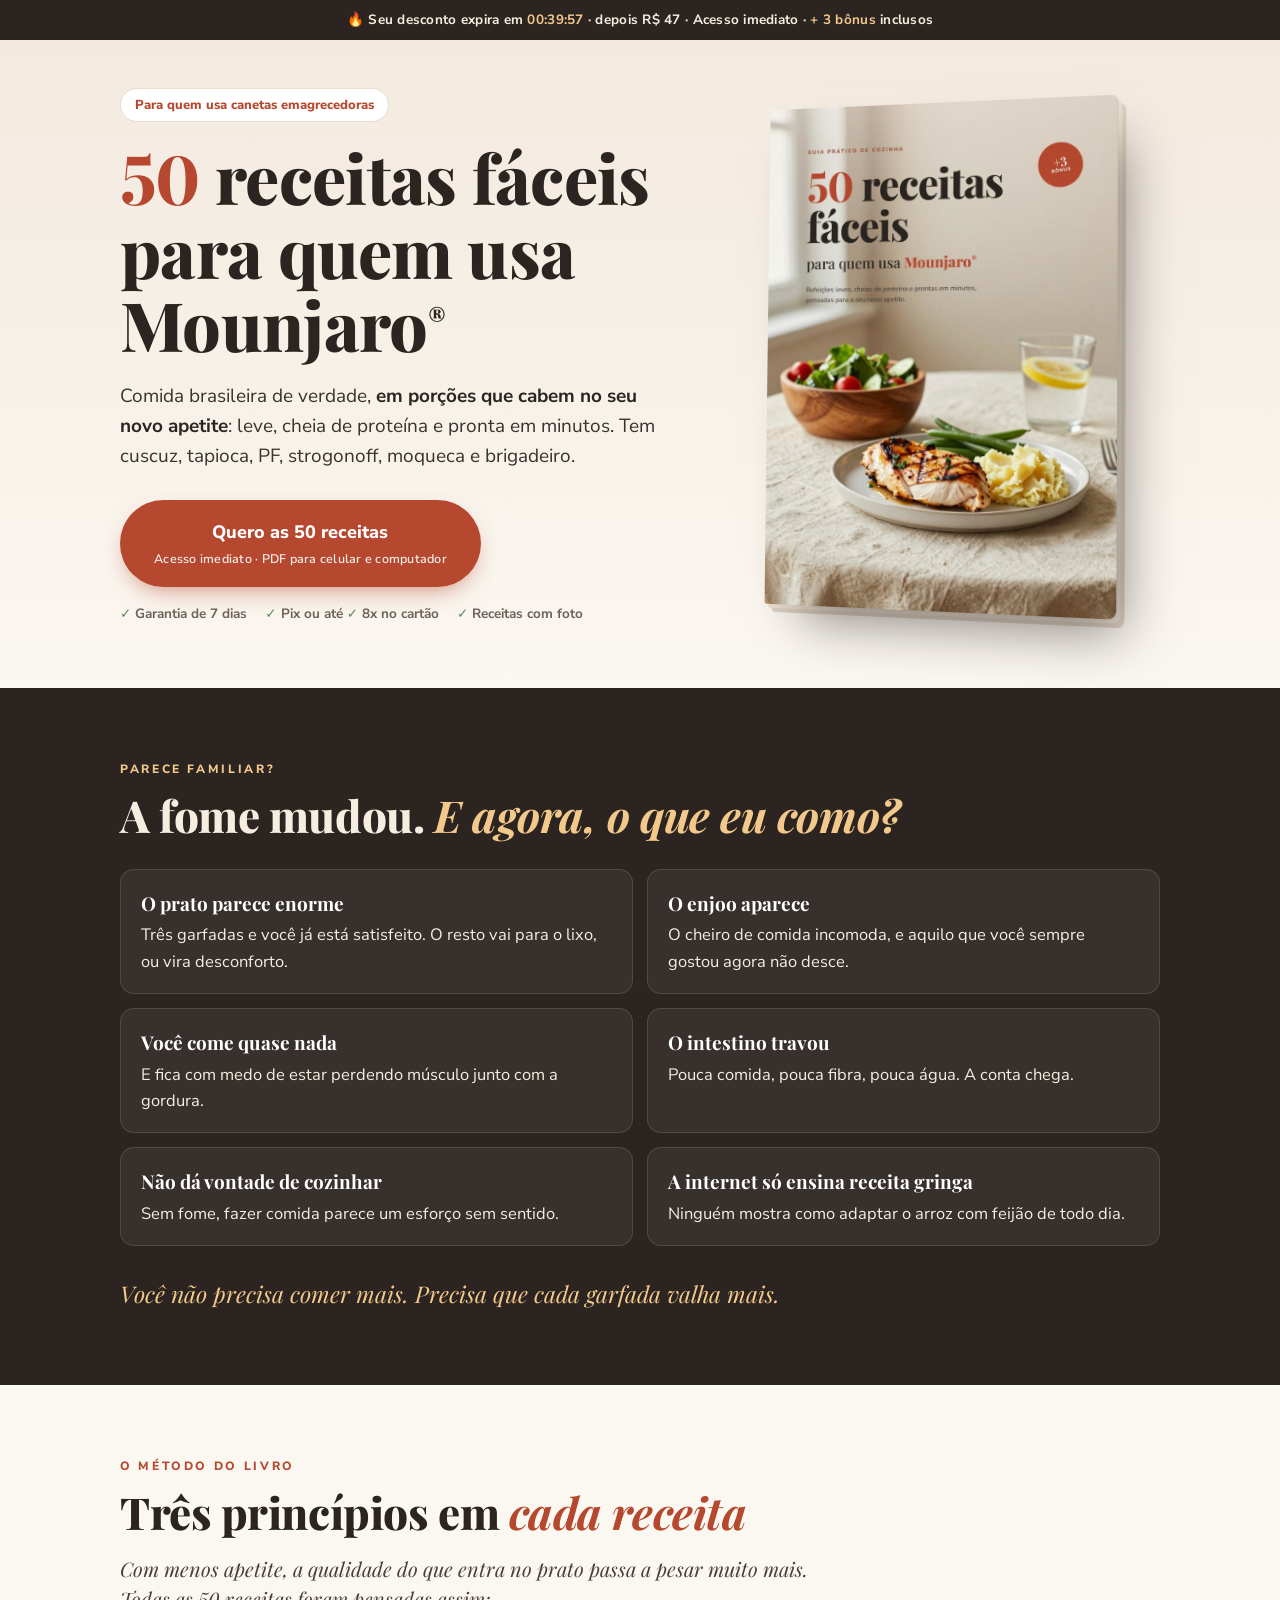
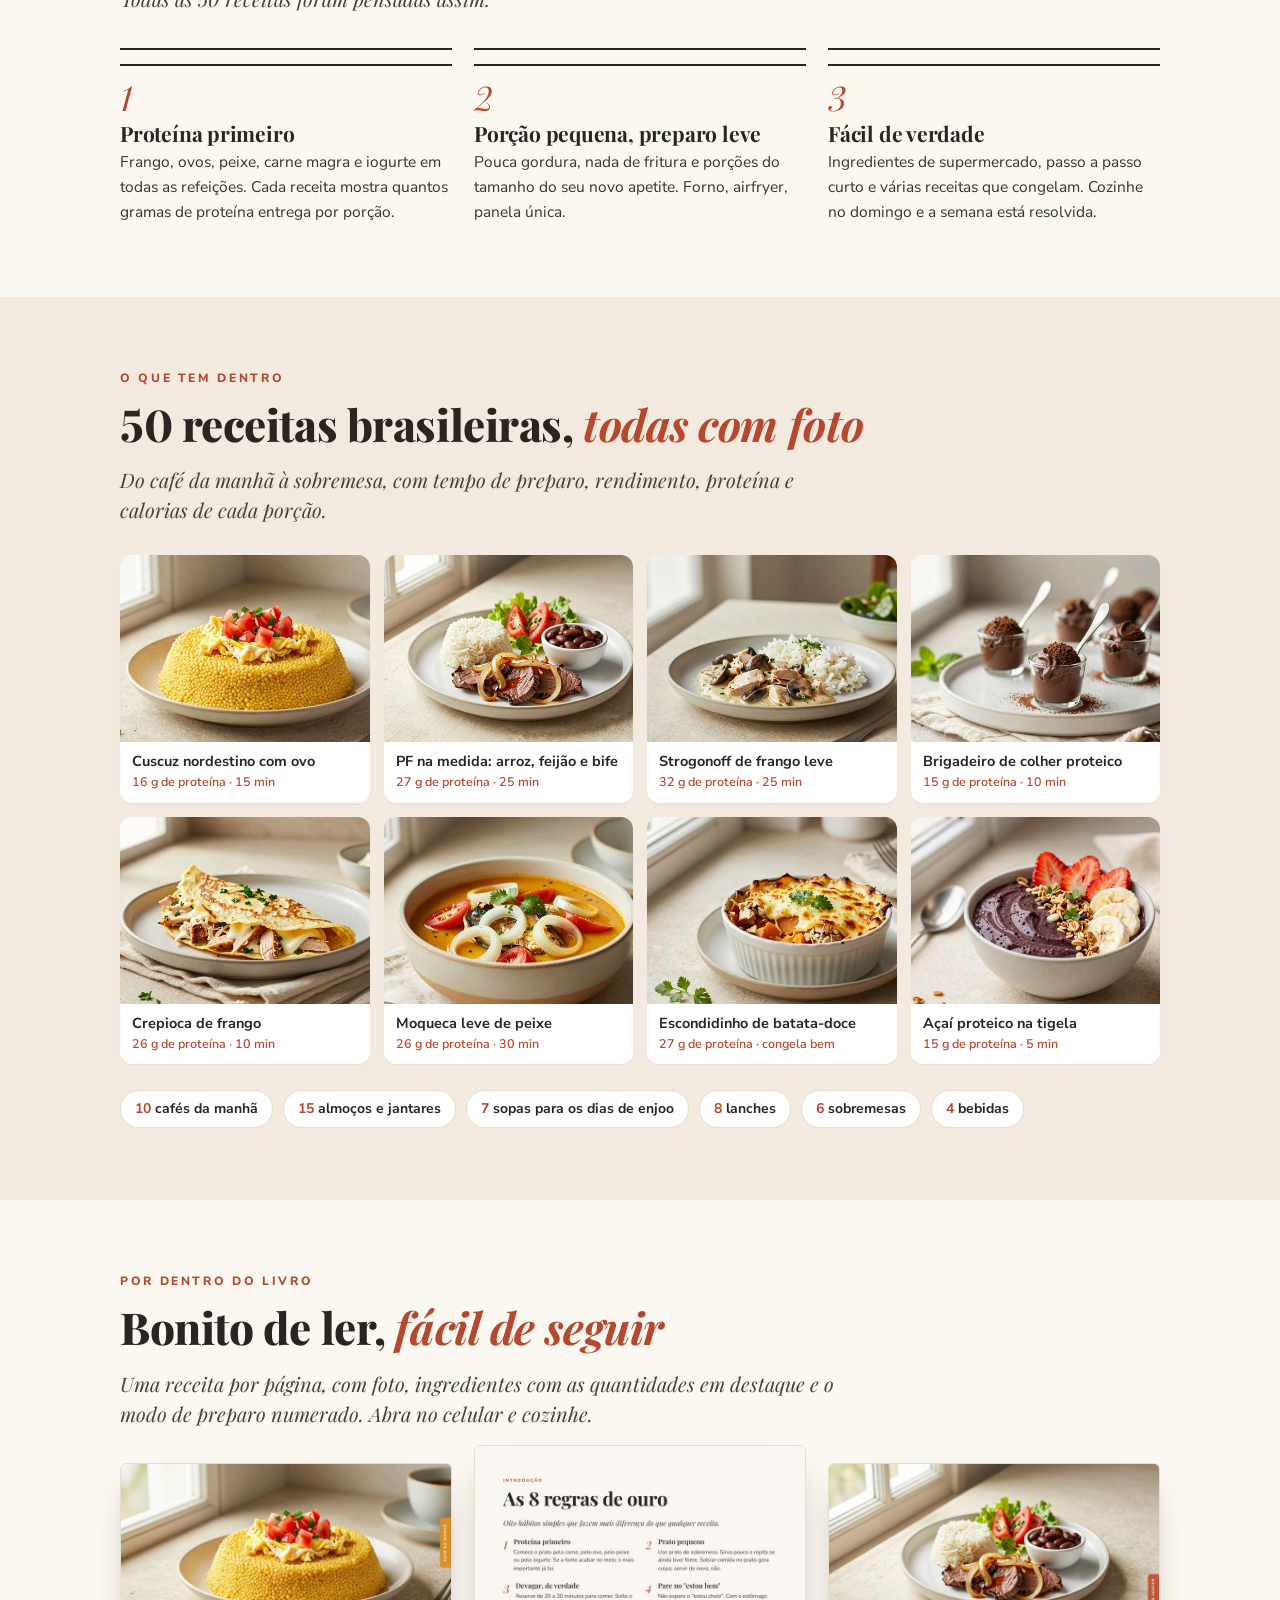
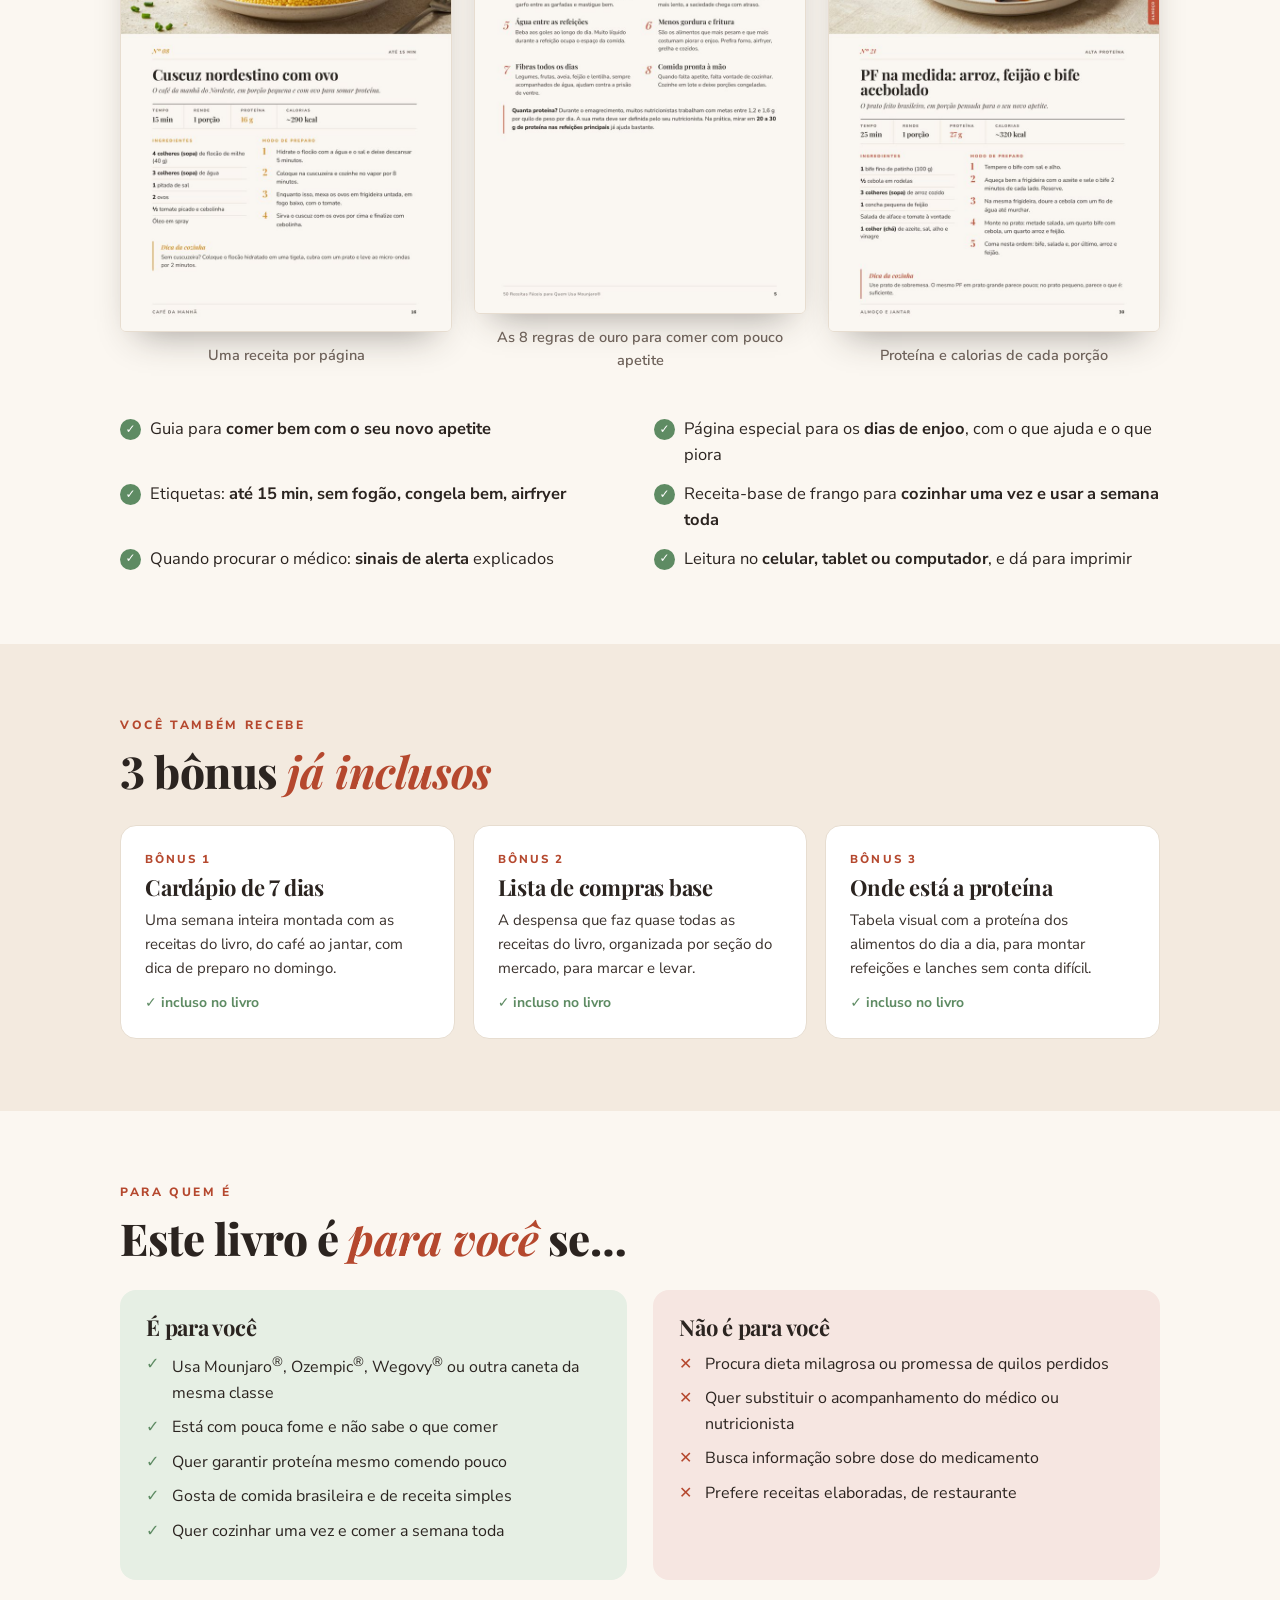
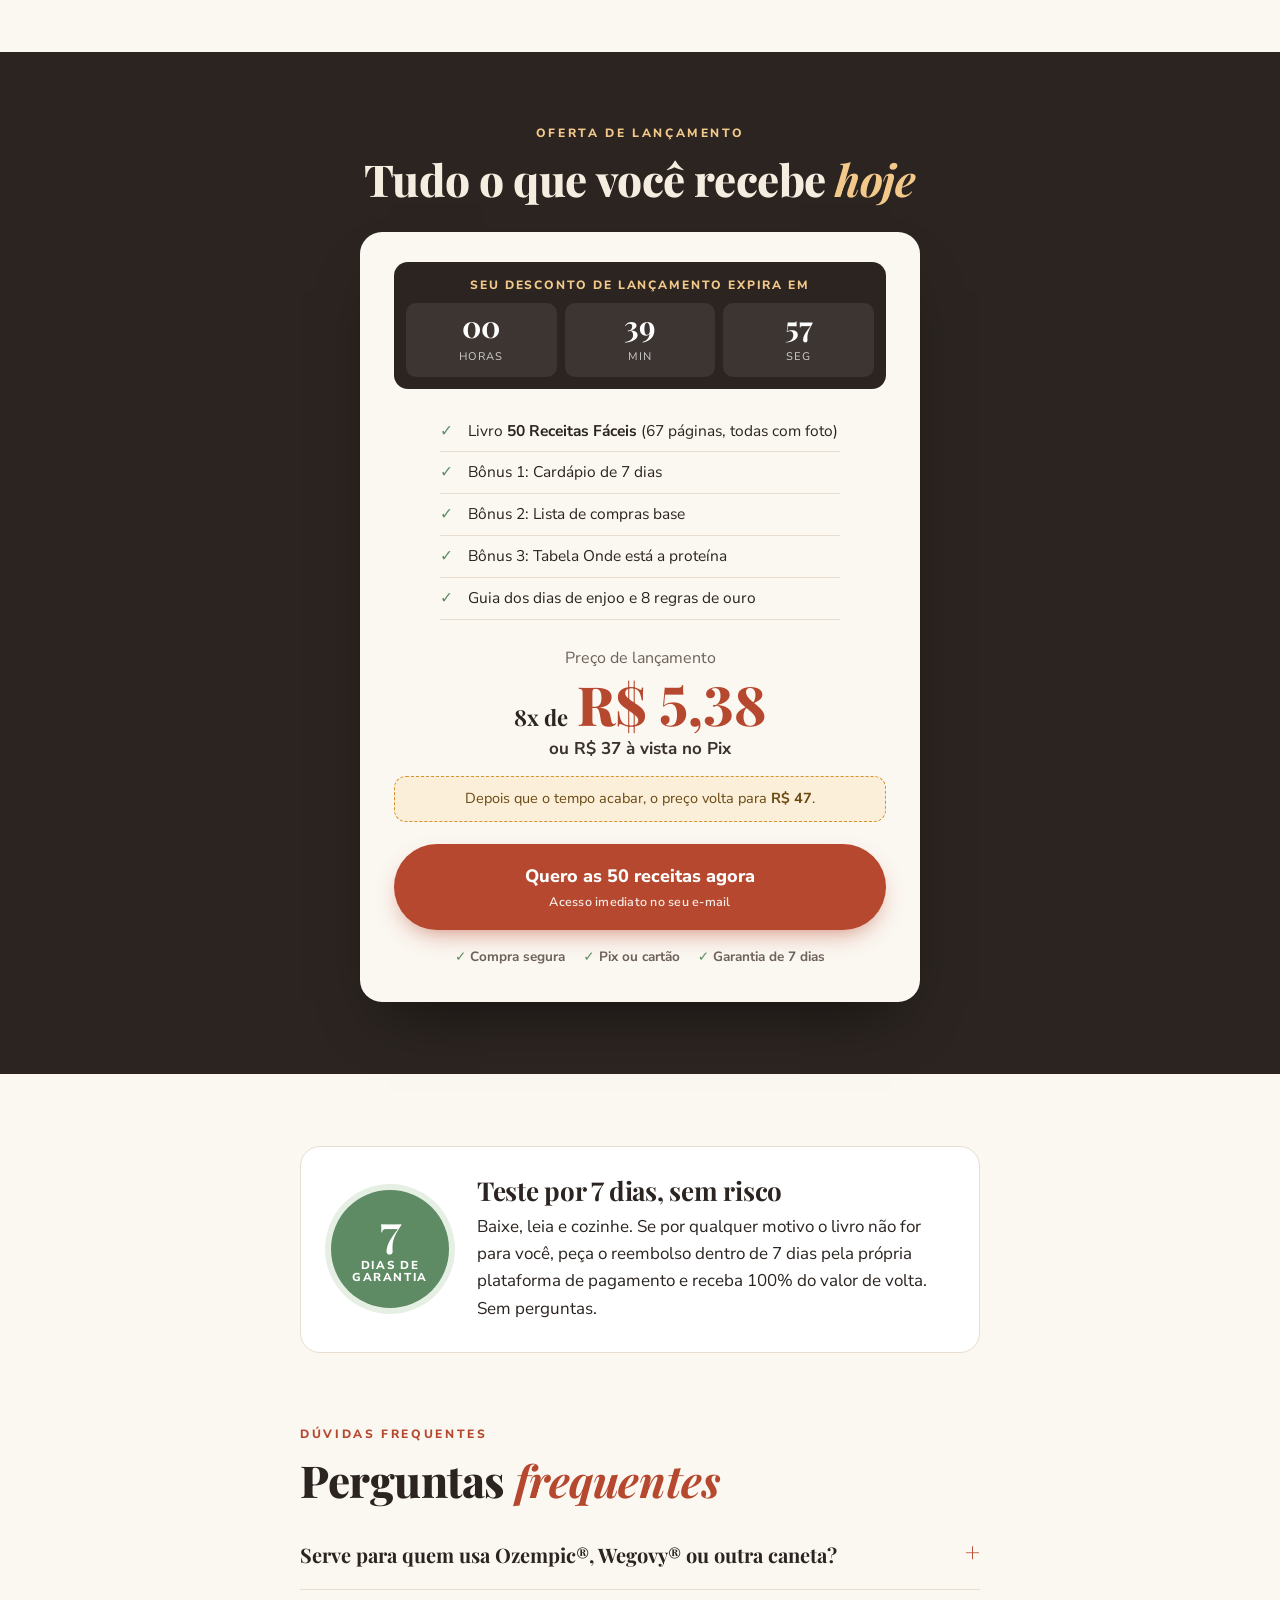
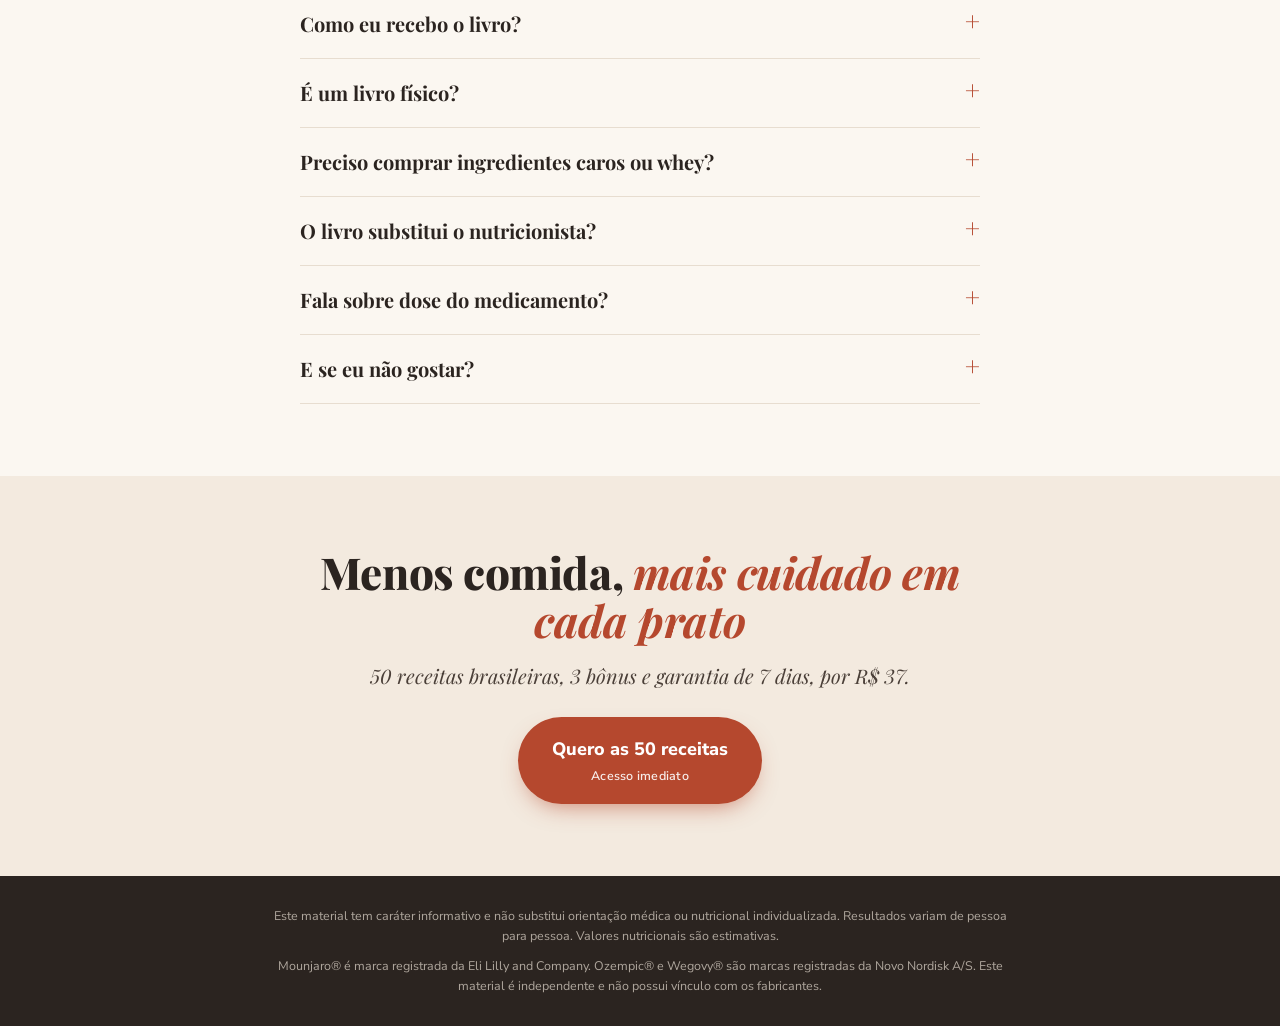
==== index.html @ d3c3130a "Título e Open Graph sem nome de medicamento (prévia de anúncios) Co-Authored-By: Claude Opus 5.5 <no" ====
<!doctype html>
<html lang="pt-BR">
<head>
<meta charset="utf-8">
<meta name="facebook-domain-verification" content="7r2wy6qenrt1vvg6anz4038bp9ae4f" />
<meta name="viewport" content="width=device-width, initial-scale=1">
<title>50 Receitas Fáceis · leves e cheias de proteína</title>
<meta property="og:type" content="website">
<meta property="og:url" content="https://receitasfaceis.github.io/">
<meta property="og:title" content="50 Receitas Fáceis: comida brasileira leve e cheia de proteína">
<meta property="og:description" content="Porções pequenas, proteína calculada em cada prato. Cardápio de 7 dias e lista de compras inclusos.">
<meta property="og:image" content="https://receitasfaceis.github.io/img/og-capa.jpg">
<meta name="description" content="50 receitas brasileiras, leves e cheias de proteína, pensadas para quem come pouco. Com cardápio de 7 dias, lista de compras e tabela de proteína.">
<link rel="preconnect" href="https://fonts.googleapis.com">
<link href="https://fonts.googleapis.com/css2?family=Playfair+Display:ital,wght@0,600;0,700;0,800;1,500;1,700&family=Nunito+Sans:opsz,wght@6..12,400;6..12,600;6..12,700;6..12,800&display=swap" rel="stylesheet">
<style>
/* ─────────────────────────────────────────────────────────────
   CONFIGURAÇÃO: troque o link do checkout e os preços aqui e nos
   textos marcados com data-preco (busque por "R$").
   ───────────────────────────────────────────────────────────── */
:root{
  --papel:#FBF7F1; --creme:#F3EADF; --tinta:#2B2420; --suave:#6E625A; --linha:#E7DDD0;
  --terra:#B5482E; --terra-esc:#8F3520; --verde:#5E8B63;
  --serif:'Playfair Display',Georgia,serif; --sans:'Nunito Sans',system-ui,sans-serif;
}
*{box-sizing:border-box;margin:0;padding:0}
html{scroll-behavior:smooth}
body{background:var(--papel);color:var(--tinta);font-family:var(--sans);font-size:17px;line-height:1.6;font-variant-numeric:lining-nums;-webkit-font-smoothing:antialiased}
img{max-width:100%;height:auto;display:block}
.wrap{max-width:1080px;margin:0 auto;padding:0 20px}
.estreito{max-width:720px}
section{padding:72px 0}
h1,h2,h3{font-family:var(--serif);line-height:1.08;letter-spacing:-.01em}
h2{font-size:clamp(30px,5vw,44px);font-weight:800;margin-bottom:18px}
h2 em{font-style:italic;color:var(--terra);font-weight:700}
.kicker{font-size:12px;font-weight:800;letter-spacing:.22em;text-transform:uppercase;color:var(--terra);margin-bottom:12px}
.lead{font-family:var(--serif);font-style:italic;font-size:20px;color:#4A3F38;line-height:1.5}
p+p{margin-top:14px}

/* botão */
.cta{display:inline-flex;flex-direction:column;align-items:center;gap:2px;background:var(--terra);color:#fff;text-decoration:none;
  font-weight:800;font-size:18px;padding:18px 34px;border-radius:999px;box-shadow:0 10px 24px -10px rgba(181,72,46,.7);
  transition:transform .15s,background .15s;text-align:center}
.cta small{font-weight:600;font-size:12.5px;opacity:.9;letter-spacing:.02em}
.cta:hover{background:var(--terra-esc);transform:translateY(-2px)}
.cta:focus-visible{outline:3px solid var(--tinta);outline-offset:3px}
.selos{display:flex;flex-wrap:wrap;gap:8px 18px;margin-top:16px;font-size:13.5px;color:var(--suave);font-weight:700}
.selos span::before{content:"✓ ";color:var(--verde)}

/* barra topo */
.topo{background:var(--tinta);color:#F6EDE1;text-align:center;font-size:13.5px;font-weight:700;padding:9px 16px;letter-spacing:.02em}
.topo b{color:#F3C98B}

/* hero */
.hero{padding:48px 0 64px;background:linear-gradient(180deg,var(--creme),var(--papel));overflow:hidden}
.hero-grid{display:grid;grid-template-columns:1.1fr .9fr;gap:48px;align-items:center}
.hero h1{font-size:clamp(40px,6.6vw,68px);font-weight:800}
.hero h1 em{font-style:normal;color:var(--terra)}
.hero .sub{font-size:19px;margin:20px 0 28px;color:#3B322D;max-width:34em}
.hero .sub b{color:var(--tinta)}
.livro{perspective:1400px;display:flex;justify-content:center}
.livro img{width:min(360px,80vw);border-radius:3px 8px 8px 3px;transform:rotateY(-14deg) rotateX(2deg);
  box-shadow:-2px 0 0 #d9cbb8 inset,22px 30px 50px -18px rgba(43,36,32,.55),4px 4px 0 #e9dfd1,8px 8px 0 #ddd1c1;transition:transform .5s}
.livro img:hover{transform:rotateY(-6deg)}
.pill{display:inline-block;background:#fff;border:1px solid var(--linha);border-radius:999px;padding:6px 14px;font-size:13px;font-weight:800;color:var(--terra);margin-bottom:18px}

/* dor */
.dor{background:var(--tinta);color:#F6EDE1}
.dor .kicker{color:#F3C98B}
.dor h2 em{color:#F3C98B}
.dores{display:grid;grid-template-columns:repeat(2,1fr);gap:14px;margin:30px 0}
.dores div{background:rgba(255,255,255,.06);border:1px solid rgba(255,255,255,.12);border-radius:14px;padding:18px 20px;font-size:16.5px}
.dores b{display:block;font-family:var(--serif);font-size:19px;color:#fff;margin-bottom:4px}
.dor .fecho{font-family:var(--serif);font-size:23px;font-style:italic;color:#F3C98B}

/* mecanismo */
.tres{display:grid;grid-template-columns:repeat(3,1fr);gap:22px;margin-top:34px}
.tres div{border-top:2px solid var(--tinta);padding-top:14px}
.tres .n{font-family:var(--serif);font-style:italic;font-size:34px;color:var(--terra);line-height:1}
.tres h3{font-size:21px;margin:8px 0 6px}
.tres p{font-size:15.5px;color:#3B322D}

/* receitas */
.receitas{background:var(--creme)}
.grade-rec{display:grid;grid-template-columns:repeat(4,1fr);gap:14px;margin-top:30px}
.grade-rec figure{background:#fff;border-radius:12px;overflow:hidden;box-shadow:0 1px 2px rgba(43,36,32,.06)}
.grade-rec img{aspect-ratio:4/3;object-fit:cover;width:100%}
.grade-rec figcaption{padding:10px 12px 12px;font-weight:700;font-size:14.5px;line-height:1.3}
.grade-rec figcaption span{display:block;font-weight:600;font-size:12.5px;color:var(--terra);margin-top:3px}
.caps{display:flex;flex-wrap:wrap;gap:10px;margin-top:26px}
.caps span{background:#fff;border:1px solid var(--linha);border-radius:999px;padding:7px 14px;font-size:14px;font-weight:700}
.caps b{color:var(--terra)}

/* por dentro */
.paginas{display:grid;grid-template-columns:repeat(3,1fr);gap:22px;margin-top:34px;align-items:start}
.paginas figure img{border-radius:6px;box-shadow:0 18px 36px -18px rgba(43,36,32,.45);border:1px solid var(--linha)}
.paginas figcaption{font-size:14.5px;color:var(--suave);margin-top:12px;text-align:center;font-weight:600}
.paginas figure:nth-child(2){transform:translateY(-18px)}

/* lista do que vem */
.inclui{display:grid;grid-template-columns:1fr 1fr;gap:12px 28px;margin-top:26px}
.inclui li{list-style:none;padding-left:30px;position:relative;font-size:16.5px}
.inclui li::before{content:"✓";position:absolute;left:0;top:0;width:21px;height:21px;border-radius:50%;background:var(--verde);color:#fff;
  font-size:12px;font-weight:800;display:flex;align-items:center;justify-content:center;margin-top:3px}

/* bônus */
.bonus{display:grid;grid-template-columns:repeat(3,1fr);gap:18px;margin-top:30px}
.bonus article{background:#fff;border:1px solid var(--linha);border-radius:16px;padding:24px}
.bonus .tag{font-size:11.5px;font-weight:800;letter-spacing:.18em;text-transform:uppercase;color:var(--terra)}
.bonus h3{font-size:22px;margin:8px 0}
.bonus p{font-size:15px;color:#3B322D}
.bonus .valor{margin-top:12px;font-size:14px;color:var(--suave)}
.bonus .valor s{margin-right:6px}
.bonus .valor b{color:var(--verde)}

/* para quem */
.quem{display:grid;grid-template-columns:1fr 1fr;gap:26px;margin-top:28px}
.quem > div{border-radius:16px;padding:26px}
.sim{background:#E6EFE4}.nao{background:#F6E6E1}
.quem h3{font-size:22px;margin-bottom:12px}
.quem li{list-style:none;padding-left:26px;position:relative;margin-bottom:9px;font-size:16px}
.sim li::before{content:"✓";position:absolute;left:0;color:var(--verde);font-weight:800}
.nao li::before{content:"✕";position:absolute;left:0;color:var(--terra);font-weight:800}

/* depoimentos (preencher com depoimentos reais) */
.depo{display:none}

/* oferta */
.oferta{background:var(--tinta);color:#F6EDE1}
.caixa{background:var(--papel);color:var(--tinta);border-radius:22px;padding:34px;max-width:560px;margin:30px auto 0;text-align:center;
  box-shadow:0 30px 60px -30px rgba(0,0,0,.6)}
.caixa .de{color:var(--suave);font-size:16px}
.caixa .por{font-family:var(--serif);font-weight:800;font-size:64px;line-height:1;color:var(--terra);margin:6px 0}
.caixa .por small{font-size:24px;vertical-align:top;margin-right:4px}
.caixa .parc{font-weight:700;color:#3B322D;margin-bottom:22px}
.caixa .lote{background:#FBEFD9;border:1px dashed #D9912B;border-radius:12px;padding:10px 14px;font-size:14.5px;margin:-8px 0 22px;color:#6B4A12}
.caixa .parc-grande{font-family:var(--serif);font-weight:800;font-size:54px;line-height:1;color:var(--terra);margin:6px 0 4px}
.caixa .parc-grande small{font-size:22px;font-weight:700;color:var(--tinta);margin-right:4px}
.contador{background:var(--tinta);color:#fff;border-radius:14px;padding:14px 12px 12px;margin:-4px 0 22px}
.ct-t{font-size:12px;font-weight:800;letter-spacing:.16em;text-transform:uppercase;color:#F3C98B;margin-bottom:8px}
.ct-n{display:grid;grid-template-columns:repeat(4,1fr);gap:8px}
.ct-n div{background:rgba(255,255,255,.08);border-radius:10px;padding:8px 0}
.ct-n b{display:block;font-family:var(--serif);font-size:30px;line-height:1;font-variant-numeric:tabular-nums}
.ct-n span{font-size:11px;letter-spacing:.1em;text-transform:uppercase;opacity:.75}
.caixa ul{text-align:left;margin:0 auto 26px;max-width:400px}
.caixa li{list-style:none;padding:8px 0 8px 28px;border-bottom:1px solid var(--linha);position:relative;font-size:15.5px}
.caixa li::before{content:"✓";position:absolute;left:0;color:var(--verde);font-weight:800}
.caixa li s{color:var(--suave);font-size:13px;margin-left:4px}
.caixa .cta{width:100%}
.caixa .selos{justify-content:center}

/* garantia */
.garantia{display:flex;gap:28px;align-items:center;background:#fff;border:1px solid var(--linha);border-radius:20px;padding:30px}
.selo-g{flex:none;width:118px;height:118px;border-radius:50%;background:var(--verde);color:#fff;display:flex;flex-direction:column;
  align-items:center;justify-content:center;font-weight:800;text-align:center;line-height:1.05;box-shadow:0 0 0 6px #E6EFE4}
.selo-g b{font-family:var(--serif);font-size:42px}
.selo-g span{font-size:11.5px;letter-spacing:.14em;text-transform:uppercase}

/* faq */
.faq details{border-bottom:1px solid var(--linha);padding:18px 0}
.faq summary{cursor:pointer;font-family:var(--serif);font-size:20px;font-weight:700;list-style:none;display:flex;justify-content:space-between;gap:16px}
.faq summary::after{content:"+";color:var(--terra);font-size:26px;line-height:1;transition:transform .2s}
.faq details[open] summary::after{transform:rotate(45deg)}
.faq details p{margin-top:10px;color:#3B322D;font-size:16px}

/* final */
.final{text-align:center;background:var(--creme)}
.rodape{background:var(--tinta);color:rgba(246,237,225,.65);font-size:12.5px;padding:30px 0;text-align:center;line-height:1.6}
.rodape p{max-width:760px;margin:0 auto}

/* cta fixo mobile */
.fixo{display:none}

@media (max-width:820px){
  body{font-size:16px}
  section{padding:56px 0}
  .hero{padding:28px 0 48px}
  .hero-grid{grid-template-columns:1fr;gap:28px}
  .hero-grid .livro{order:-1}
  .livro img{width:min(250px,64vw)}
  .hero .sub{font-size:17px}
  .dores,.tres,.inclui,.quem,.bonus{grid-template-columns:1fr}
  .grade-rec{grid-template-columns:1fr 1fr;gap:10px}
  .paginas{grid-template-columns:1fr 1fr}
  .paginas figure:nth-child(2){transform:none}
  .paginas figure:nth-child(3){display:none}
  .cta{width:100%;padding:17px 20px}
  .garantia{flex-direction:column;text-align:center}
  .caixa{padding:26px 20px}
  .caixa .por{font-size:54px}
  .fixo{display:block;position:fixed;left:0;right:0;bottom:0;padding:10px 14px calc(10px + env(safe-area-inset-bottom));
    background:rgba(251,247,241,.96);backdrop-filter:blur(6px);border-top:1px solid var(--linha);z-index:10;
    transform:translateY(110%);transition:transform .25s}
  .fixo.on{transform:none}
  .fixo .cta{font-size:16px;padding:13px}
  .rodape{padding-bottom:96px}
}
</style>
<!-- Meta Pixel (sem coleta automática de metadados da página) -->
<script>
!function(f,b,e,v,n,t,s){if(f.fbq)return;n=f.fbq=function(){n.callMethod?n.callMethod.apply(n,arguments):n.queue.push(arguments)};if(!f._fbq)f._fbq=n;n.push=n;n.loaded=!0;n.version='2.0';n.queue=[];t=b.createElement(e);t.async=!0;t.src=v;s=b.getElementsByTagName(e)[0];s.parentNode.insertBefore(t,s)}(window,document,'script','https://connect.facebook.net/en_US/fbevents.js');
fbq('set','autoConfig',false,'2507705416387792');
fbq('init','2507705416387792');
fbq('track','PageView');
</script>
<noscript><img height="1" width="1" style="display:none" src="https://www.facebook.com/tr?id=2507705416387792&ev=PageView&noscript=1"/></noscript>
</head>
<body>

<div class="topo"><span id="topo-lote" hidden>🔥 Preço de lançamento acaba em <b class="ct-curto">--</b> · depois <b class="p-depois"></b> · </span>Acesso imediato · <b>+ 3 bônus</b> inclusos</div>

<!-- ───────────── HERO ───────────── -->
<header class="hero">
  <div class="wrap hero-grid">
    <div>
      <span class="pill">Para quem usa canetas emagrecedoras</span>
      <h1><em>50</em> receitas fáceis para quem usa Mounjaro<sup style="font-size:.4em">®</sup></h1>
      <p class="sub">Comida brasileira de verdade, <b>em porções que cabem no seu novo apetite</b>: leve, cheia de proteína e pronta em minutos. Tem cuscuz, tapioca, PF, strogonoff, moqueca e brigadeiro.</p>
      <a class="cta" href="#oferta">Quero as 50 receitas<small>Acesso imediato · PDF para celular e computador</small></a>
      <div class="selos"><span>Garantia de 7 dias</span><span>Pix ou até <span class="n-parc">8</span>x no cartão</span><span>Receitas com foto</span></div>
    </div>
    <div class="livro"><img src="img/capa.jpg" alt="Capa do livro 50 Receitas Fáceis para Quem Usa Mounjaro" width="900" height="1273"></div>
  </div>
</header>

<!-- ───────────── DOR ───────────── -->
<section class="dor">
  <div class="wrap">
    <div class="kicker">Parece familiar?</div>
    <h2>A fome mudou. <em>E agora, o que eu como?</em></h2>
    <div class="dores">
      <div><b>O prato parece enorme</b>Três garfadas e você já está satisfeito. O resto vai para o lixo, ou vira desconforto.</div>
      <div><b>O enjoo aparece</b>O cheiro de comida incomoda, e aquilo que você sempre gostou agora não desce.</div>
      <div><b>Você come quase nada</b>E fica com medo de estar perdendo músculo junto com a gordura.</div>
      <div><b>O intestino travou</b>Pouca comida, pouca fibra, pouca água. A conta chega.</div>
      <div><b>Não dá vontade de cozinhar</b>Sem fome, fazer comida parece um esforço sem sentido.</div>
      <div><b>A internet só ensina receita gringa</b>Ninguém mostra como adaptar o arroz com feijão de todo dia.</div>
    </div>
    <p class="fecho">Você não precisa comer mais. Precisa que cada garfada valha mais.</p>
  </div>
</section>

<!-- ───────────── MECANISMO ───────────── -->
<section>
  <div class="wrap">
    <div class="kicker">O método do livro</div>
    <h2>Três princípios em <em>cada receita</em></h2>
    <p class="lead estreito">Com menos apetite, a qualidade do que entra no prato passa a pesar muito mais. Todas as 50 receitas foram pensadas assim:</p>
    <div class="tres">
      <div><div class="n">1</div><h3>Proteína primeiro</h3><p>Frango, ovos, peixe, carne magra e iogurte em todas as refeições. Cada receita mostra quantos gramas de proteína entrega por porção.</p></div>
      <div><div class="n">2</div><h3>Porção pequena, preparo leve</h3><p>Pouca gordura, nada de fritura e porções do tamanho do seu novo apetite. Forno, airfryer, panela única.</p></div>
      <div><div class="n">3</div><h3>Fácil de verdade</h3><p>Ingredientes de supermercado, passo a passo curto e várias receitas que congelam. Cozinhe no domingo e a semana está resolvida.</p></div>
    </div>
  </div>
</section>

<!-- ───────────── RECEITAS ───────────── -->
<section class="receitas">
  <div class="wrap">
    <div class="kicker">O que tem dentro</div>
    <h2>50 receitas brasileiras, <em>todas com foto</em></h2>
    <p class="lead estreito">Do café da manhã à sobremesa, com tempo de preparo, rendimento, proteína e calorias de cada porção.</p>
    <div class="grade-rec">
      <figure><img src="img/r08.jpg" alt="Cuscuz nordestino com ovo" loading="lazy"><figcaption>Cuscuz nordestino com ovo<span>16 g de proteína · 15 min</span></figcaption></figure>
      <figure><img src="img/r21.jpg" alt="PF com arroz, feijão e bife acebolado" loading="lazy"><figcaption>PF na medida: arroz, feijão e bife<span>27 g de proteína · 25 min</span></figcaption></figure>
      <figure><img src="img/r16.jpg" alt="Strogonoff de frango leve" loading="lazy"><figcaption>Strogonoff de frango leve<span>32 g de proteína · 25 min</span></figcaption></figure>
      <figure><img src="img/r42.jpg" alt="Brigadeiro de colher proteico" loading="lazy"><figcaption>Brigadeiro de colher proteico<span>15 g de proteína · 10 min</span></figcaption></figure>
      <figure><img src="img/r04.jpg" alt="Crepioca de frango" loading="lazy"><figcaption>Crepioca de frango<span>26 g de proteína · 10 min</span></figcaption></figure>
      <figure><img src="img/r22.jpg" alt="Moqueca leve de peixe" loading="lazy"><figcaption>Moqueca leve de peixe<span>26 g de proteína · 30 min</span></figcaption></figure>
      <figure><img src="img/r12.jpg" alt="Escondidinho de batata-doce com frango" loading="lazy"><figcaption>Escondidinho de batata-doce<span>27 g de proteína · congela bem</span></figcaption></figure>
      <figure><img src="img/r46.jpg" alt="Açaí proteico na tigela" loading="lazy"><figcaption>Açaí proteico na tigela<span>15 g de proteína · 5 min</span></figcaption></figure>
    </div>
    <div class="caps">
      <span><b>10</b> cafés da manhã</span><span><b>15</b> almoços e jantares</span><span><b>7</b> sopas para os dias de enjoo</span>
      <span><b>8</b> lanches</span><span><b>6</b> sobremesas</span><span><b>4</b> bebidas</span>
    </div>
  </div>
</section>

<!-- ───────────── POR DENTRO ───────────── -->
<section>
  <div class="wrap">
    <div class="kicker">Por dentro do livro</div>
    <h2>Bonito de ler, <em>fácil de seguir</em></h2>
    <p class="lead estreito">Uma receita por página, com foto, ingredientes com as quantidades em destaque e o modo de preparo numerado. Abra no celular e cozinhe.</p>
    <div class="paginas">
      <figure><img src="img/pag-cuscuz.jpg" alt="Página da receita de cuscuz nordestino" loading="lazy"><figcaption>Uma receita por página</figcaption></figure>
      <figure><img src="img/pag-regras.jpg" alt="Página com as 8 regras de ouro" loading="lazy"><figcaption>As 8 regras de ouro para comer com pouco apetite</figcaption></figure>
      <figure><img src="img/pag-pf.jpg" alt="Página do PF na medida" loading="lazy"><figcaption>Proteína e calorias de cada porção</figcaption></figure>
    </div>
    <ul class="inclui">
      <li>Guia para <b>comer bem com o seu novo apetite</b></li>
      <li>Página especial para os <b>dias de enjoo</b>, com o que ajuda e o que piora</li>
      <li>Etiquetas: <b>até 15 min, sem fogão, congela bem, airfryer</b></li>
      <li>Receita-base de frango para <b>cozinhar uma vez e usar a semana toda</b></li>
      <li>Quando procurar o médico: <b>sinais de alerta</b> explicados</li>
      <li>Leitura no <b>celular, tablet ou computador</b>, e dá para imprimir</li>
    </ul>
  </div>
</section>

<!-- ───────────── BÔNUS ───────────── -->
<section class="receitas">
  <div class="wrap">
    <div class="kicker">Você também recebe</div>
    <h2>3 bônus <em>já inclusos</em></h2>
    <div class="bonus">
      <article><div class="tag">Bônus 1</div><h3>Cardápio de 7 dias</h3><p>Uma semana inteira montada com as receitas do livro, do café ao jantar, com dica de preparo no domingo.</p><div class="valor"><b>✓ incluso no livro</b></div></article>
      <article><div class="tag">Bônus 2</div><h3>Lista de compras base</h3><p>A despensa que faz quase todas as receitas do livro, organizada por seção do mercado, para marcar e levar.</p><div class="valor"><b>✓ incluso no livro</b></div></article>
      <article><div class="tag">Bônus 3</div><h3>Onde está a proteína</h3><p>Tabela visual com a proteína dos alimentos do dia a dia, para montar refeições e lanches sem conta difícil.</p><div class="valor"><b>✓ incluso no livro</b></div></article>
    </div>
  </div>
</section>

<!-- ───────────── PARA QUEM ───────────── -->
<section>
  <div class="wrap">
    <div class="kicker">Para quem é</div>
    <h2>Este livro é <em>para você</em> se…</h2>
    <div class="quem">
      <div class="sim"><h3>É para você</h3><ul>
        <li>Usa Mounjaro<sup>®</sup>, Ozempic<sup>®</sup>, Wegovy<sup>®</sup> ou outra caneta da mesma classe</li>
        <li>Está com pouca fome e não sabe o que comer</li>
        <li>Quer garantir proteína mesmo comendo pouco</li>
        <li>Gosta de comida brasileira e de receita simples</li>
        <li>Quer cozinhar uma vez e comer a semana toda</li>
      </ul></div>
      <div class="nao"><h3>Não é para você</h3><ul>
        <li>Procura dieta milagrosa ou promessa de quilos perdidos</li>
        <li>Quer substituir o acompanhamento do médico ou nutricionista</li>
        <li>Busca informação sobre dose do medicamento</li>
        <li>Prefere receitas elaboradas, de restaurante</li>
      </ul></div>
    </div>
  </div>
</section>

<!-- ───────────── DEPOIMENTOS: use apenas depoimentos reais, com autorização. Remova o display:none em .depo ───────────── -->
<section class="depo">
  <div class="wrap"><div class="kicker">Quem já está usando</div><h2>O que dizem os leitores</h2></div>
</section>

<!-- ───────────── OFERTA ───────────── -->
<section class="oferta" id="oferta">
  <div class="wrap">
    <div class="kicker" style="text-align:center;color:#F3C98B" id="kicker-oferta">Oferta de lançamento</div>
    <h2 style="text-align:center">Tudo o que você recebe <em style="color:#F3C98B">hoje</em></h2>
    <div class="caixa">
      <div class="contador" id="contador" hidden>
        <div class="ct-t">O preço de lançamento acaba em</div>
        <div class="ct-n"><div><b data-u="d">0</b><span>dias</span></div><div><b data-u="h">00</b><span>horas</span></div><div><b data-u="m">00</b><span>min</span></div><div><b data-u="s">00</b><span>seg</span></div></div>
      </div>
      <ul>
        <li>Livro <b>50 Receitas Fáceis</b> (67 páginas, todas com foto)</li>
        <li>Bônus 1: Cardápio de 7 dias</li>
        <li>Bônus 2: Lista de compras base</li>
        <li>Bônus 3: Tabela Onde está a proteína</li>
        <li>Guia dos dias de enjoo e 8 regras de ouro</li>
      </ul>
      <div class="de" id="rotulo-preco">Preço de lançamento</div>
      <div class="por" id="preco-principal"><small>R$</small><span class="p-num">37</span></div>
      <div class="parc" id="preco-secundario">à vista no Pix · ou em até <span class="n-parc">8</span>x no cartão</div>
      <div class="lote" id="caixa-lote" hidden>Este preço vale até <b class="fim-data"></b>. Depois, passa para <b class="p-depois"></b>.</div>
      <!-- o link do checkout é definido em CONFIG, no script do fim da página -->
      <a class="cta" id="link-checkout" href="#">Quero as 50 receitas agora<small>Acesso imediato no seu e-mail</small></a>
      <div class="selos"><span>Compra segura</span><span>Pix ou cartão</span><span>Garantia de 7 dias</span></div>
    </div>
  </div>
</section>

<!-- ───────────── GARANTIA ───────────── -->
<section>
  <div class="wrap estreito">
    <div class="garantia">
      <div class="selo-g"><b>7</b><span>dias de<br>garantia</span></div>
      <div>
        <h3 style="font-size:26px;margin-bottom:8px">Teste por 7 dias, sem risco</h3>
        <p>Baixe, leia e cozinhe. Se por qualquer motivo o livro não for para você, peça o reembolso dentro de 7 dias pela própria plataforma de pagamento e receba 100% do valor de volta. Sem perguntas.</p>
      </div>
    </div>
  </div>
</section>

<!-- ───────────── FAQ ───────────── -->
<section class="faq" style="padding-top:0">
  <div class="wrap estreito">
    <div class="kicker">Dúvidas frequentes</div>
    <h2>Perguntas <em>frequentes</em></h2>
    <details><summary>Serve para quem usa Ozempic®, Wegovy® ou outra caneta?</summary><p>Sim. As receitas foram pensadas para quem está com o apetite reduzido pelos medicamentos da classe dos agonistas de GLP-1, como Mounjaro®, Ozempic® e Wegovy®. Elas também servem para qualquer pessoa que queira comer menos com mais proteína.</p></details>
    <details><summary>Como eu recebo o livro?</summary><p>Logo após a confirmação do pagamento, você recebe no seu e-mail o acesso para baixar o PDF. No Pix, a liberação costuma ser em poucos minutos.</p></details>
    <details><summary>É um livro físico?</summary><p>Não. É um livro digital em PDF, para ler no celular, no tablet ou no computador. Se preferir, você pode imprimir.</p></details>
    <details><summary>Preciso comprar ingredientes caros ou whey?</summary><p>Não. As receitas usam ingredientes de supermercado comum. Algumas poucas usam whey protein, mas a grande maioria não precisa dele.</p></details>
    <details><summary>O livro substitui o nutricionista?</summary><p>Não. O livro é um guia prático de receitas e hábitos, e não substitui o acompanhamento do seu médico e do seu nutricionista. Ele é ótimo para levar para a consulta e ajustar com o profissional.</p></details>
    <details><summary>Fala sobre dose do medicamento?</summary><p>Não. Dose e ajustes do tratamento são sempre definidos pelo seu médico. O livro trata só da alimentação.</p></details>
    <details><summary>E se eu não gostar?</summary><p>Você tem 7 dias de garantia. Peça o reembolso pela plataforma de pagamento e recebe 100% do valor.</p></details>
  </div>
</section>

<!-- ───────────── FINAL ───────────── -->
<section class="final">
  <div class="wrap estreito">
    <h2>Menos comida, <em>mais cuidado em cada prato</em></h2>
    <p class="lead" style="margin-bottom:26px">50 receitas brasileiras, 3 bônus e garantia de 7 dias, por <span class="p-avista">R$ 37</span>.</p>
    <a class="cta" href="#oferta">Quero as 50 receitas<small>Acesso imediato</small></a>
  </div>
</section>

<footer class="rodape">
  <div class="wrap">
    <p>Este material tem caráter informativo e não substitui orientação médica ou nutricional individualizada. Resultados variam de pessoa para pessoa. Valores nutricionais são estimativas.</p>
    <p style="margin-top:10px">Mounjaro® é marca registrada da Eli Lilly and Company. Ozempic® e Wegovy® são marcas registradas da Novo Nordisk A/S. Este material é independente e não possui vínculo com os fabricantes.</p>
  </div>
</footer>

<div class="fixo" id="fixo"><a class="cta" href="#oferta">Quero as 50 receitas · <span class="p-curto">R$ 37</span></a></div>

<script>
/* ════════════════════ CONFIGURAÇÃO DE PREÇO ════════════════════
   PRECO_AVISTA  preço atual (igual ao do checkout)
   PARCELA_12X   valor EXATO da parcela em 12x mostrado no seu checkout
                 (com os juros da plataforma). Ex.: "3,72". Deixe "" para
                 mostrar só "em até 12x".
   FIM_LOTE      data/hora em que o preço de lançamento acaba. Deixe "" para
                 não mostrar urgência. Só use se for subir o preço de verdade.
   PRECO_DEPOIS  preço após o lançamento (lembre de mudar no checkout também)
   PARCELA_DEPOIS parcela em 12x do preço novo, se souber.
   MODO          "visita": cada visitante tem MINUTOS_VISITA de preço promocional;
                  depois disso o preço SOBE de verdade para ele (página e checkout).
                  "lote": um prazo único para todos, em FIM_LOTE.
                  "": sem contador.
   CHECKOUT_PROMO   link do checkout com o preço promocional (R$ 37)
   CHECKOUT_NORMAL  link do checkout com o preço cheio (R$ 47) */
var CONFIG = {
  MODO: "visita",
  MINUTOS_VISITA: 40,
  FIM_LOTE: "2026-10-05T23:59:00-03:00",
  PRECO_AVISTA: 37,
  PARCELAS: 8,             // máximo de parcelas que a Kiwify libera para R$ 37
  PARCELA_12X: "5,38",     // valor exato da parcela no checkout (8x de R$ 5,38)
  PRECO_DEPOIS: 47,
  PARCELAS_DEPOIS: 11,     // R$ 47 parcela em até 11x
  PARCELA_DEPOIS: "5,22",
  CHECKOUT_PROMO: "https://pay.kiwify.com.br/OX1HIam",
  CHECKOUT_NORMAL: "https://pay.kiwify.com.br/06m8Y7B"
};
(function () {
  var brl = function (v) { return "R$ " + String(v).replace(".", ","); };
  var fim = null;
  if (CONFIG.MODO === "lote" && CONFIG.FIM_LOTE) fim = new Date(CONFIG.FIM_LOTE);
  if (CONFIG.MODO === "visita") {
    // o início fica salvo no navegador: recarregar a página NÃO reinicia o prazo
    var inicio = null;
    try { inicio = parseInt(localStorage.getItem("oferta_inicio"), 10) || null; } catch (e) {}
    if (!inicio) { inicio = Date.now(); try { localStorage.setItem("oferta_inicio", inicio); } catch (e) {} }
    fim = new Date(inicio + CONFIG.MINUTOS_VISITA * 60000);
  }
  var lote = fim && new Date() < fim;
  var encerrado = fim && !lote;
  var preco = encerrado ? CONFIG.PRECO_DEPOIS : CONFIG.PRECO_AVISTA;
  var parcela = encerrado ? CONFIG.PARCELA_DEPOIS : CONFIG.PARCELA_12X;
  var nParc = encerrado ? CONFIG.PARCELAS_DEPOIS : CONFIG.PARCELAS;
  var q = function (sel) { return document.querySelectorAll(sel); };
  q(".n-parc").forEach(function (el) { el.textContent = nParc; });
  q(".p-avista, .p-curto").forEach(function (el) { el.textContent = brl(preco); });
  q(".p-depois").forEach(function (el) { el.textContent = brl(CONFIG.PRECO_DEPOIS); });
  document.getElementById("link-checkout").href = encerrado ? CONFIG.CHECKOUT_NORMAL : CONFIG.CHECKOUT_PROMO;
  if (CONFIG.MODO === "visita") {
    q(".ct-t").forEach(function (el) { el.textContent = "Seu desconto de lançamento expira em"; });
    document.getElementById("caixa-lote").innerHTML = "Depois que o tempo acabar, o preço volta para <b>" + brl(CONFIG.PRECO_DEPOIS) + "</b>.";
    var tl = document.getElementById("topo-lote");
    tl.innerHTML = "🔥 Seu desconto expira em <b class=\"ct-curto\">--</b> · depois " + brl(CONFIG.PRECO_DEPOIS) + " · ";
  }
  if (fim && CONFIG.MODO === "lote") {
    var d = fim.toLocaleDateString("pt-BR", { weekday: "long", day: "2-digit", month: "2-digit" });
    q(".fim-data").forEach(function (el) { el.textContent = d; });
  }
  document.getElementById("topo-lote").hidden = !lote;
  document.getElementById("caixa-lote").hidden = !lote;
  if (!lote) {
    document.getElementById("rotulo-preco").textContent = "Por apenas";
    document.getElementById("kicker-oferta").textContent = "Oferta especial";
  }
  if (lote) {
    var box = document.getElementById("contador"), curto = q(".ct-curto");
    box.hidden = false;
    var pad = function (n) { return (n < 10 ? "0" : "") + n; };
    var tick = function () {
      var ms = fim - new Date();
      if (ms <= 0) { location.reload(); return; }   // acabou: recarrega já com o preço e o checkout novos        // acabou: recarrega já com o preço novo
      var s = Math.floor(ms / 1000), d = Math.floor(s / 86400), h = Math.floor(s % 86400 / 3600),
          m = Math.floor(s % 3600 / 60), ss = s % 60;
      box.querySelector('[data-u="d"]').textContent = d;
      box.querySelector('[data-u="d"]').parentNode.hidden = !d;
      box.querySelector('.ct-n').style.gridTemplateColumns = d ? "repeat(4,1fr)" : "repeat(3,1fr)";
      box.querySelector('[data-u="h"]').textContent = pad(h);
      box.querySelector('[data-u="m"]').textContent = pad(m);
      box.querySelector('[data-u="s"]').textContent = pad(ss);
      curto.forEach(function (el) { el.textContent = (d ? d + "d " : "") + pad(h) + ":" + pad(m) + ":" + pad(ss); });
    };
    tick(); setInterval(tick, 1000);
  }
  var principal = document.getElementById("preco-principal"), sec = document.getElementById("preco-secundario");
  if (parcela) {
    // parcela em destaque, à vista embaixo
    principal.className = "parc-grande";
    principal.innerHTML = "<small>" + nParc + "x de </small>R$ " + parcela;
    sec.textContent = "ou " + brl(preco) + " à vista no Pix";
    q(".p-curto").forEach(function (el) { el.textContent = nParc + "x de R$ " + parcela; });
  } else {
    principal.querySelector(".p-num").textContent = preco;
  }
})();

// barra de compra fixa no celular: aparece depois do hero e some sobre a oferta
(function () {
  var fixo = document.getElementById('fixo'), hero = document.querySelector('.hero'), oferta = document.getElementById('oferta');
  if (!('IntersectionObserver' in window)) return;
  var heroVisivel = true, ofertaVisivel = false;
  function atualiza() { fixo.classList.toggle('on', !heroVisivel && !ofertaVisivel); }
  new IntersectionObserver(function (e) { heroVisivel = e[0].isIntersecting; atualiza(); }).observe(hero);
  new IntersectionObserver(function (e) { ofertaVisivel = e[0].isIntersecting; atualiza(); }).observe(oferta);
})();
</script>
<script>
document.getElementById("link-checkout").addEventListener("click",function(){
  if(window.fbq) fbq("track","InitiateCheckout",{value:parseFloat(this.href.indexOf("06m8Y7B")>-1?47:37),currency:"BRL"});
});
</script>
</body>
</html>
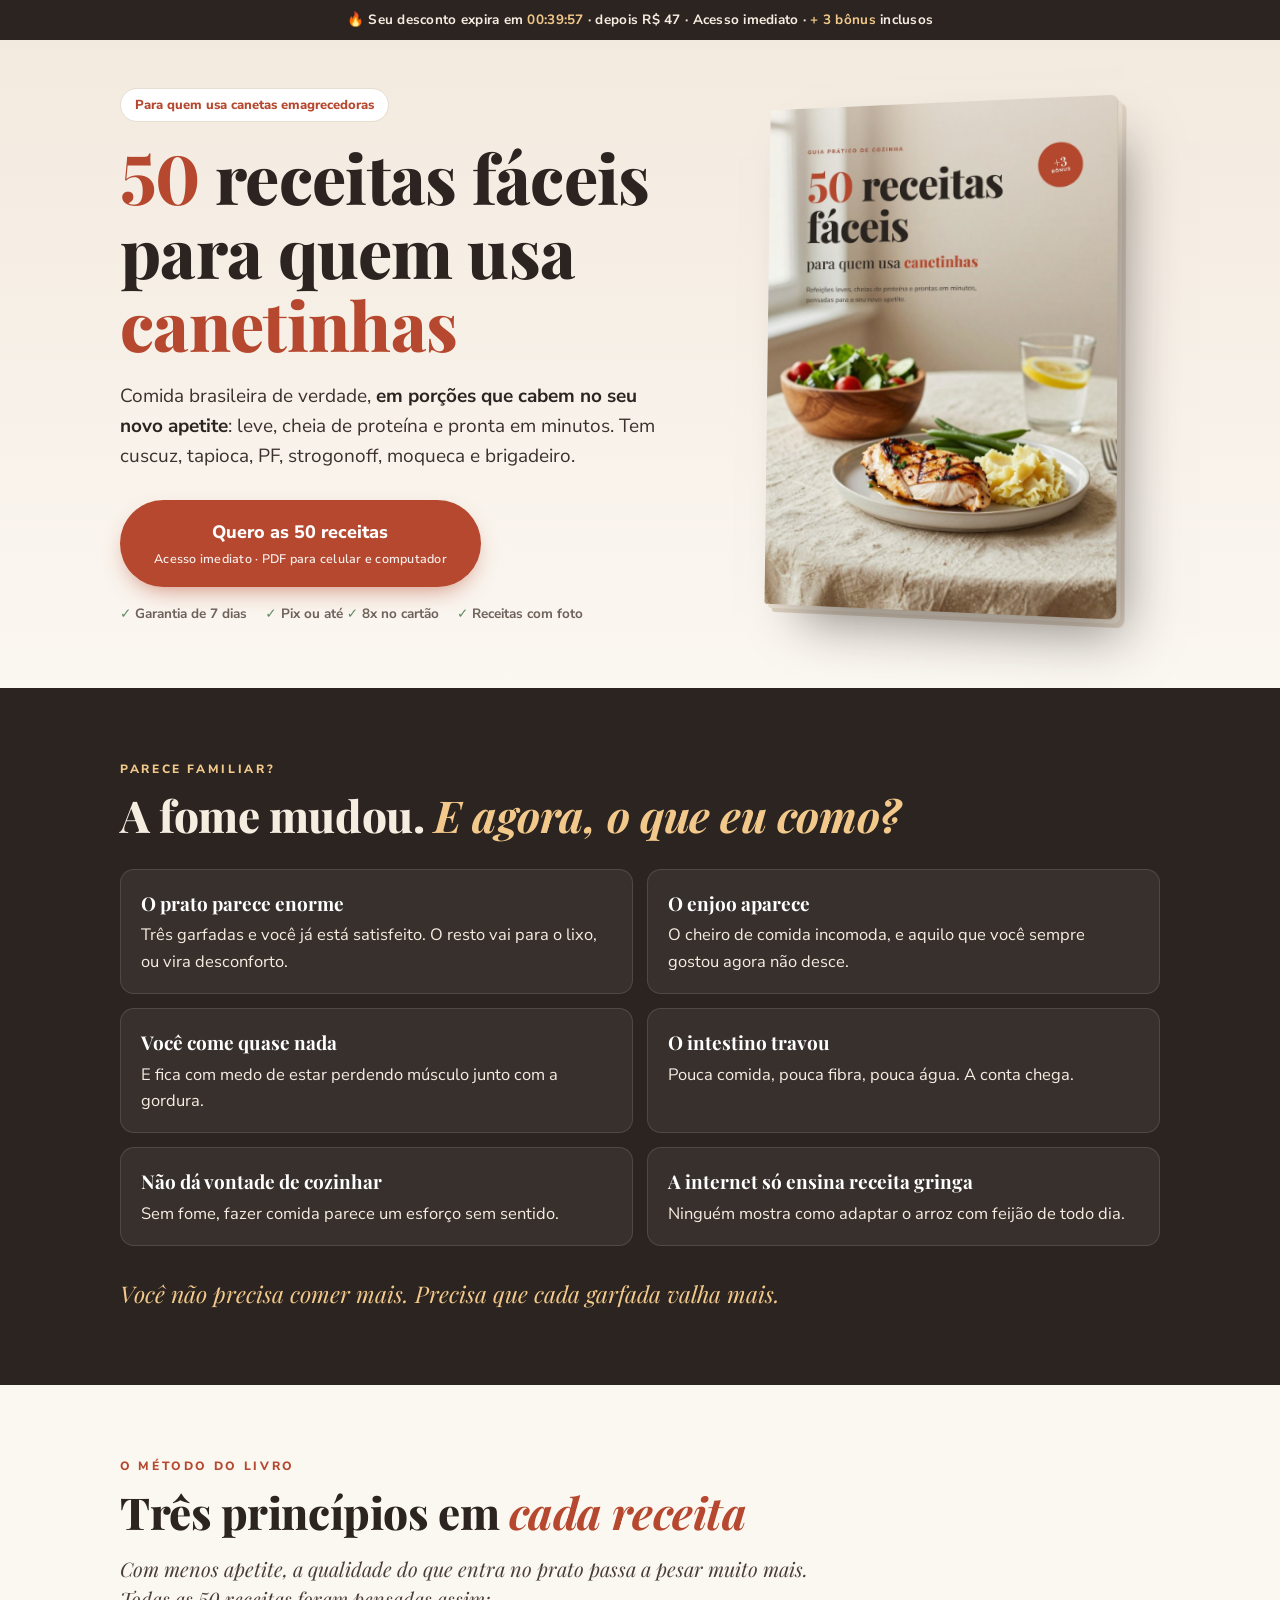
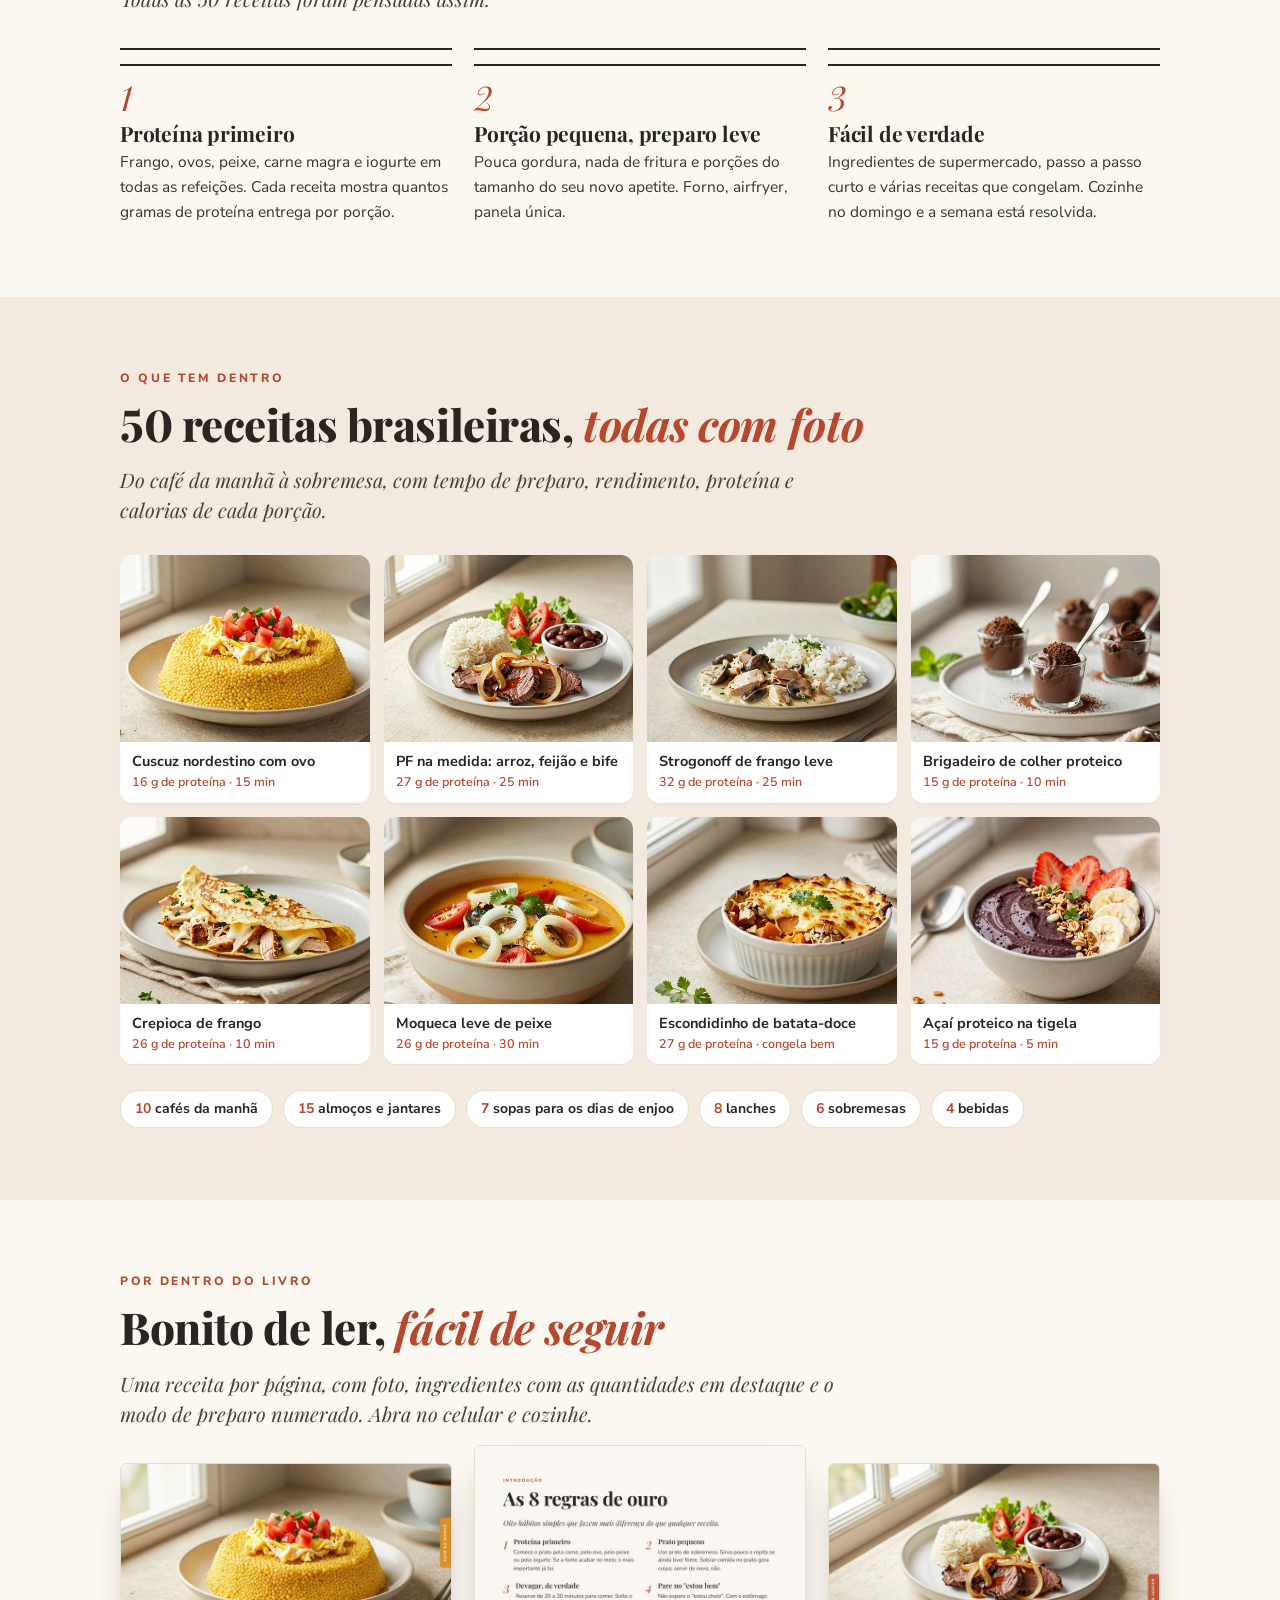
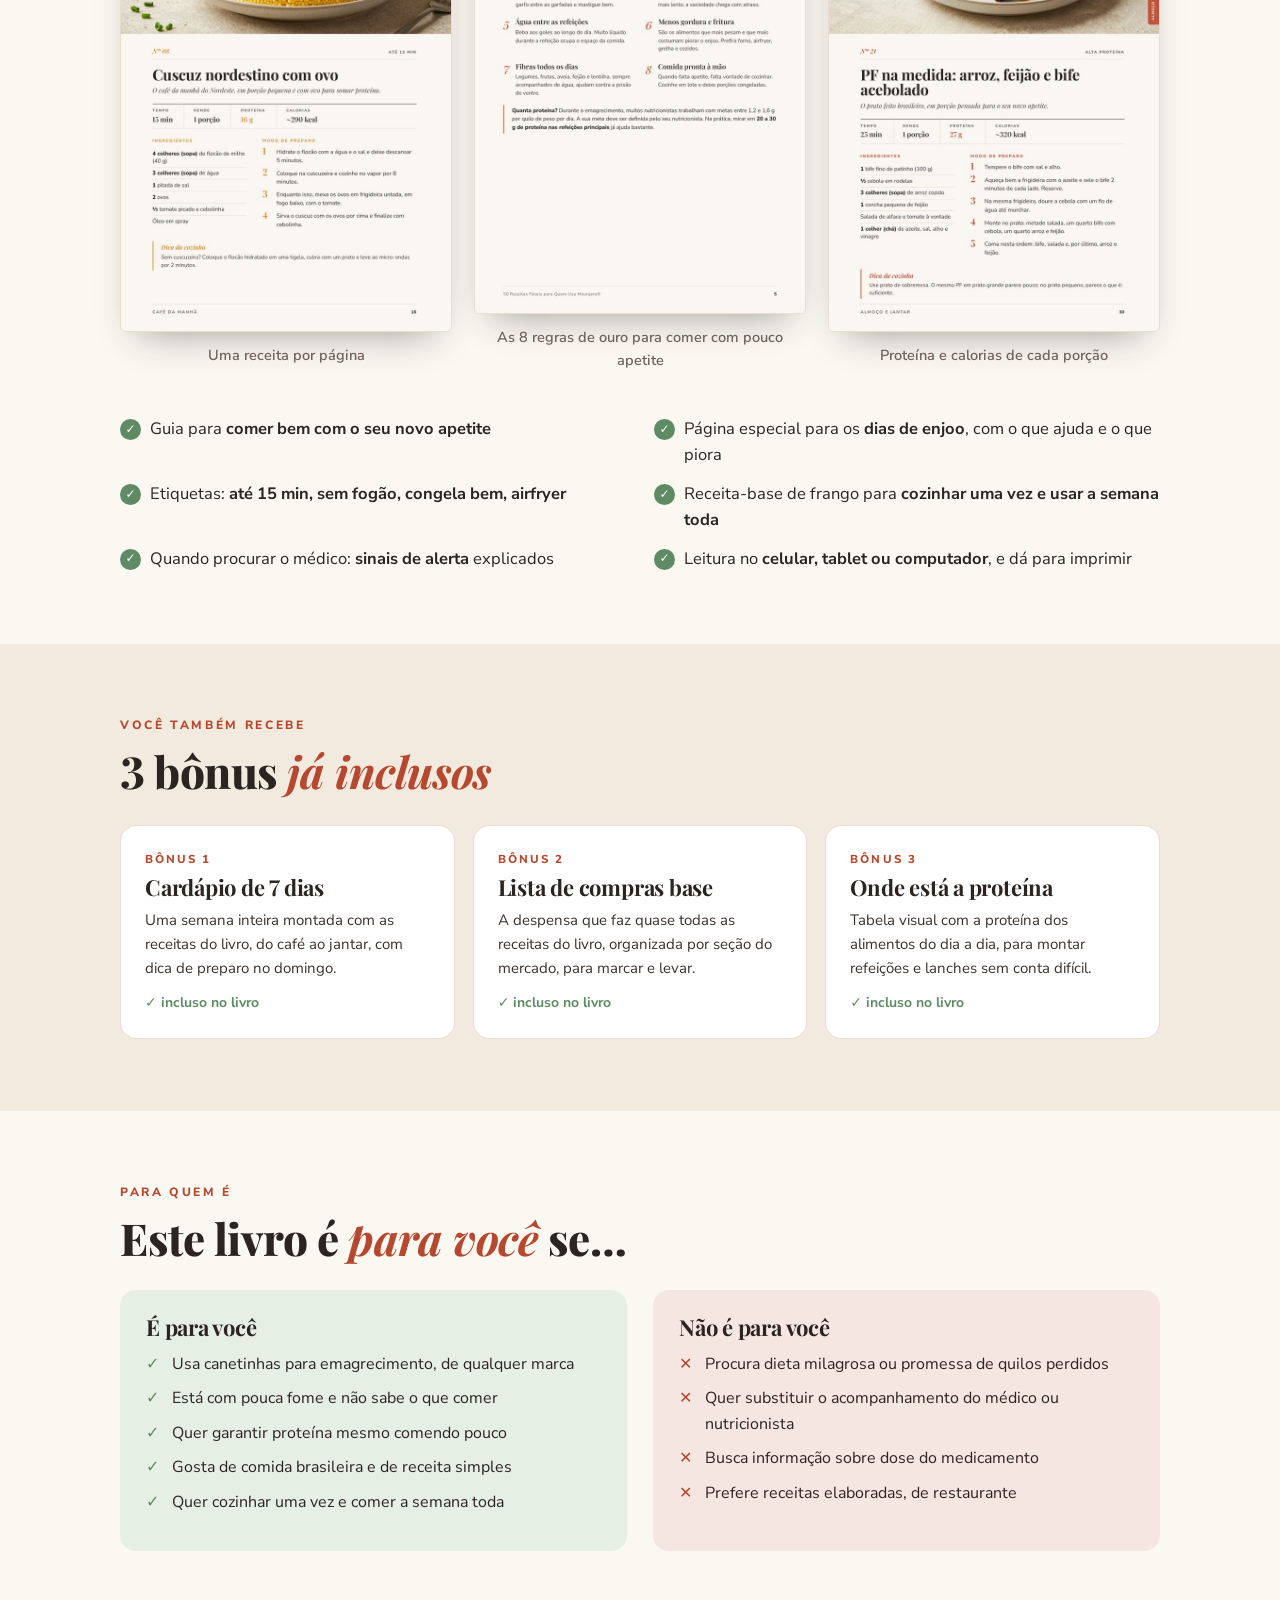
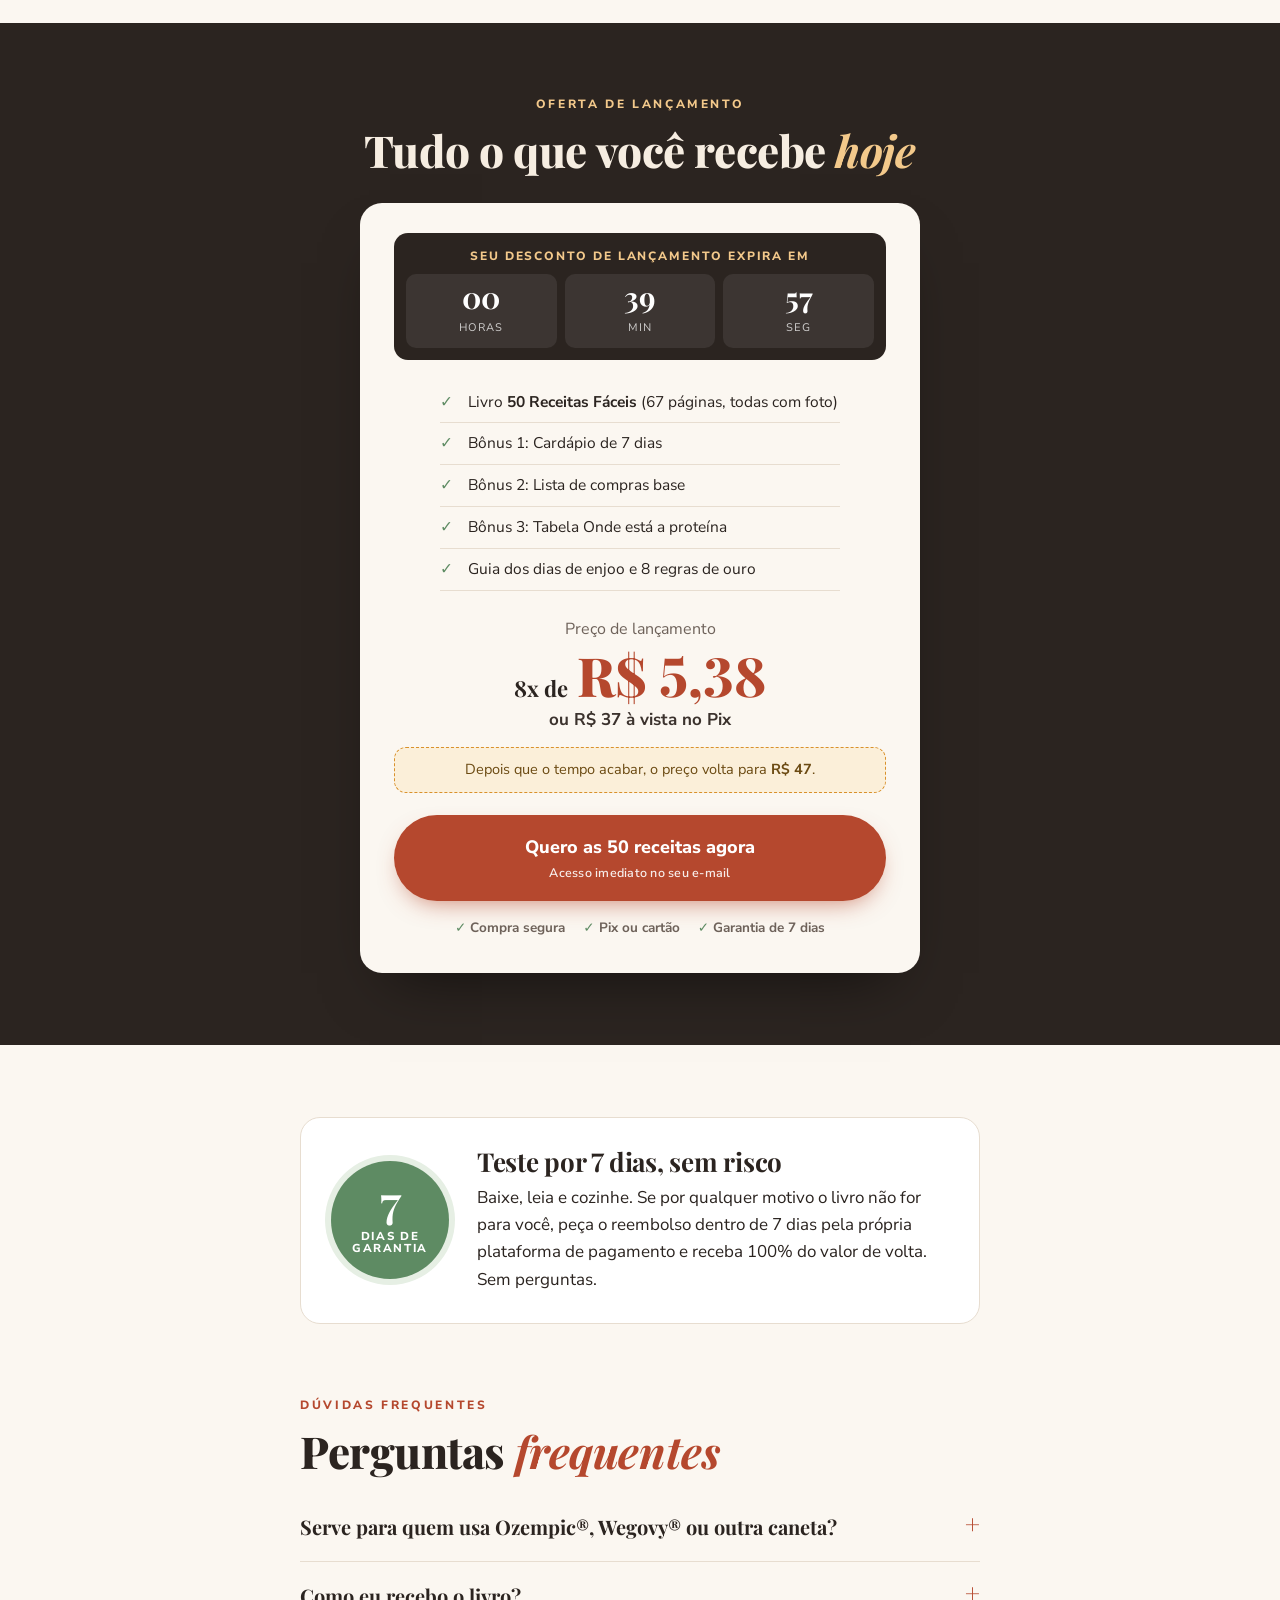
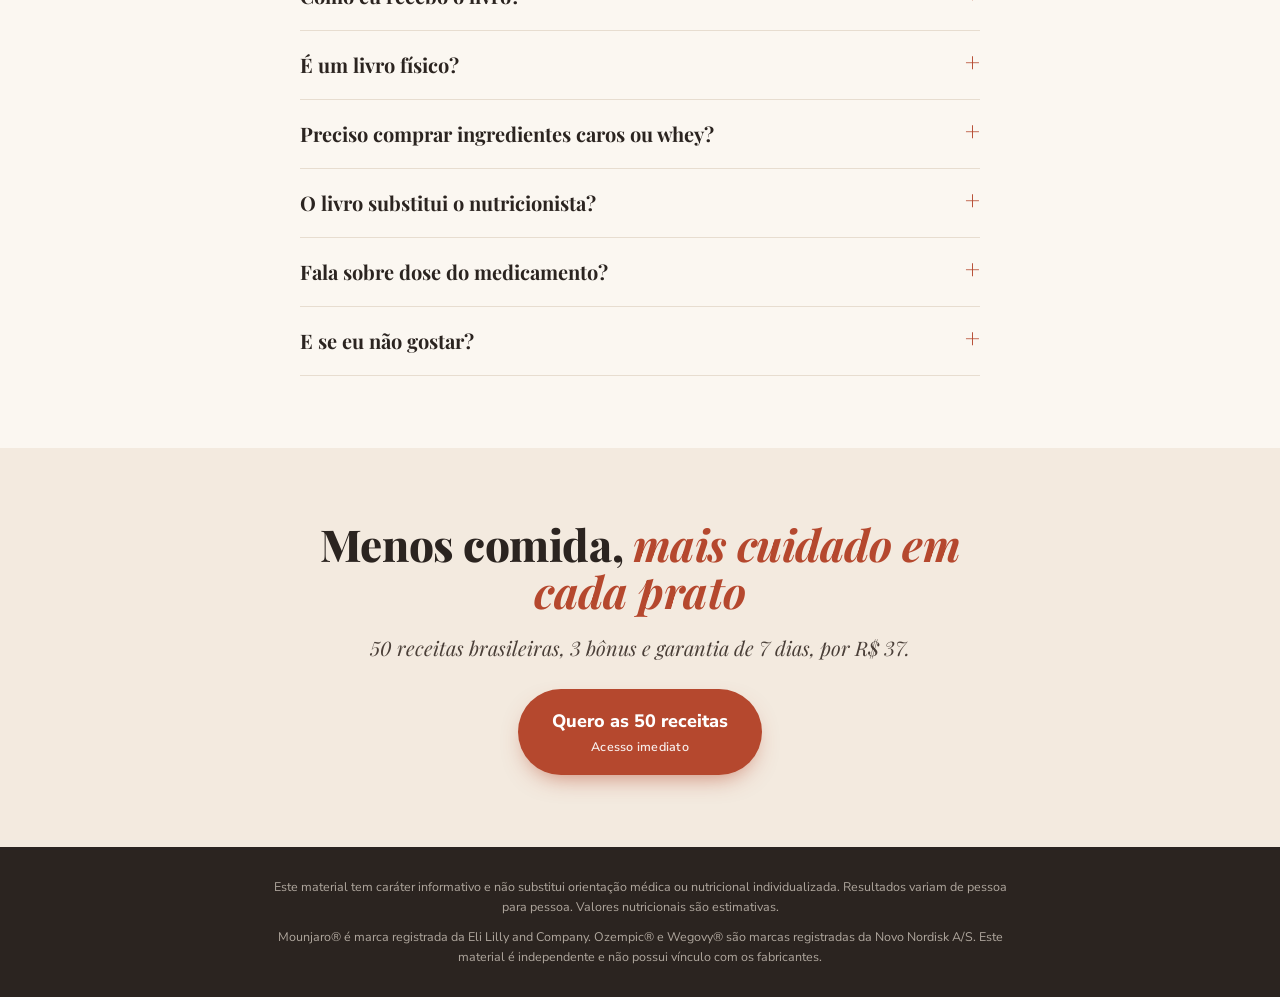
==== commit b20b1883: "Troca Mounjaro por canetinhas no posicionamento Co-Authored-By: Claude Opus 5.5 <noreply@anthropic.c" ====
--- a/index.html
+++ b/index.html
@@ -214,12 +214,12 @@
   <div class="wrap hero-grid">
     <div>
       <span class="pill">Para quem usa canetas emagrecedoras</span>
-      <h1><em>50</em> receitas fáceis para quem usa Mounjaro<sup style="font-size:.4em">®</sup></h1>
+      <h1><em>50</em> receitas fáceis para quem usa <em>canetinhas</em></h1>
       <p class="sub">Comida brasileira de verdade, <b>em porções que cabem no seu novo apetite</b>: leve, cheia de proteína e pronta em minutos. Tem cuscuz, tapioca, PF, strogonoff, moqueca e brigadeiro.</p>
       <a class="cta" href="#oferta">Quero as 50 receitas<small>Acesso imediato · PDF para celular e computador</small></a>
       <div class="selos"><span>Garantia de 7 dias</span><span>Pix ou até <span class="n-parc">8</span>x no cartão</span><span>Receitas com foto</span></div>
     </div>
-    <div class="livro"><img src="img/capa.jpg" alt="Capa do livro 50 Receitas Fáceis para Quem Usa Mounjaro" width="900" height="1273"></div>
+    <div class="livro"><img src="img/capa.jpg" alt="Capa do livro 50 Receitas Fáceis para Quem Usa Canetinhas" width="900" height="1273"></div>
   </div>
 </header>
 
@@ -319,7 +319,7 @@
     <h2>Este livro é <em>para você</em> se…</h2>
     <div class="quem">
       <div class="sim"><h3>É para você</h3><ul>
-        <li>Usa Mounjaro<sup>®</sup>, Ozempic<sup>®</sup>, Wegovy<sup>®</sup> ou outra caneta da mesma classe</li>
+        <li>Usa canetinhas para emagrecimento, de qualquer marca</li>
         <li>Está com pouca fome e não sabe o que comer</li>
         <li>Quer garantir proteína mesmo comendo pouco</li>
         <li>Gosta de comida brasileira e de receita simples</li>
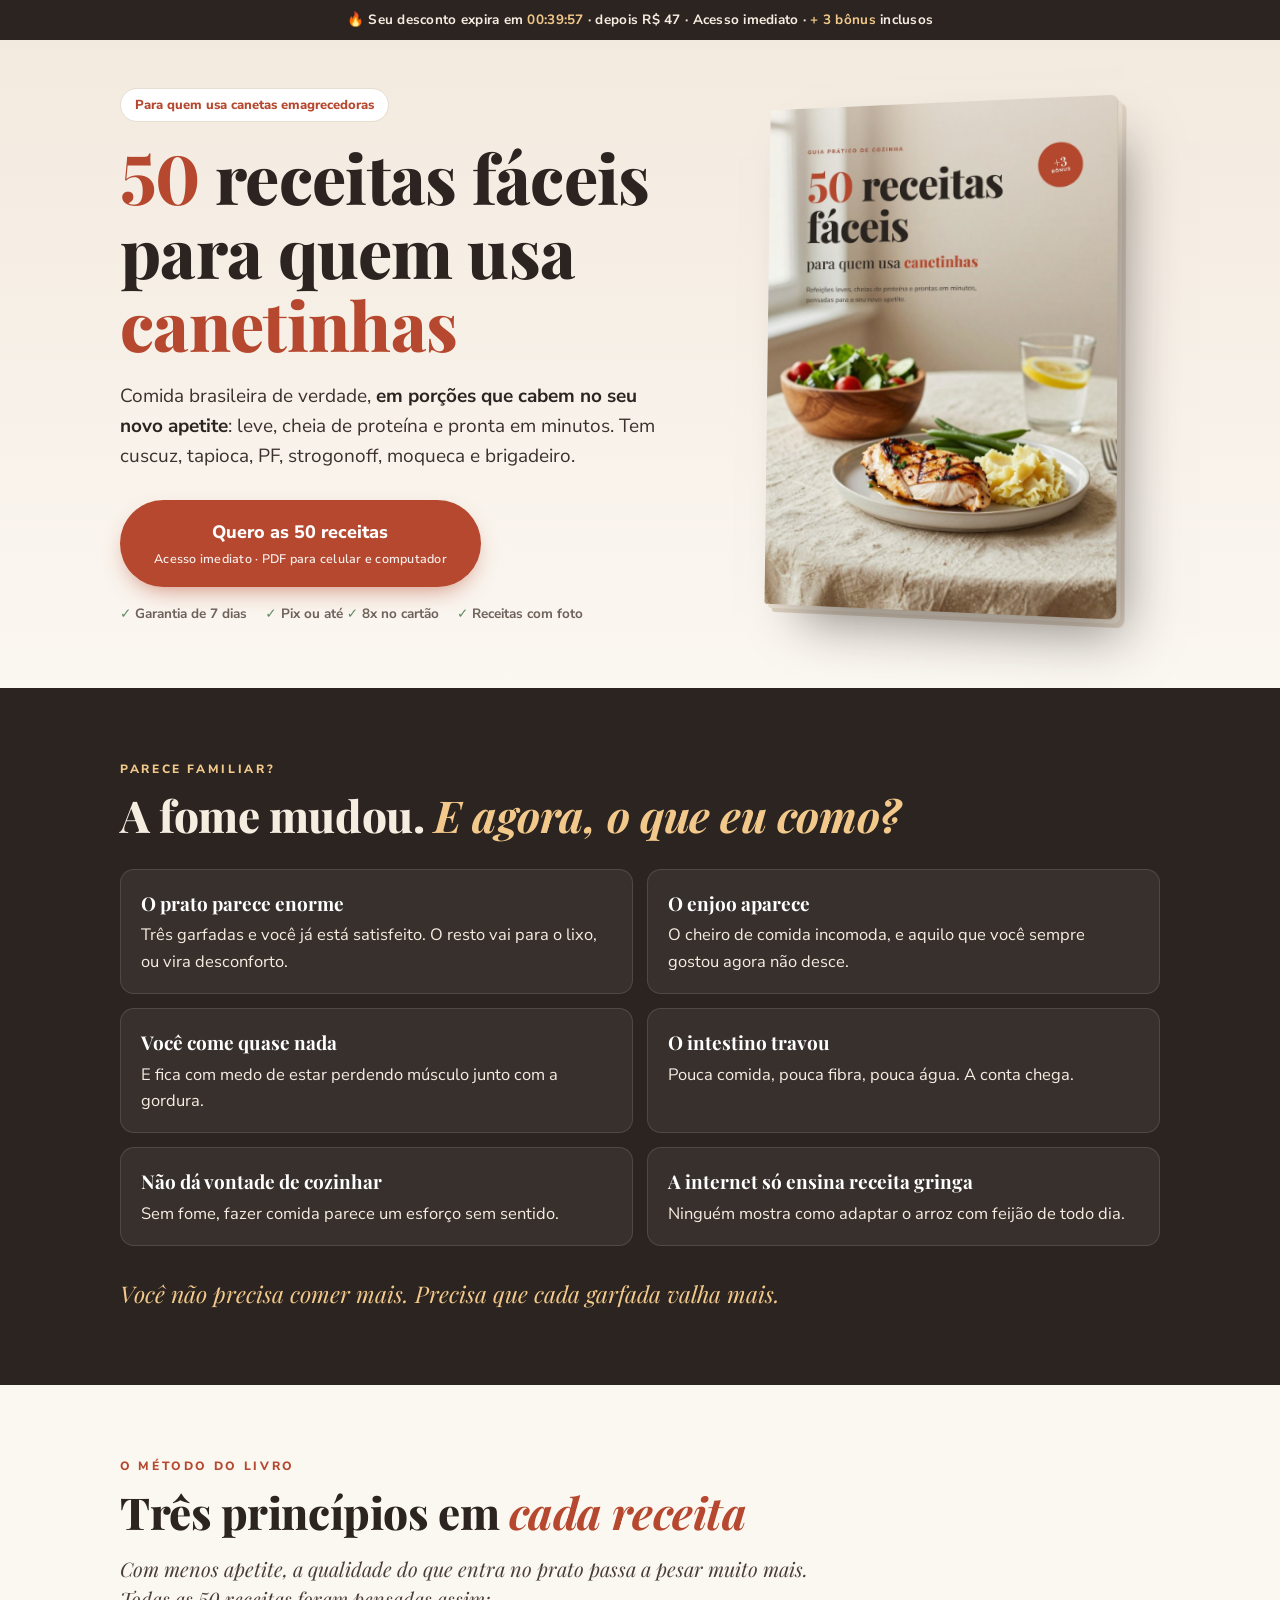
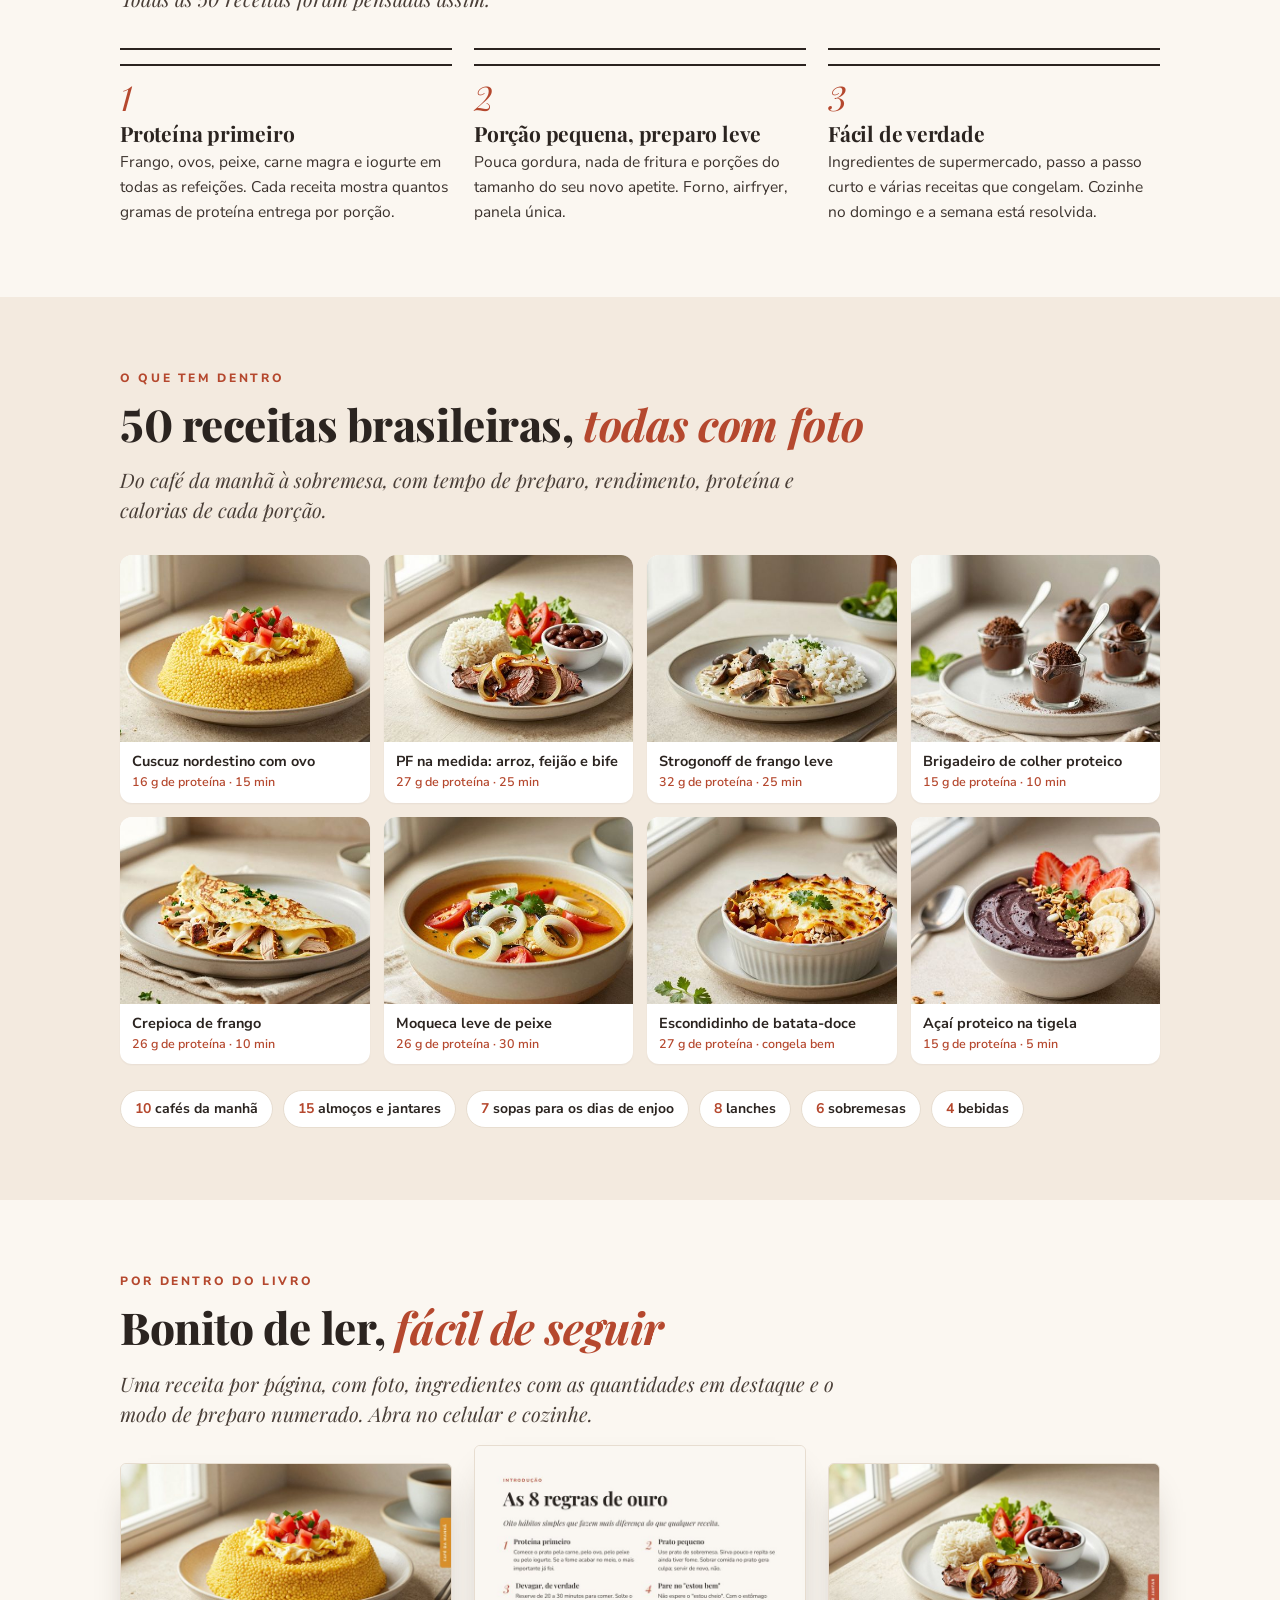
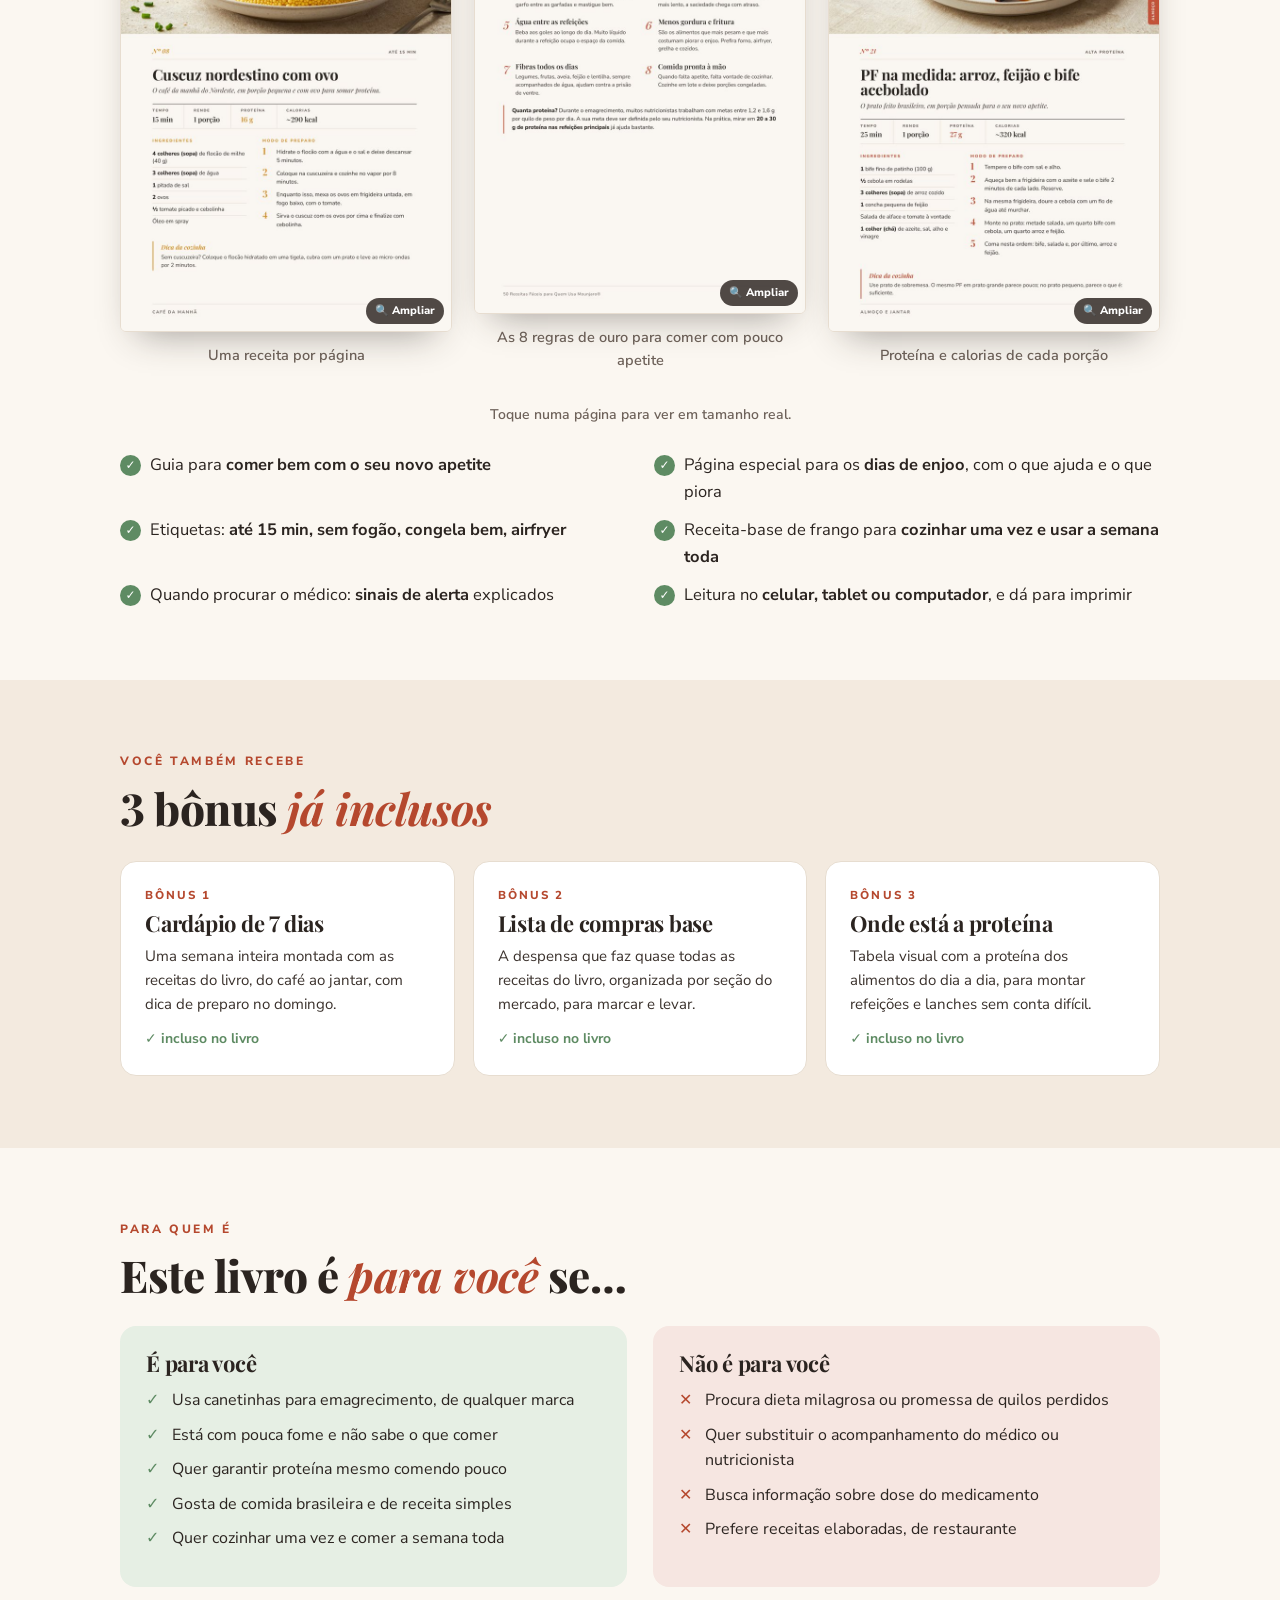
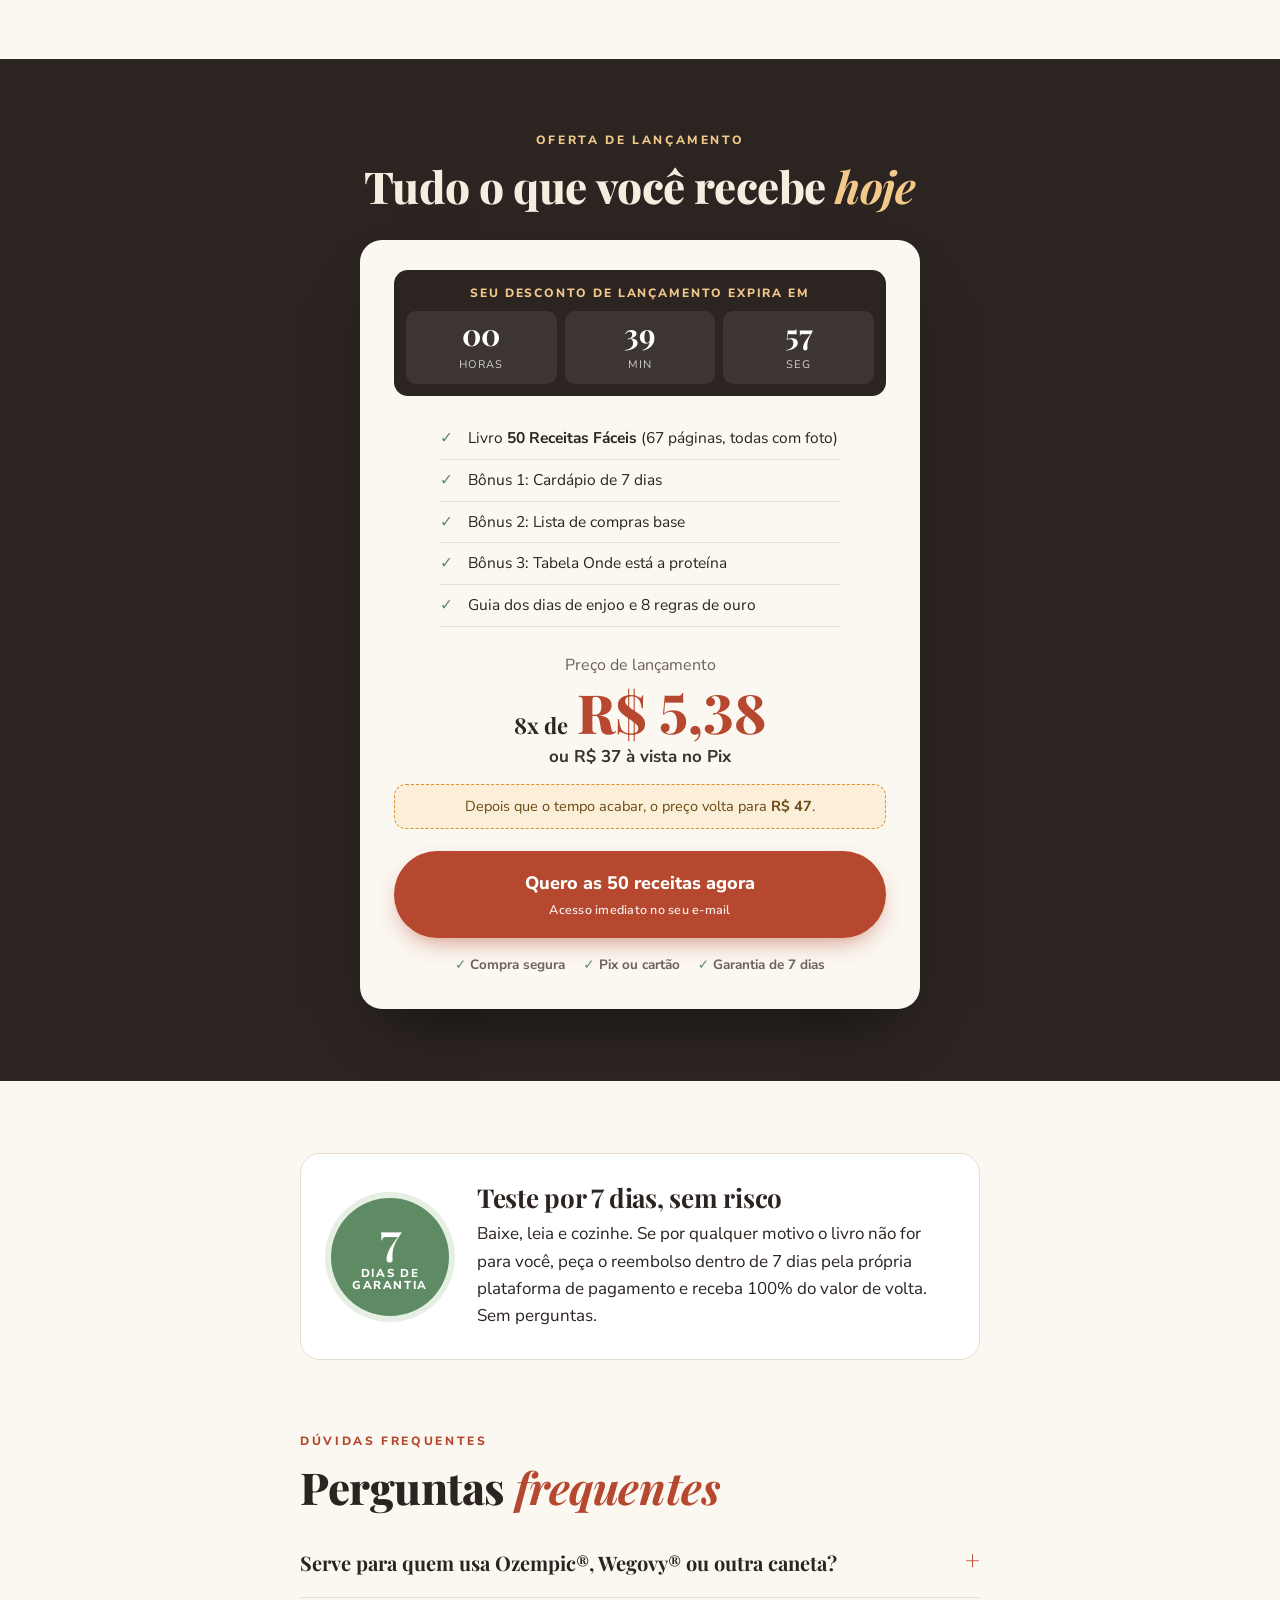
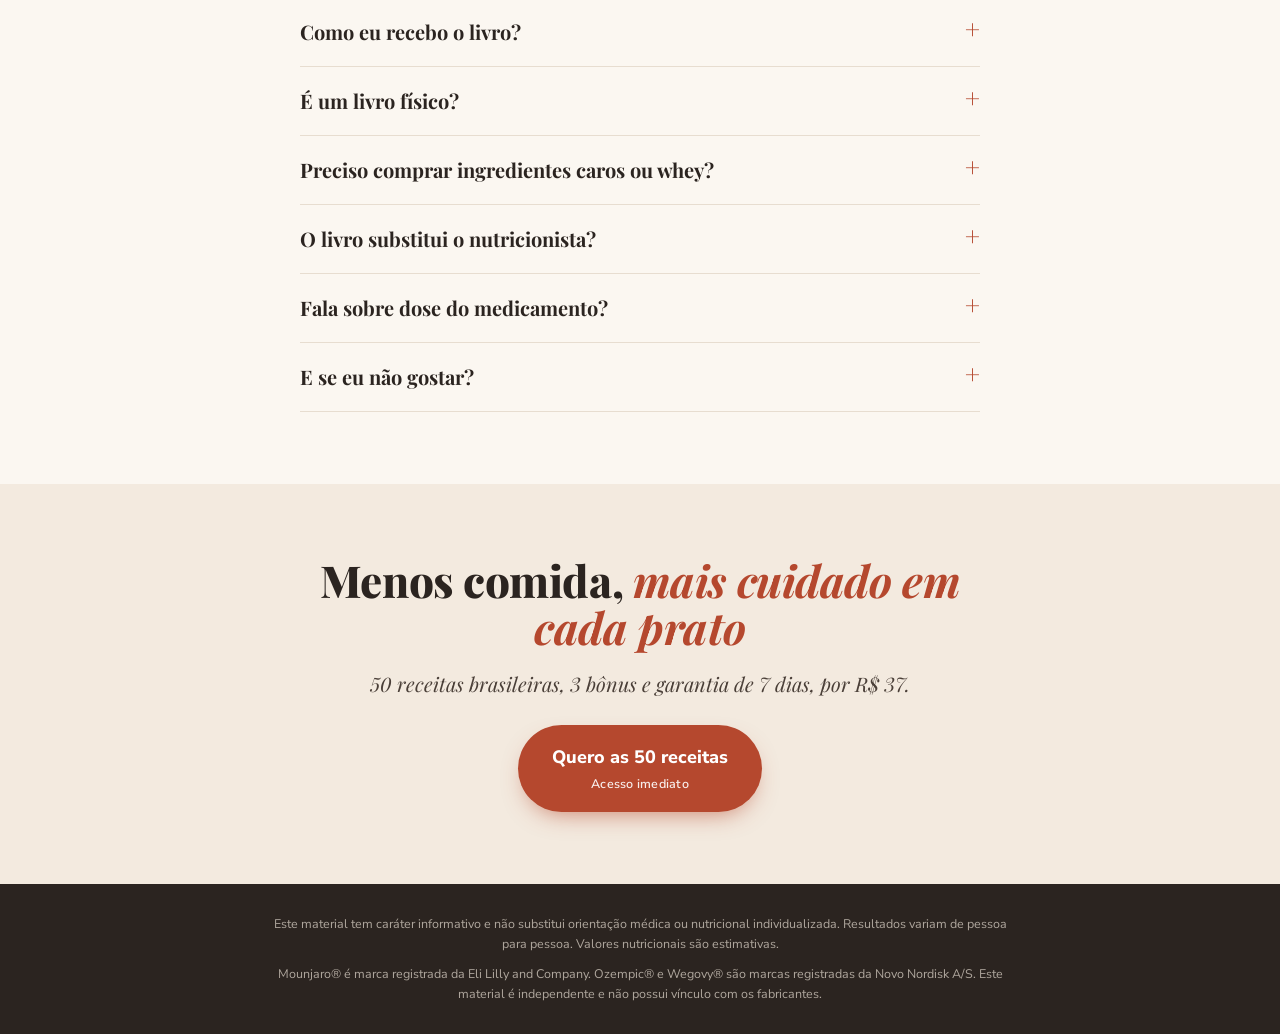
==== commit c3b44ced: "Landing: ampliar páginas do livro (zoom em alta resolução) Co-Authored-By: Claude Opus 5.5 <noreply@" ====
--- a/index.html
+++ b/index.html
@@ -96,6 +96,13 @@
 .paginas figure img{border-radius:6px;box-shadow:0 18px 36px -18px rgba(43,36,32,.45);border:1px solid var(--linha)}
 .paginas figcaption{font-size:14.5px;color:var(--suave);margin-top:12px;text-align:center;font-weight:600}
 .paginas figure:nth-child(2){transform:translateY(-18px)}
+.paginas a{display:block;position:relative;cursor:zoom-in}
+.paginas a::after{content:"🔍 Ampliar";position:absolute;right:8px;bottom:8px;background:rgba(43,36,32,.82);color:#fff;font-size:11px;font-weight:800;padding:4px 9px;border-radius:999px}
+.dica-zoom{text-align:center;font-size:14px;color:var(--suave);margin-top:14px;font-weight:600}
+#zoom{position:fixed;inset:0;background:rgba(20,16,14,.94);z-index:50;display:none;overflow:auto;-webkit-overflow-scrolling:touch}
+#zoom.aberto{display:block}
+#zoom img{display:block;width:min(900px,100%);margin:0 auto;padding:56px 0 24px}
+#zoom button{position:fixed;top:12px;right:12px;width:44px;height:44px;border-radius:50%;border:0;background:#fff;color:var(--tinta);font-size:22px;font-weight:800;cursor:pointer}
 
 /* lista do que vem */
 .inclui{display:grid;grid-template-columns:1fr 1fr;gap:12px 28px;margin-top:26px}
@@ -284,10 +291,11 @@
     <h2>Bonito de ler, <em>fácil de seguir</em></h2>
     <p class="lead estreito">Uma receita por página, com foto, ingredientes com as quantidades em destaque e o modo de preparo numerado. Abra no celular e cozinhe.</p>
     <div class="paginas">
-      <figure><img src="img/pag-cuscuz.jpg" alt="Página da receita de cuscuz nordestino" loading="lazy"><figcaption>Uma receita por página</figcaption></figure>
-      <figure><img src="img/pag-regras.jpg" alt="Página com as 8 regras de ouro" loading="lazy"><figcaption>As 8 regras de ouro para comer com pouco apetite</figcaption></figure>
-      <figure><img src="img/pag-pf.jpg" alt="Página do PF na medida" loading="lazy"><figcaption>Proteína e calorias de cada porção</figcaption></figure>
-    </div>
+      <figure><a href="img/pag-cuscuz-hd.jpg"><img src="img/pag-cuscuz.jpg" alt="Página da receita de cuscuz nordestino" loading="lazy"></a><figcaption>Uma receita por página</figcaption></figure>
+      <figure><a href="img/pag-regras-hd.jpg"><img src="img/pag-regras.jpg" alt="Página com as 8 regras de ouro" loading="lazy"></a><figcaption>As 8 regras de ouro para comer com pouco apetite</figcaption></figure>
+      <figure><a href="img/pag-pf-hd.jpg"><img src="img/pag-pf.jpg" alt="Página do PF na medida" loading="lazy"></a><figcaption>Proteína e calorias de cada porção</figcaption></figure>
+    </div>
+    <p class="dica-zoom">Toque numa página para ver em tamanho real.</p>
     <ul class="inclui">
       <li>Guia para <b>comer bem com o seu novo apetite</b></li>
       <li>Página especial para os <b>dias de enjoo</b>, com o que ajuda e o que piora</li>
@@ -526,5 +534,21 @@
   if(window.fbq) fbq("track","InitiateCheckout",{value:parseFloat(this.href.indexOf("06m8Y7B")>-1?47:37),currency:"BRL"});
 });
 </script>
+<div id="zoom" role="dialog" aria-label="Página do livro ampliada"><button type="button" aria-label="Fechar">✕</button><img alt=""></div>
+<script>
+(function () {
+  var z = document.getElementById("zoom"), zi = z.querySelector("img");
+  function fecha() { z.classList.remove("aberto"); document.body.style.overflow = ""; }
+  document.querySelectorAll(".paginas a").forEach(function (a) {
+    a.addEventListener("click", function (e) {
+      e.preventDefault();
+      zi.src = a.href; zi.alt = a.querySelector("img").alt;
+      z.classList.add("aberto"); z.scrollTop = 0; document.body.style.overflow = "hidden";
+    });
+  });
+  z.addEventListener("click", function (e) { if (e.target !== zi) fecha(); });
+  document.addEventListener("keydown", function (e) { if (e.key === "Escape") fecha(); });
+})();
+</script>
 </body>
 </html>
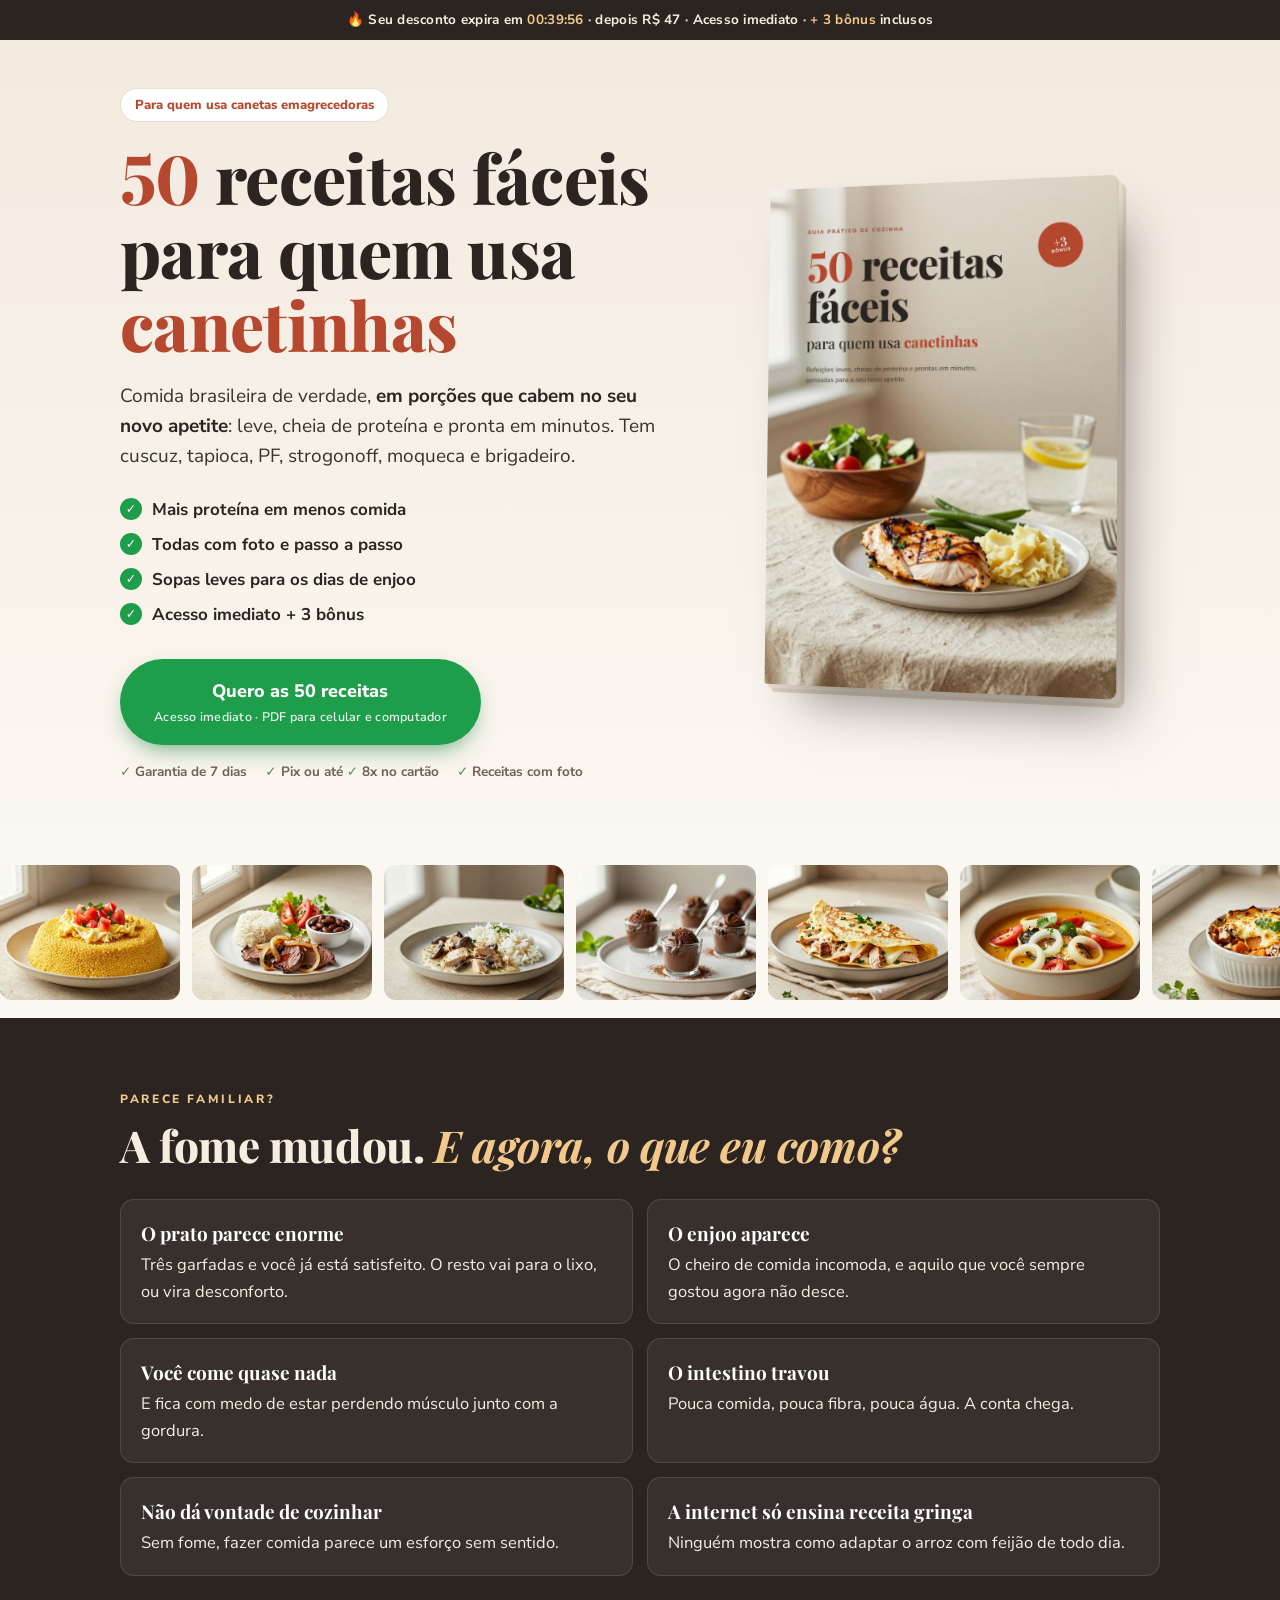
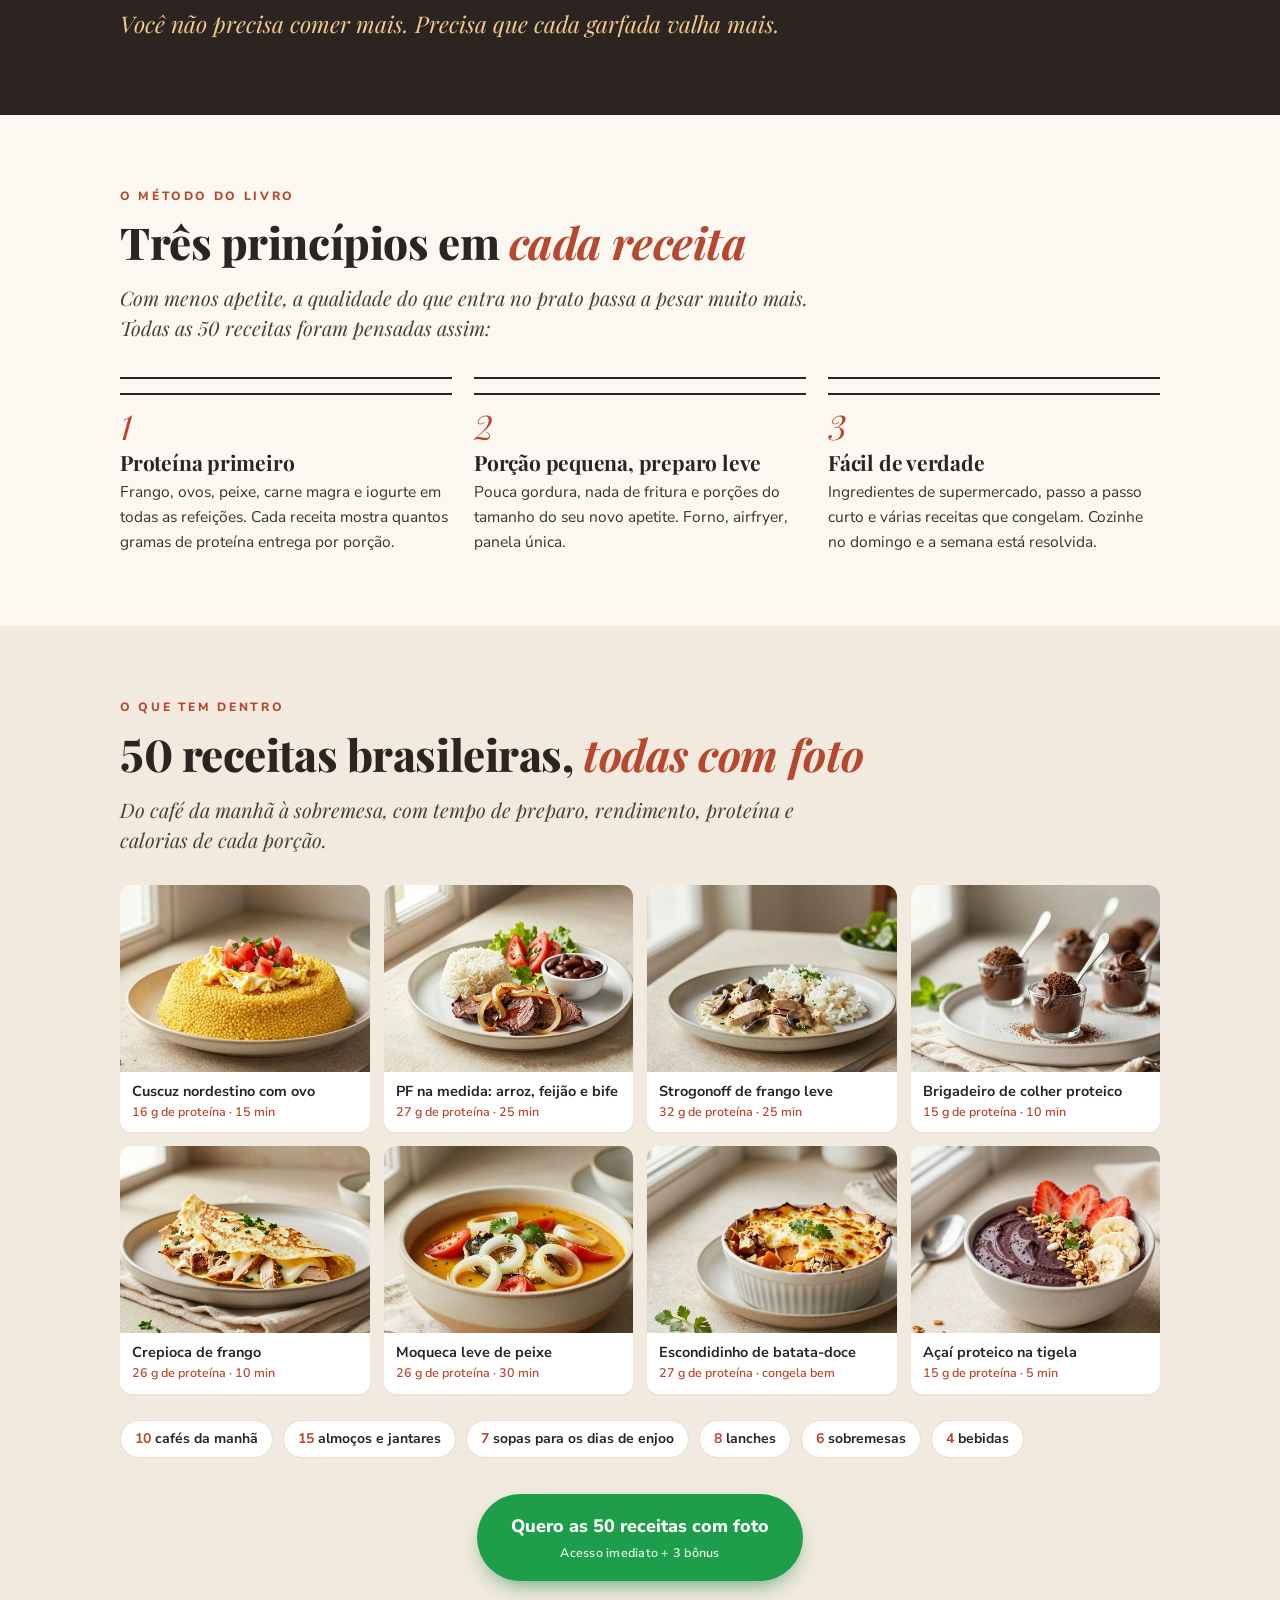
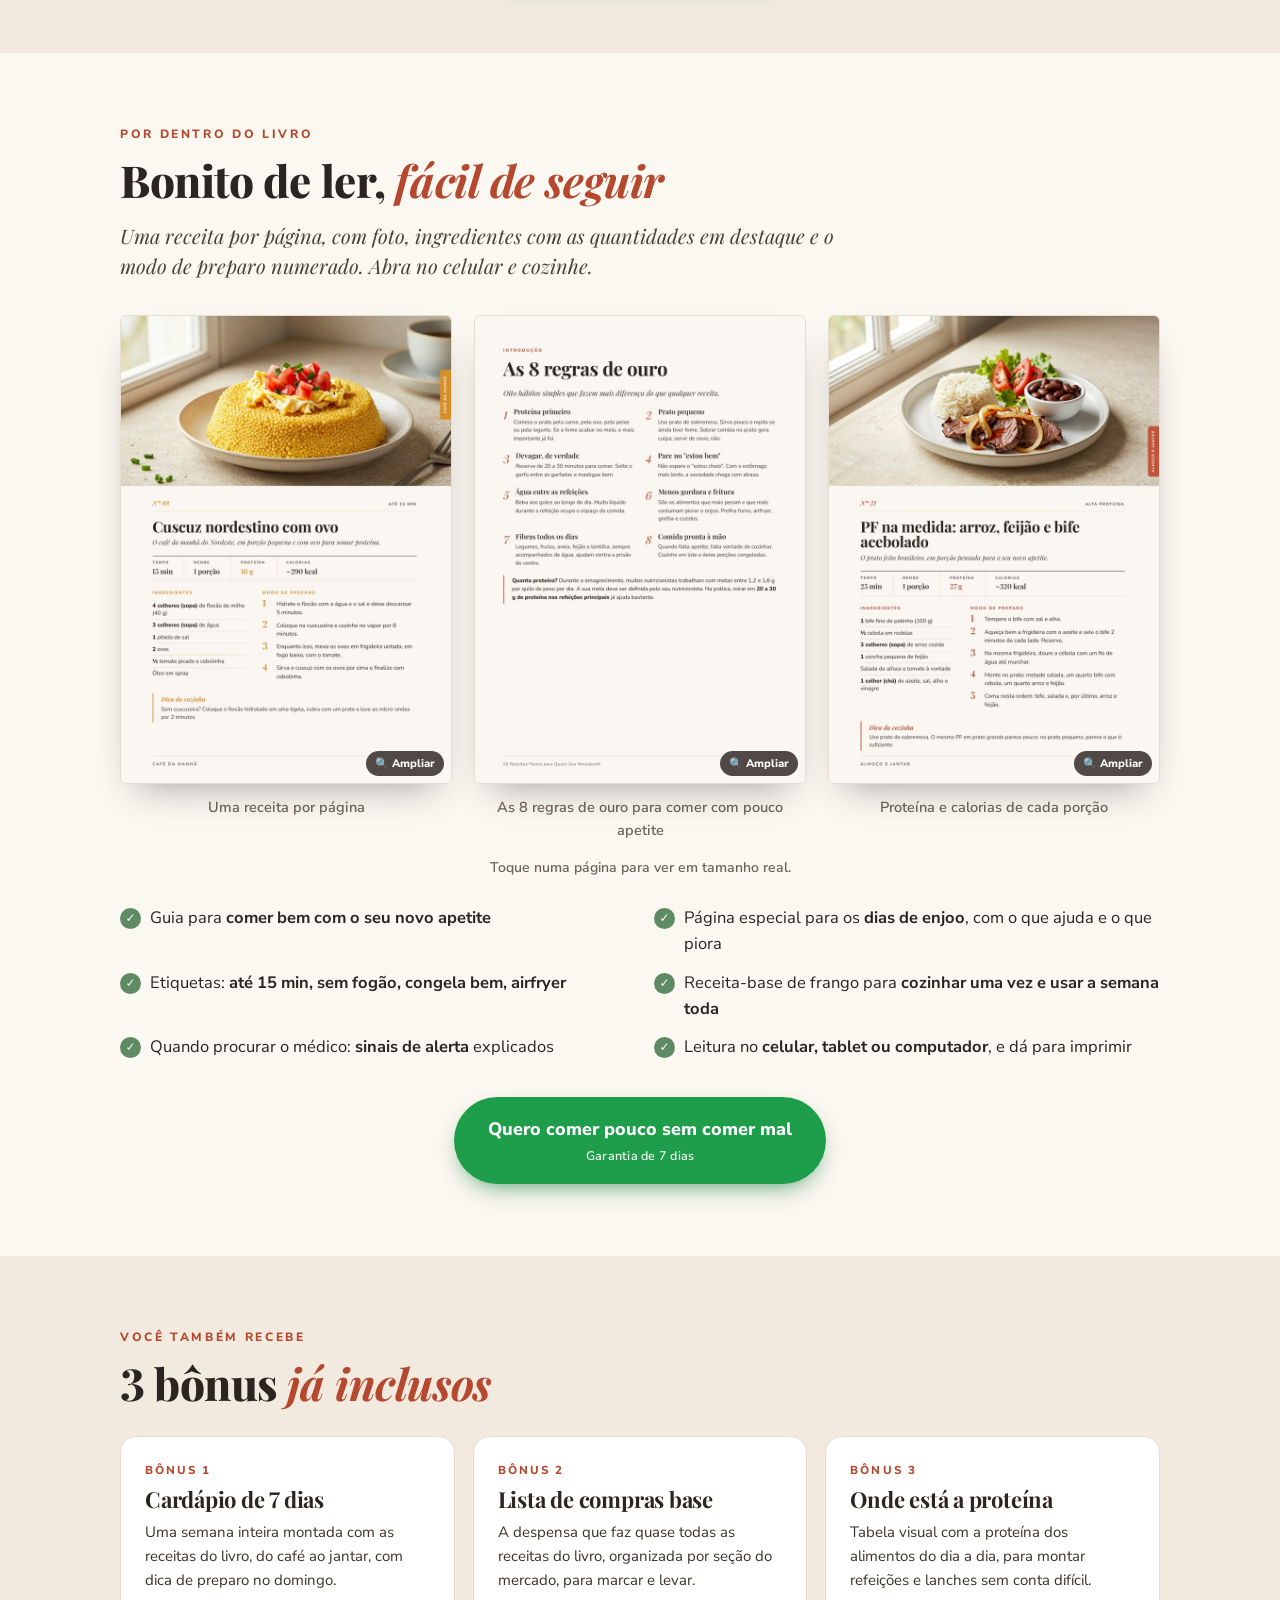
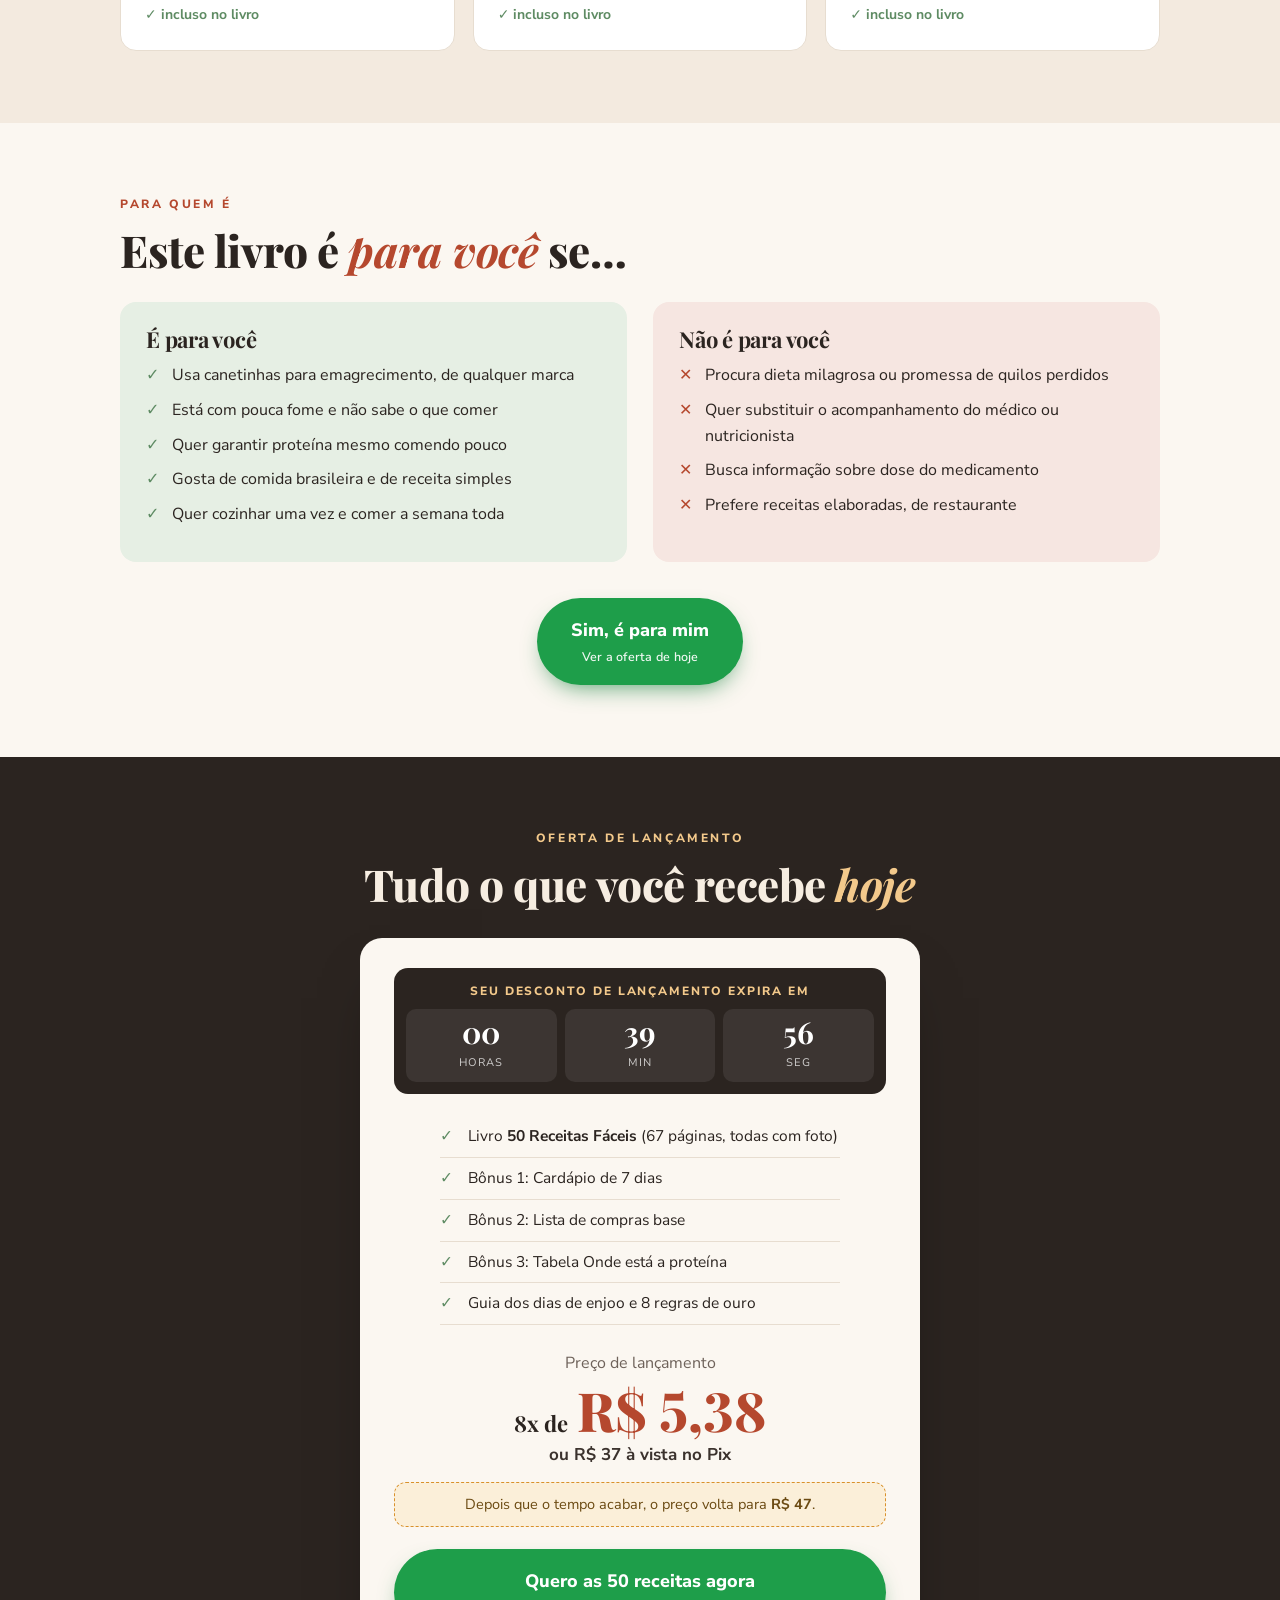
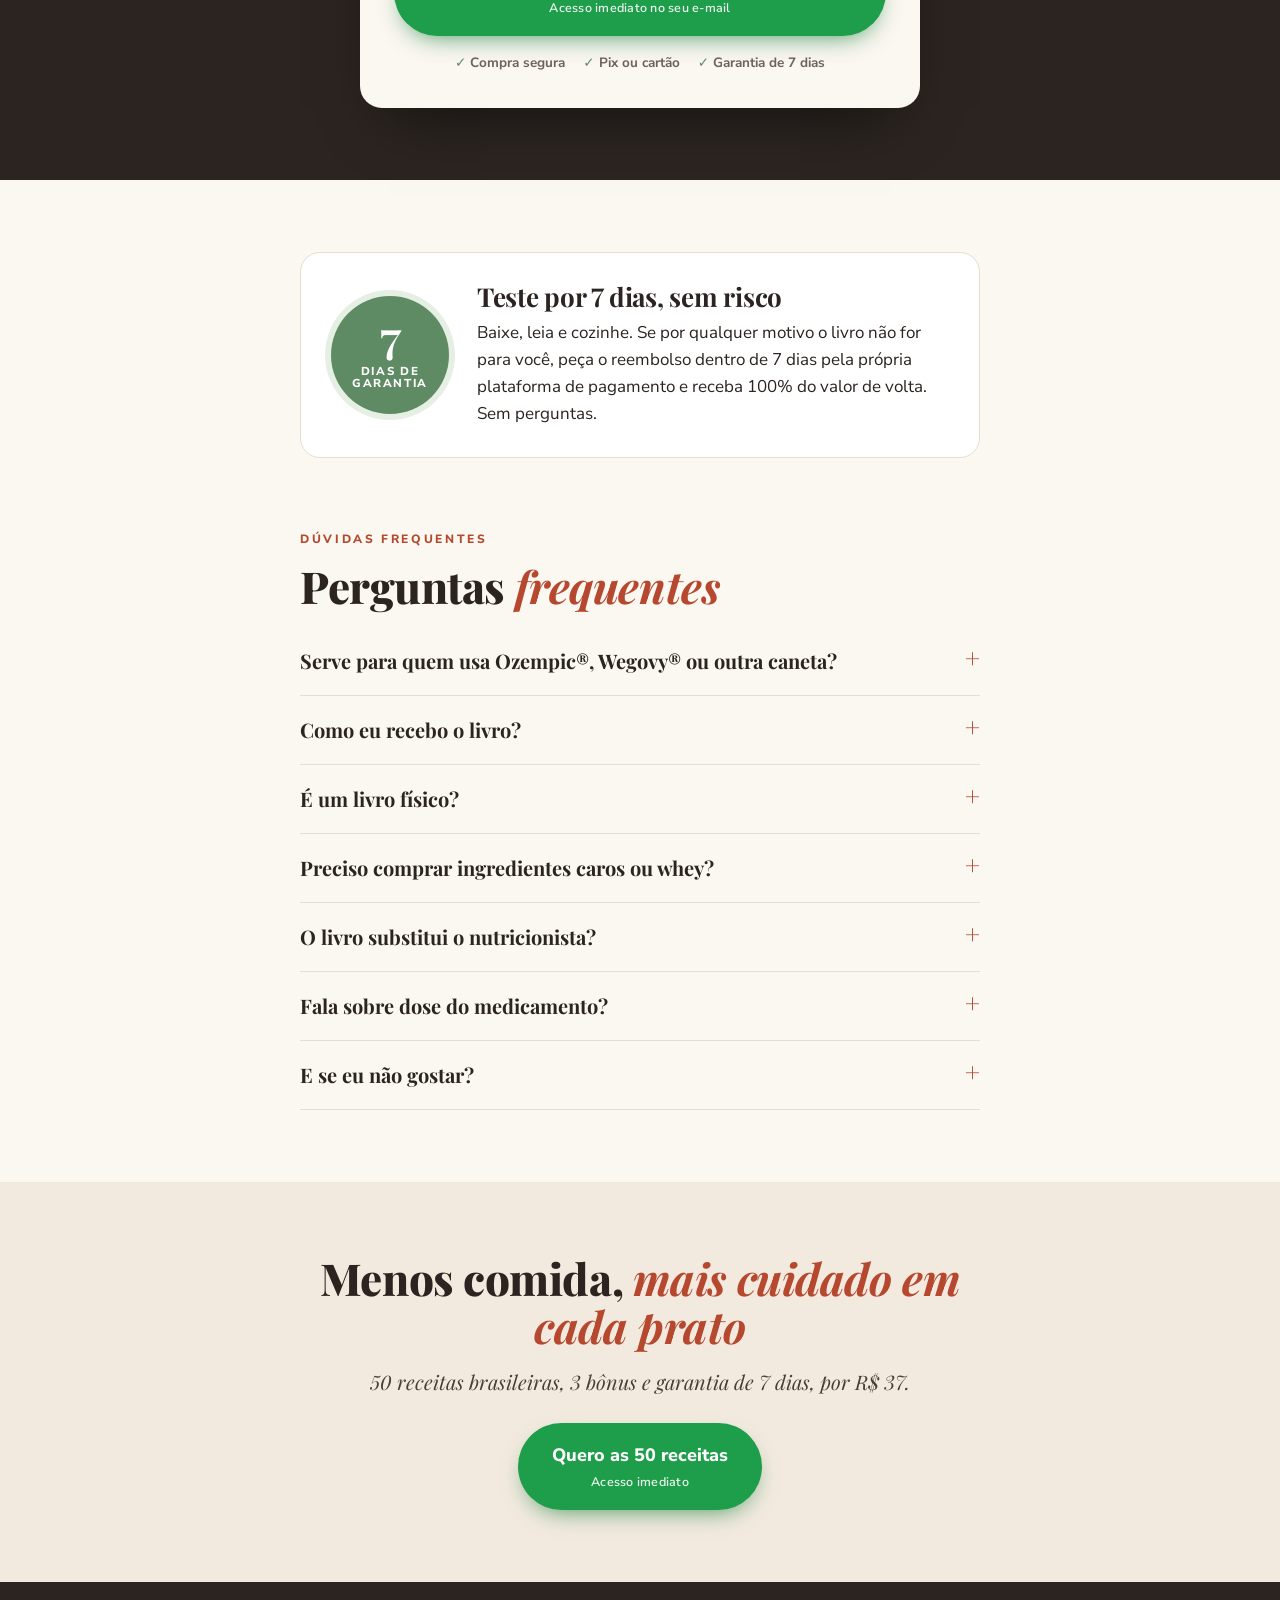
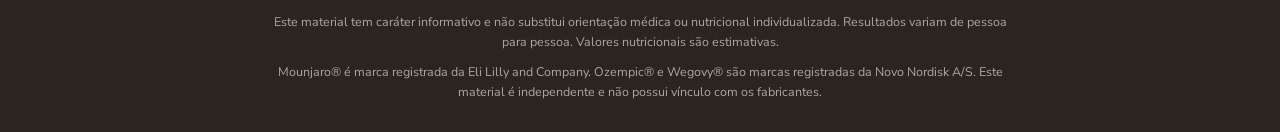
==== commit 27364a56: "Landing mais animada: CTA verde pulsando, checklist no hero, faixa de fotos, CTAs no meio, animação " ====
--- a/index.html
+++ b/index.html
@@ -20,7 +20,7 @@
    ───────────────────────────────────────────────────────────── */
 :root{
   --papel:#FBF7F1; --creme:#F3EADF; --tinta:#2B2420; --suave:#6E625A; --linha:#E7DDD0;
-  --terra:#B5482E; --terra-esc:#8F3520; --verde:#5E8B63;
+  --terra:#B5482E; --terra-esc:#8F3520; --verde:#5E8B63; --cta:#1E9E4A; --cta-esc:#15803D;
   --serif:'Playfair Display',Georgia,serif; --sans:'Nunito Sans',system-ui,sans-serif;
 }
 *{box-sizing:border-box;margin:0;padding:0}
@@ -38,11 +38,34 @@
 p+p{margin-top:14px}
 
 /* botão */
-.cta{display:inline-flex;flex-direction:column;align-items:center;gap:2px;background:var(--terra);color:#fff;text-decoration:none;
-  font-weight:800;font-size:18px;padding:18px 34px;border-radius:999px;box-shadow:0 10px 24px -10px rgba(181,72,46,.7);
-  transition:transform .15s,background .15s;text-align:center}
-.cta small{font-weight:600;font-size:12.5px;opacity:.9;letter-spacing:.02em}
-.cta:hover{background:var(--terra-esc);transform:translateY(-2px)}
+.cta{display:inline-flex;flex-direction:column;align-items:center;gap:2px;background:var(--cta);color:#fff;text-decoration:none;
+  font-weight:800;font-size:18px;padding:18px 34px;border-radius:999px;box-shadow:0 10px 24px -10px rgba(22,128,61,.8);
+  transition:transform .15s,background .15s;text-align:center;animation:pulsa 2.2s ease-out infinite}
+.cta small{font-weight:600;font-size:12.5px;opacity:.92;letter-spacing:.02em}
+.cta:hover{background:var(--cta-esc);transform:translateY(-2px) scale(1.02)}
+@keyframes pulsa{0%{box-shadow:0 10px 24px -10px rgba(22,128,61,.8),0 0 0 0 rgba(30,158,74,.55)}
+  70%{box-shadow:0 10px 24px -10px rgba(22,128,61,.8),0 0 0 16px rgba(30,158,74,0)}
+  100%{box-shadow:0 10px 24px -10px rgba(22,128,61,.8),0 0 0 0 rgba(30,158,74,0)}}
+.meio-cta{text-align:center;margin-top:36px}
+
+/* checklist do hero */
+.checks{margin:-8px 0 26px}
+.checks li{list-style:none;font-weight:700;font-size:17px;padding:4px 0 4px 32px;position:relative}
+.checks li::before{content:"✓";position:absolute;left:0;top:6px;width:22px;height:22px;border-radius:50%;background:var(--cta);color:#fff;
+  font-size:12.5px;display:flex;align-items:center;justify-content:center}
+
+/* faixa de fotos rolando */
+.faixa{overflow:hidden;background:var(--papel);padding:18px 0}
+.faixa-trilho{display:flex;gap:12px;width:max-content;animation:rola 60s linear infinite}
+.faixa img{width:180px;height:135px;object-fit:cover;border-radius:12px}
+@keyframes rola{to{transform:translateX(-50%)}}
+
+/* aparecer ao rolar */
+.js .rv{opacity:0;transform:translateY(22px);transition:opacity .7s ease,transform .7s ease}
+.js .rv.vis{opacity:1;transform:none}
+.grade-rec figure{transition:transform .2s,box-shadow .2s}
+.grade-rec figure:hover{transform:translateY(-4px);box-shadow:0 16px 30px -16px rgba(43,36,32,.4)}
+@media (prefers-reduced-motion:reduce){.cta,.faixa-trilho{animation:none}.js .rv{opacity:1;transform:none}}
 .cta:focus-visible{outline:3px solid var(--tinta);outline-offset:3px}
 .selos{display:flex;flex-wrap:wrap;gap:8px 18px;margin-top:16px;font-size:13.5px;color:var(--suave);font-weight:700}
 .selos span::before{content:"✓ ";color:var(--verde)}
@@ -103,6 +126,16 @@
 #zoom.aberto{display:block}
 #zoom img{display:block;width:min(900px,100%);margin:0 auto;padding:56px 0 24px}
 #zoom button{position:fixed;top:12px;right:12px;width:44px;height:44px;border-radius:50%;border:0;background:#fff;color:var(--tinta);font-size:22px;font-weight:800;cursor:pointer}
+
+/* autora */
+.autora{background:var(--creme)}
+.autora-grid{display:grid;grid-template-columns:.8fr 1.2fr;gap:52px;align-items:center}
+.autora-grid img{border-radius:20px;box-shadow:0 26px 50px -26px rgba(43,36,32,.5);aspect-ratio:4/5;object-fit:cover}
+.autora p{margin-top:14px;font-size:17px;color:#3B322D}
+.autora ul{margin-top:18px}
+.autora li{list-style:none;padding-left:28px;position:relative;margin-bottom:8px;font-weight:700;font-size:16px}
+.autora li::before{content:"✓";position:absolute;left:0;color:var(--verde);font-weight:800}
+.autora .aviso{font-size:14px;color:var(--suave);margin-top:18px;font-style:italic}
 
 /* lista do que vem */
 .inclui{display:grid;grid-template-columns:1fr 1fr;gap:12px 28px;margin-top:26px}
@@ -186,7 +219,9 @@
   .hero-grid .livro{order:-1}
   .livro img{width:min(250px,64vw)}
   .hero .sub{font-size:17px}
-  .dores,.tres,.inclui,.quem,.bonus{grid-template-columns:1fr}
+  .dores,.tres,.inclui,.quem,.bonus,.autora-grid{grid-template-columns:1fr}
+  .autora-grid{gap:26px}
+  .autora-grid img{width:min(300px,80vw);margin:0 auto}
   .grade-rec{grid-template-columns:1fr 1fr;gap:10px}
   .paginas{grid-template-columns:1fr 1fr}
   .paginas figure:nth-child(2){transform:none}
@@ -223,12 +258,23 @@
       <span class="pill">Para quem usa canetas emagrecedoras</span>
       <h1><em>50</em> receitas fáceis para quem usa <em>canetinhas</em></h1>
       <p class="sub">Comida brasileira de verdade, <b>em porções que cabem no seu novo apetite</b>: leve, cheia de proteína e pronta em minutos. Tem cuscuz, tapioca, PF, strogonoff, moqueca e brigadeiro.</p>
+      <ul class="checks">
+        <li>Mais proteína em menos comida</li>
+        <li>Todas com foto e passo a passo</li>
+        <li>Sopas leves para os dias de enjoo</li>
+        <li>Acesso imediato + 3 bônus</li>
+      </ul>
       <a class="cta" href="#oferta">Quero as 50 receitas<small>Acesso imediato · PDF para celular e computador</small></a>
       <div class="selos"><span>Garantia de 7 dias</span><span>Pix ou até <span class="n-parc">8</span>x no cartão</span><span>Receitas com foto</span></div>
     </div>
     <div class="livro"><img src="img/capa.jpg" alt="Capa do livro 50 Receitas Fáceis para Quem Usa Canetinhas" width="900" height="1273"></div>
   </div>
 </header>
+
+<div class="faixa" aria-hidden="true"><div class="faixa-trilho">
+  <img src="img/r08.jpg" alt=""><img src="img/r21.jpg" alt=""><img src="img/r16.jpg" alt=""><img src="img/r42.jpg" alt=""><img src="img/r04.jpg" alt=""><img src="img/r22.jpg" alt=""><img src="img/r12.jpg" alt=""><img src="img/r46.jpg" alt=""><img src="img/r10.jpg" alt=""><img src="img/r17.jpg" alt=""><img src="img/r20.jpg" alt=""><img src="img/r23.jpg" alt=""><img src="img/r28.jpg" alt=""><img src="img/r32.jpg" alt=""><img src="img/r33.jpg" alt=""><img src="img/r36.jpg" alt="">
+  <img src="img/r08.jpg" alt=""><img src="img/r21.jpg" alt=""><img src="img/r16.jpg" alt=""><img src="img/r42.jpg" alt=""><img src="img/r04.jpg" alt=""><img src="img/r22.jpg" alt=""><img src="img/r12.jpg" alt=""><img src="img/r46.jpg" alt=""><img src="img/r10.jpg" alt=""><img src="img/r17.jpg" alt=""><img src="img/r20.jpg" alt=""><img src="img/r23.jpg" alt=""><img src="img/r28.jpg" alt=""><img src="img/r32.jpg" alt=""><img src="img/r33.jpg" alt=""><img src="img/r36.jpg" alt="">
+</div></div>
 
 <!-- ───────────── DOR ───────────── -->
 <section class="dor">
@@ -244,6 +290,26 @@
       <div><b>A internet só ensina receita gringa</b>Ninguém mostra como adaptar o arroz com feijão de todo dia.</div>
     </div>
     <p class="fecho">Você não precisa comer mais. Precisa que cada garfada valha mais.</p>
+  </div>
+</section>
+
+<!-- ───────────── AUTORA ───────────── -->
+<section class="autora" hidden>
+  <div class="wrap autora-grid">
+    <img src="img/ana-santiago.jpg" alt="Ana Santiago na cozinha" width="720" height="900" loading="lazy">
+    <div>
+      <div class="kicker">Quem preparou este livro</div>
+      <h2>Prazer, eu sou <em>Ana Santiago.</em></h2>
+      <p>Criei o Receitas Fáceis para quem começou a usar canetinhas e, de repente, não sabe mais o que colocar no prato. A fome diminui, mas a vida continua: tem família para alimentar, trabalho, correria.</p>
+      <p>Talvez você esteja vendo a balança mudar e se perguntando: <b>"será que estou comendo direito?"</b> Foi para essa fase que eu juntei 50 receitas brasileiras, em porções pequenas e com a proteína de cada prato calculada, para você comer pouco sem comer mal.</p>
+      <ul>
+        <li>Criadora do Receitas Fáceis</li>
+        <li>Receitas brasileiras, práticas e com proteína</li>
+        <li>Estratégias para pouco apetite e dias de enjoo</li>
+        <li>Comida de verdade, para a rotina real</li>
+      </ul>
+      <p class="aviso">Não sou nutricionista e este livro não substitui o seu acompanhamento. Ele é um guia prático para levar para a cozinha e para a consulta.</p>
+    </div>
   </div>
 </section>
 
@@ -281,6 +347,7 @@
       <span><b>10</b> cafés da manhã</span><span><b>15</b> almoços e jantares</span><span><b>7</b> sopas para os dias de enjoo</span>
       <span><b>8</b> lanches</span><span><b>6</b> sobremesas</span><span><b>4</b> bebidas</span>
     </div>
+    <div class="meio-cta"><a class="cta" href="#oferta">Quero as 50 receitas com foto<small>Acesso imediato + 3 bônus</small></a></div>
   </div>
 </section>
 
@@ -304,6 +371,7 @@
       <li>Quando procurar o médico: <b>sinais de alerta</b> explicados</li>
       <li>Leitura no <b>celular, tablet ou computador</b>, e dá para imprimir</li>
     </ul>
+    <div class="meio-cta"><a class="cta" href="#oferta">Quero comer pouco sem comer mal<small>Garantia de 7 dias</small></a></div>
   </div>
 </section>
 
@@ -340,6 +408,7 @@
         <li>Prefere receitas elaboradas, de restaurante</li>
       </ul></div>
     </div>
+    <div class="meio-cta"><a class="cta" href="#oferta">Sim, é para mim<small>Ver a oferta de hoje</small></a></div>
   </div>
 </section>
 
@@ -534,6 +603,21 @@
   if(window.fbq) fbq("track","InitiateCheckout",{value:parseFloat(this.href.indexOf("06m8Y7B")>-1?47:37),currency:"BRL"});
 });
 </script>
+<script>
+(function () {
+  if (!('IntersectionObserver' in window)) return;
+  var alvos = document.querySelectorAll("section h2, .dores > div, .tres > div, .grade-rec figure, .paginas figure, .bonus article, .quem > div, .autora-grid > *, .garantia, .caixa");
+  document.documentElement.classList.add("js");
+  var io = new IntersectionObserver(function (es) {
+    es.forEach(function (e) { if (e.isIntersecting) { e.target.classList.add("vis"); io.unobserve(e.target); } });
+  }, { rootMargin: "0px 0px -8% 0px" });
+  alvos.forEach(function (el, i) {
+    el.classList.add("rv");
+    el.style.transitionDelay = (i % 4) * 70 + "ms";
+    io.observe(el);
+  });
+})();
+</script>
 <div id="zoom" role="dialog" aria-label="Página do livro ampliada"><button type="button" aria-label="Fechar">✕</button><img alt=""></div>
 <script>
 (function () {
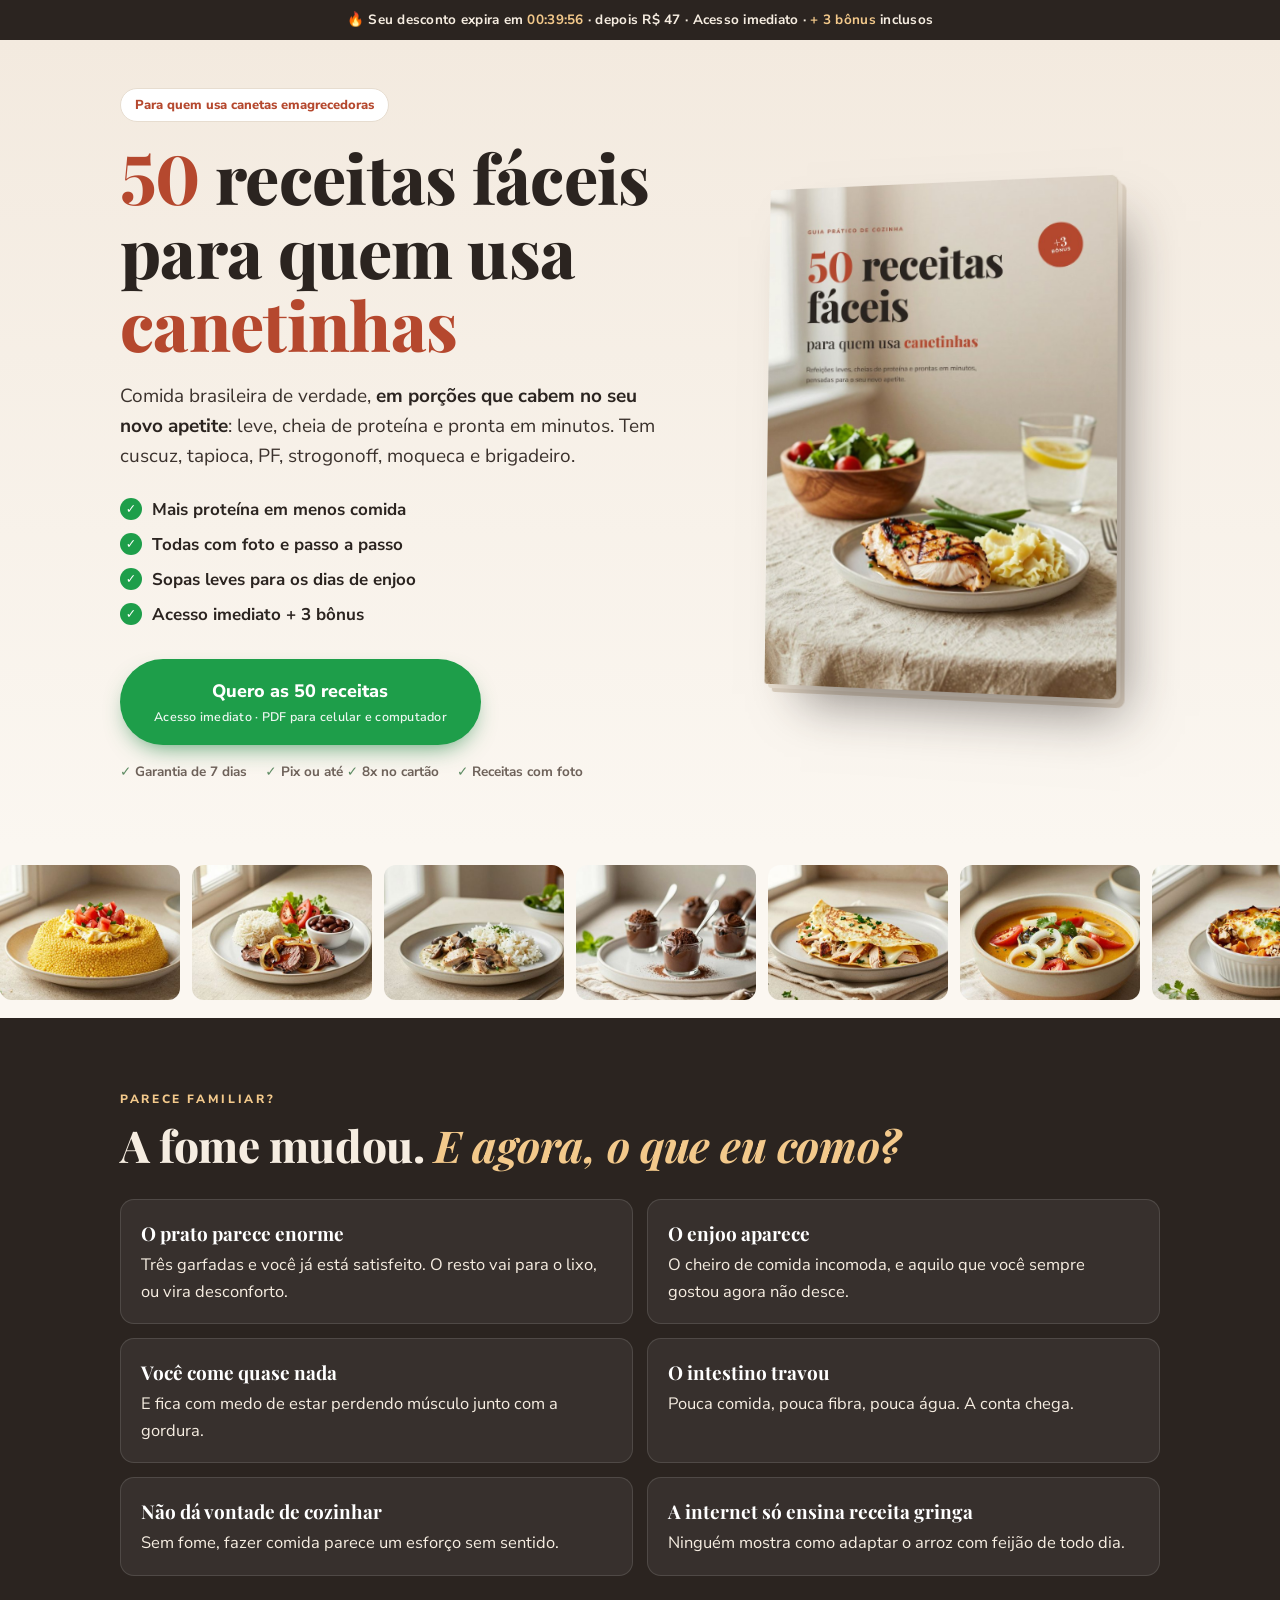
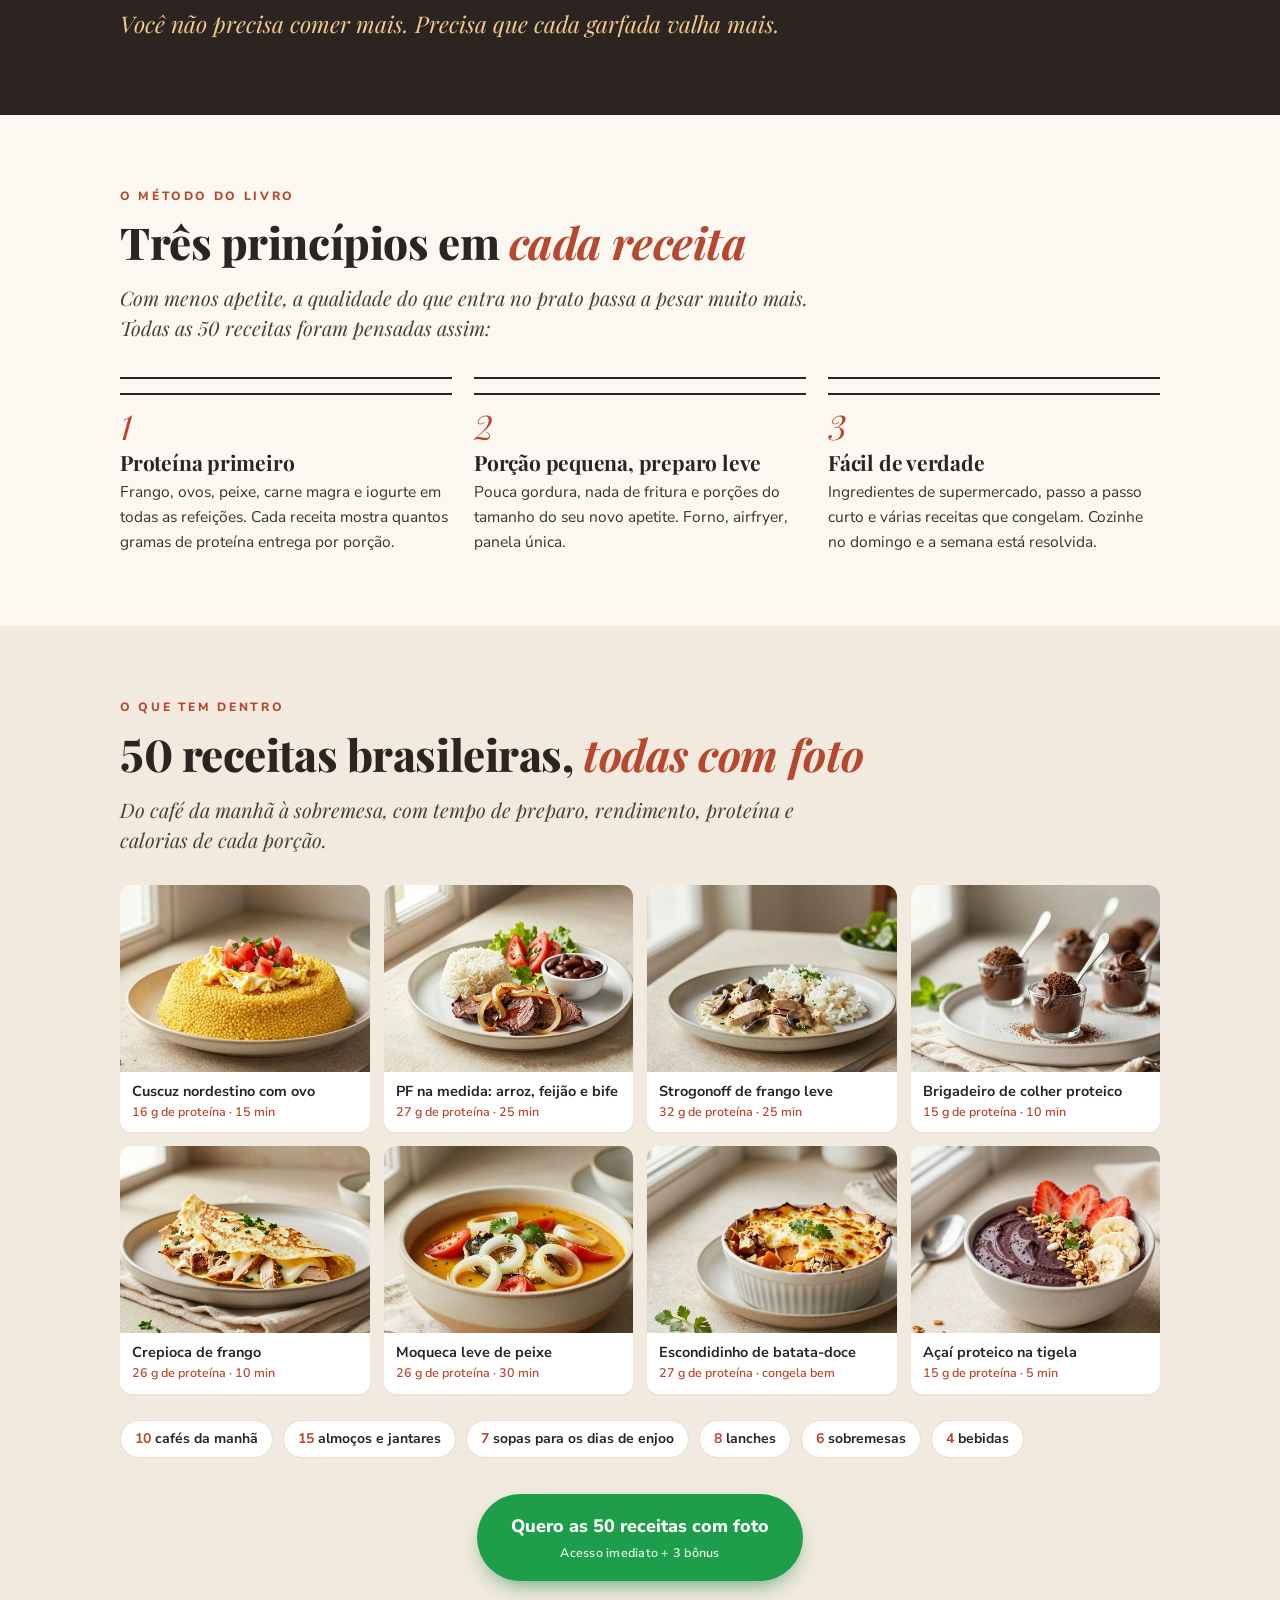
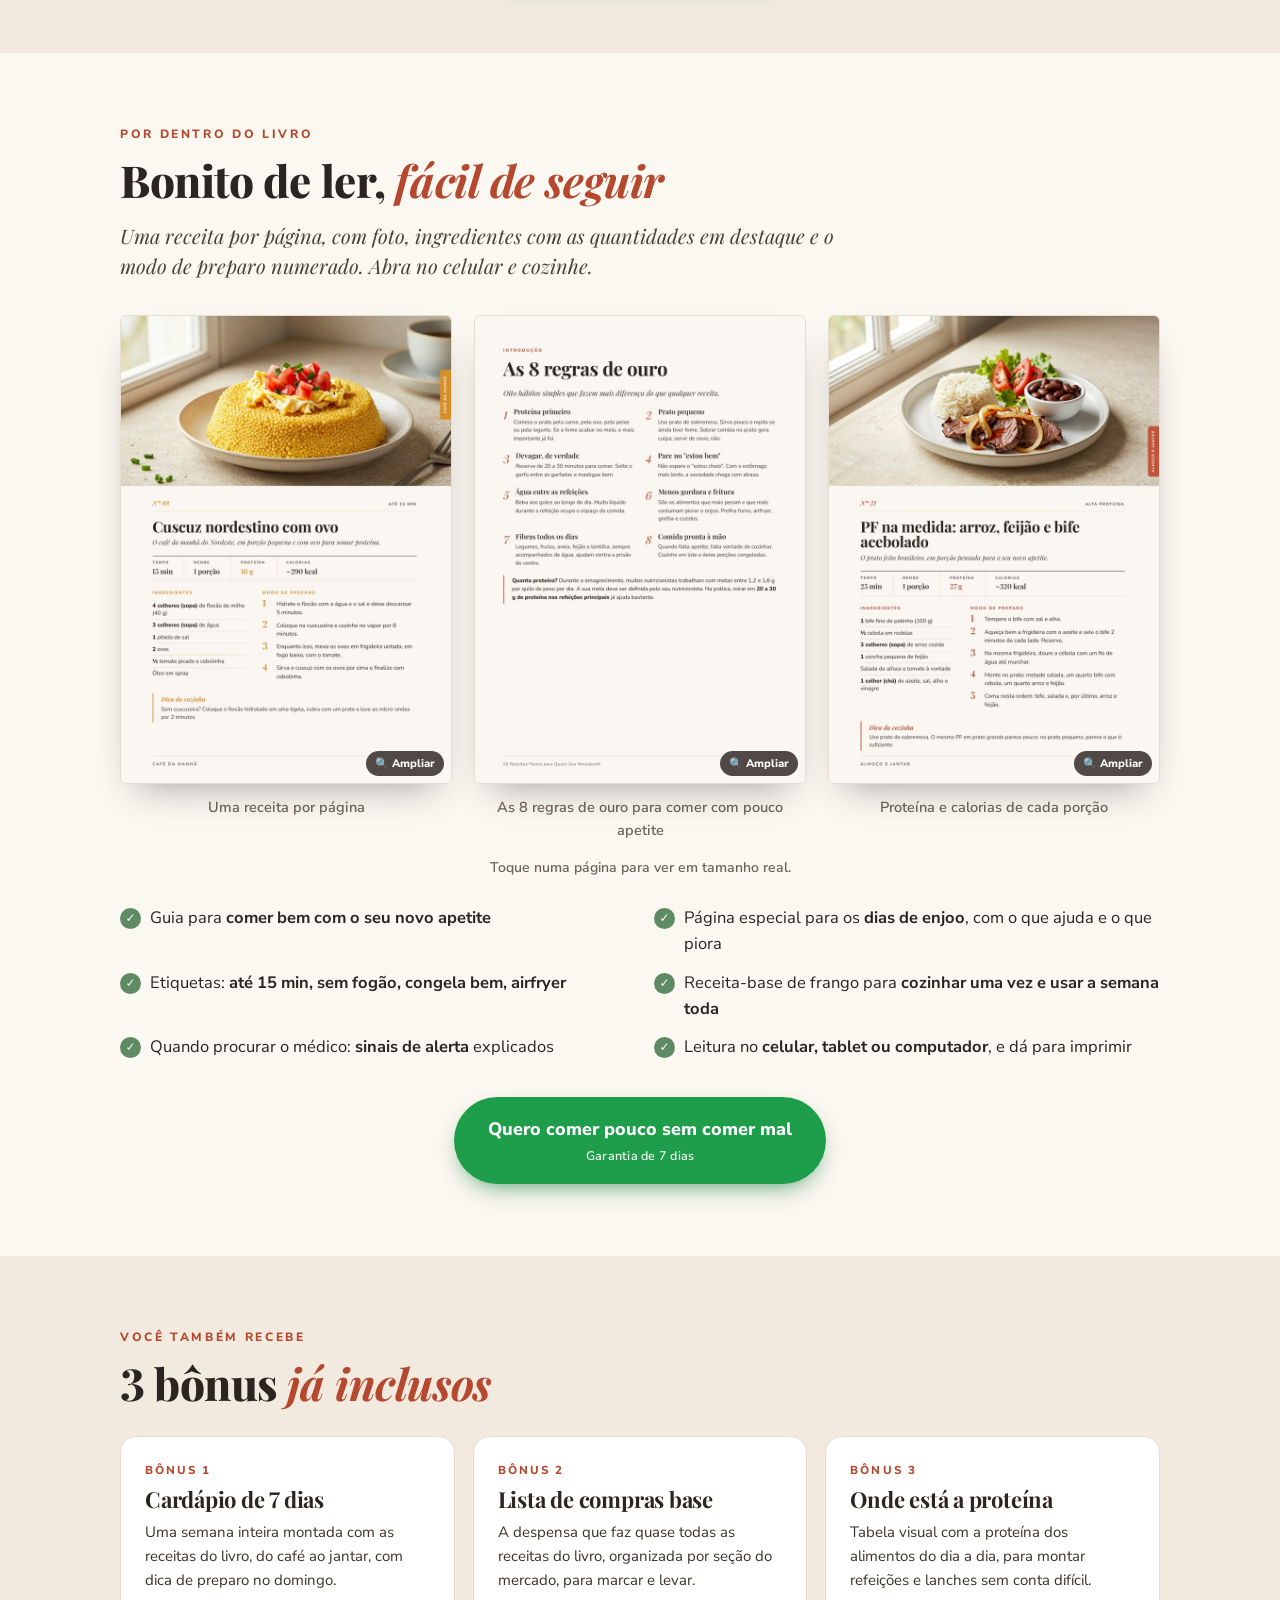
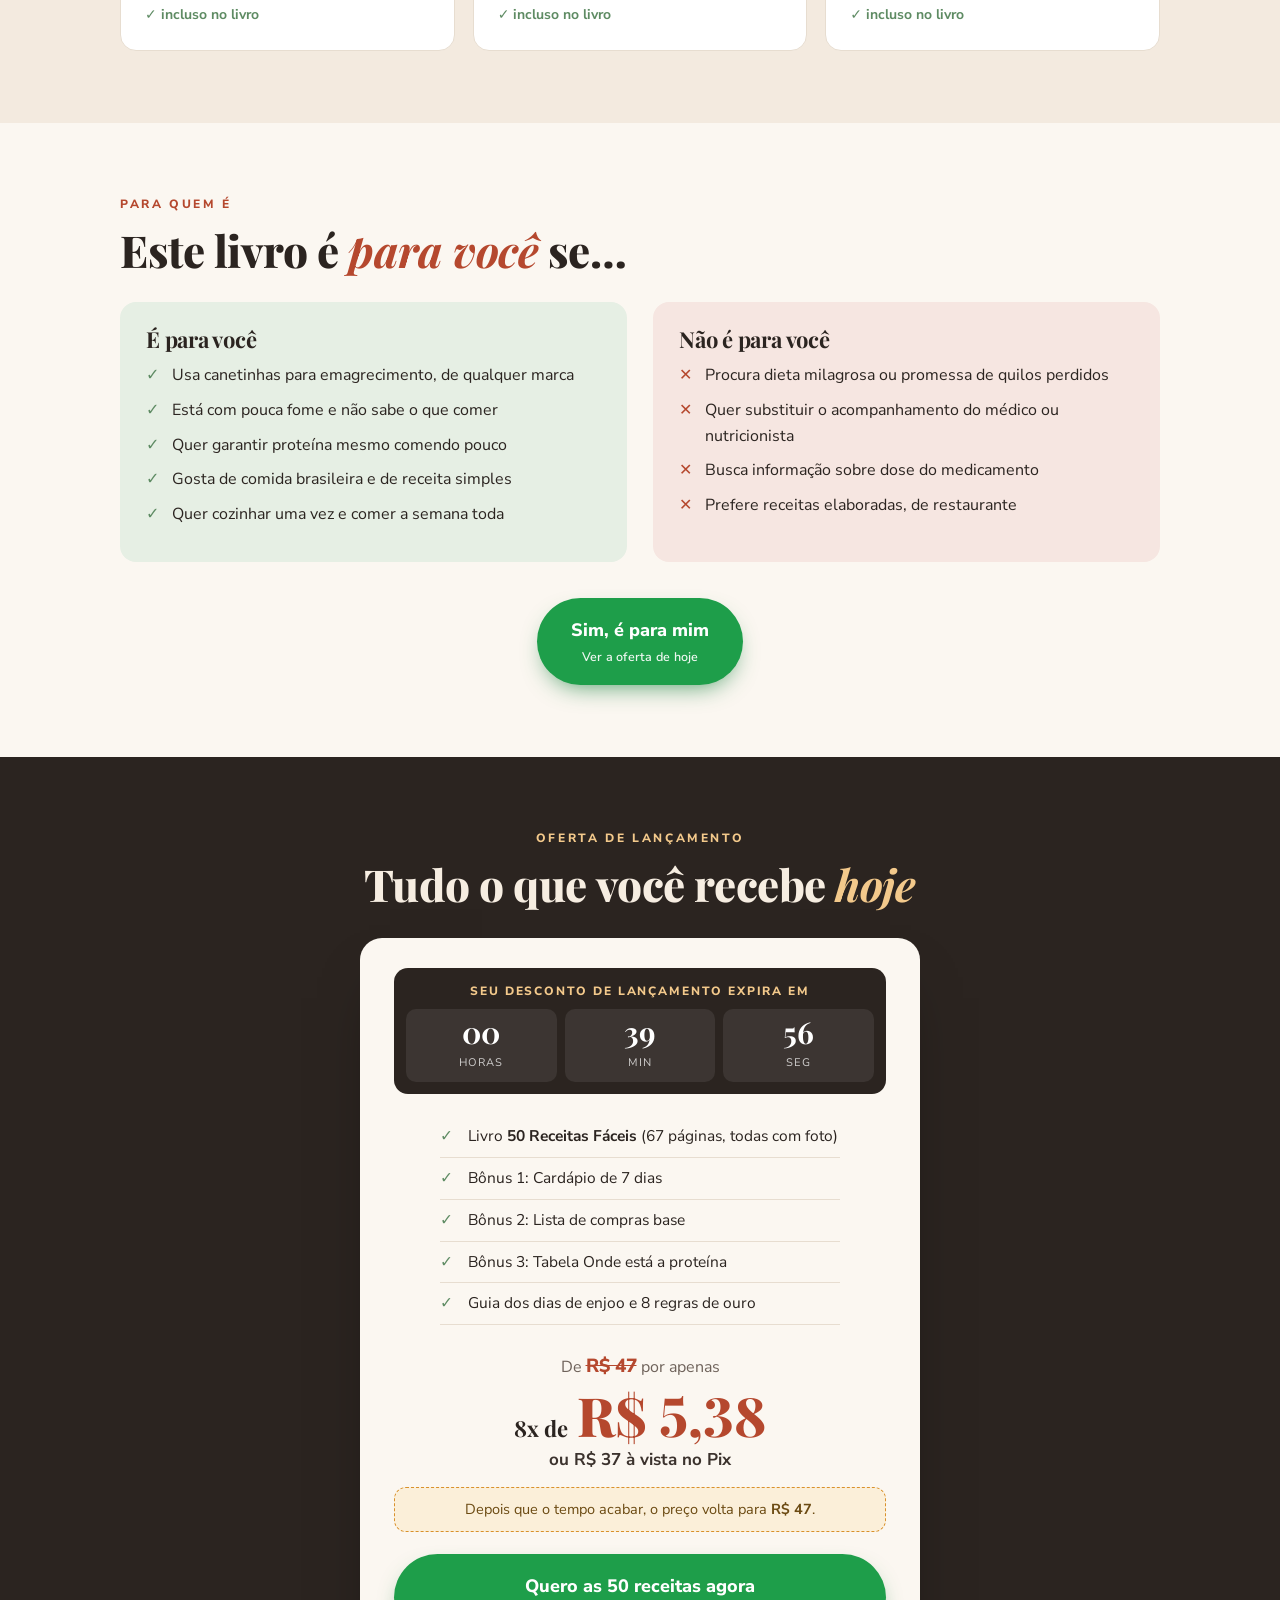
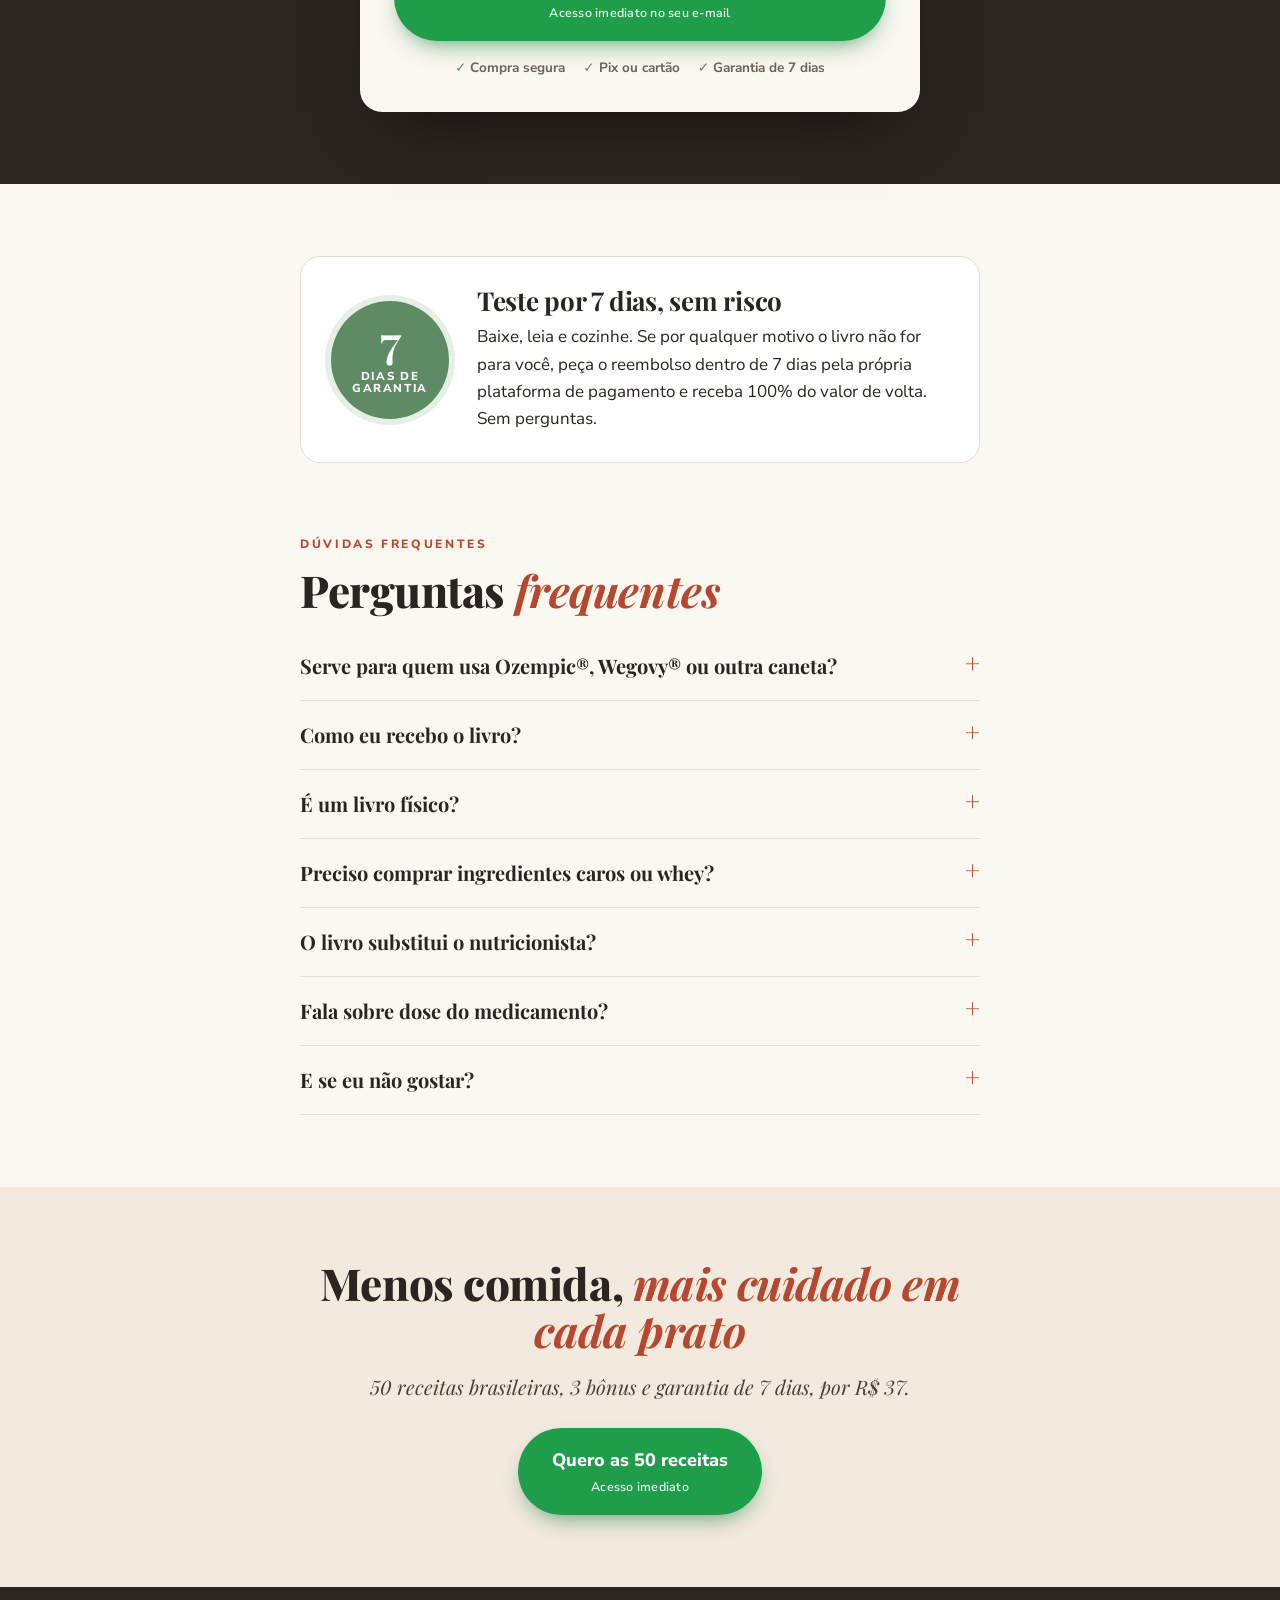
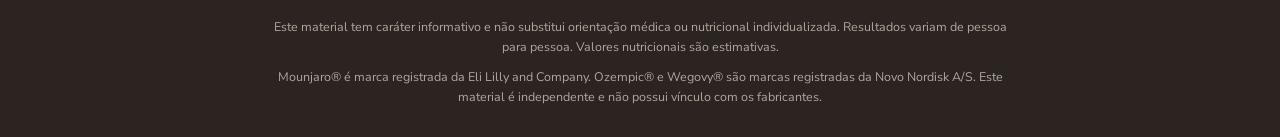
==== commit e5b5980d: "Landing: preço riscado com o preço real pós-contador (R$ 47) Co-Authored-By: Claude Opus 5.5 <norepl" ====
--- a/index.html
+++ b/index.html
@@ -170,6 +170,7 @@
 .caixa{background:var(--papel);color:var(--tinta);border-radius:22px;padding:34px;max-width:560px;margin:30px auto 0;text-align:center;
   box-shadow:0 30px 60px -30px rgba(0,0,0,.6)}
 .caixa .de{color:var(--suave);font-size:16px}
+.caixa .de s{color:var(--terra);font-weight:800;font-size:19px}
 .caixa .por{font-family:var(--serif);font-weight:800;font-size:64px;line-height:1;color:var(--terra);margin:6px 0}
 .caixa .por small{font-size:24px;vertical-align:top;margin-right:4px}
 .caixa .parc{font-weight:700;color:#3B322D;margin-bottom:22px}
@@ -558,6 +559,8 @@
     document.getElementById("kicker-oferta").textContent = "Oferta especial";
   }
   if (lote) {
+    // âncora verdadeira: PRECO_DEPOIS é o preço cobrado de fato no CHECKOUT_NORMAL quando o tempo acaba
+    document.getElementById("rotulo-preco").innerHTML = "De <s>" + brl(CONFIG.PRECO_DEPOIS) + "</s> por apenas";
     var box = document.getElementById("contador"), curto = q(".ct-curto");
     box.hidden = false;
     var pad = function (n) { return (n < 10 ? "0" : "") + n; };
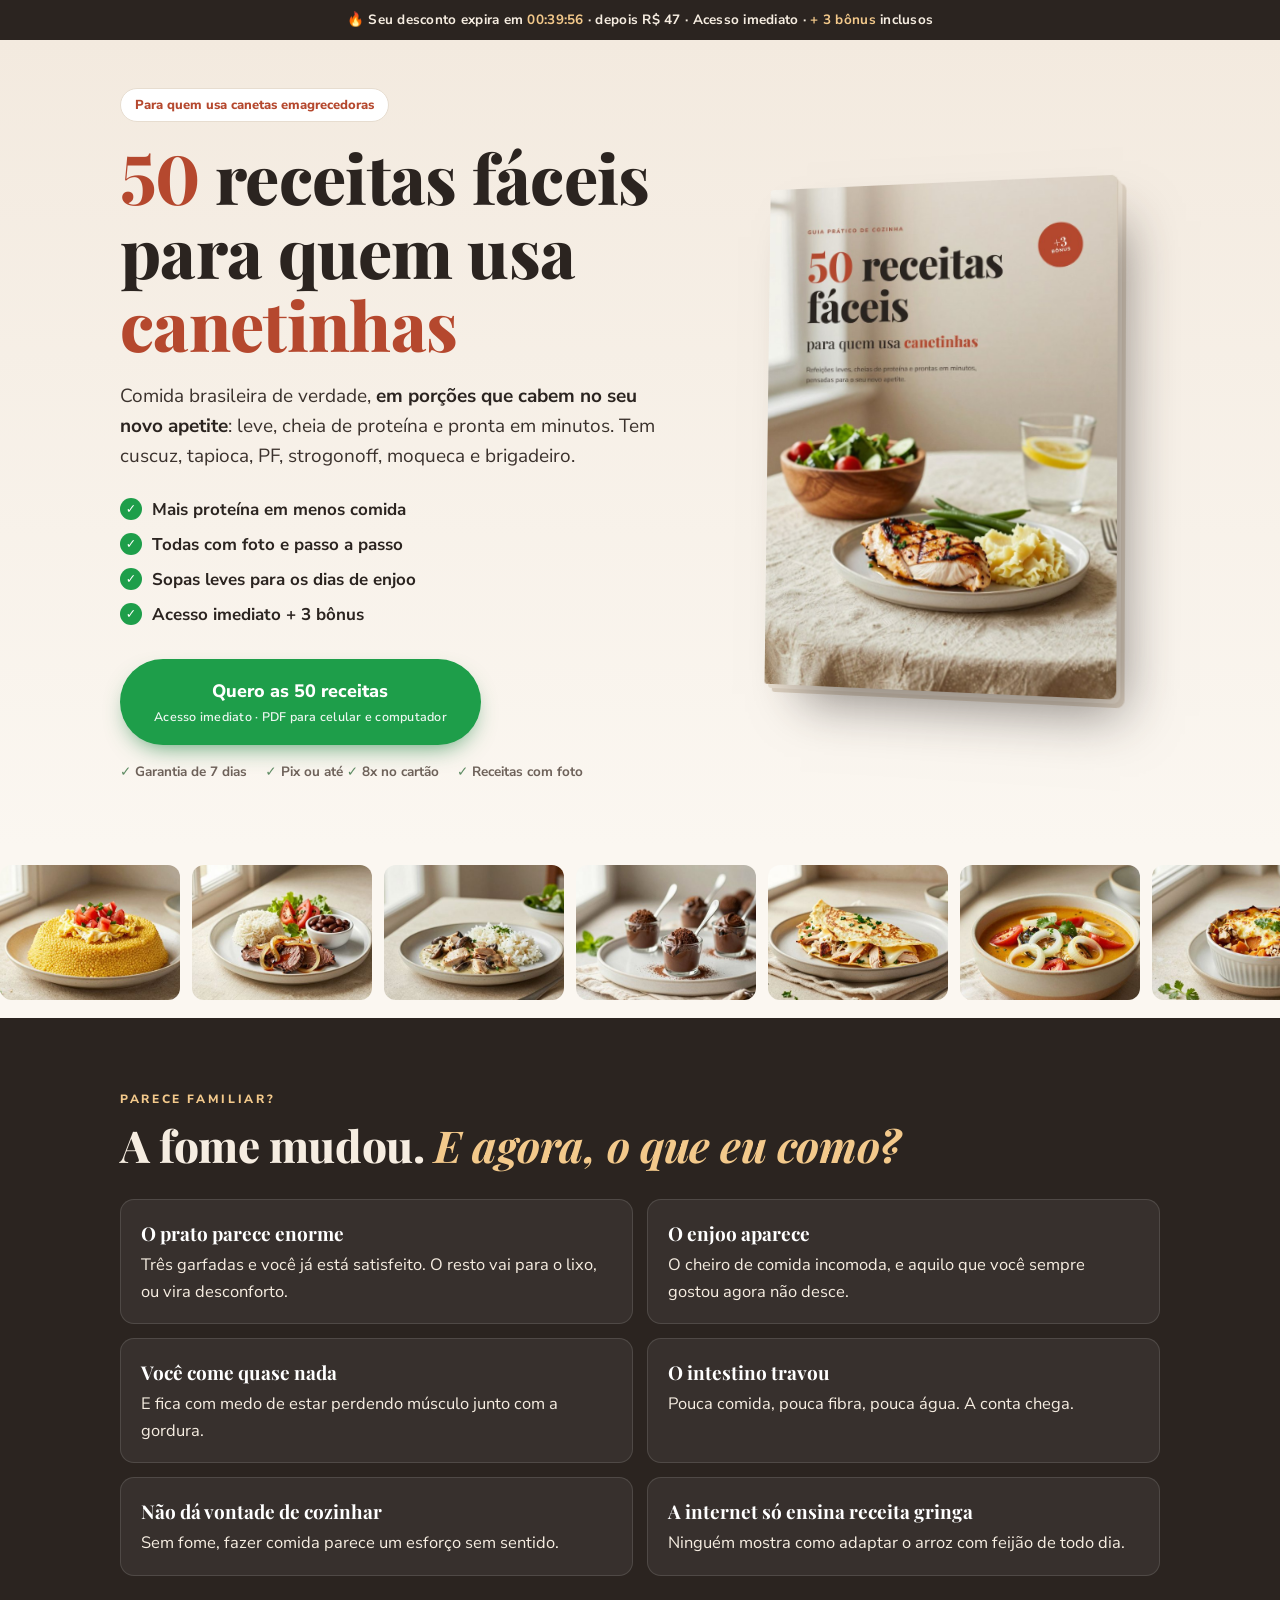
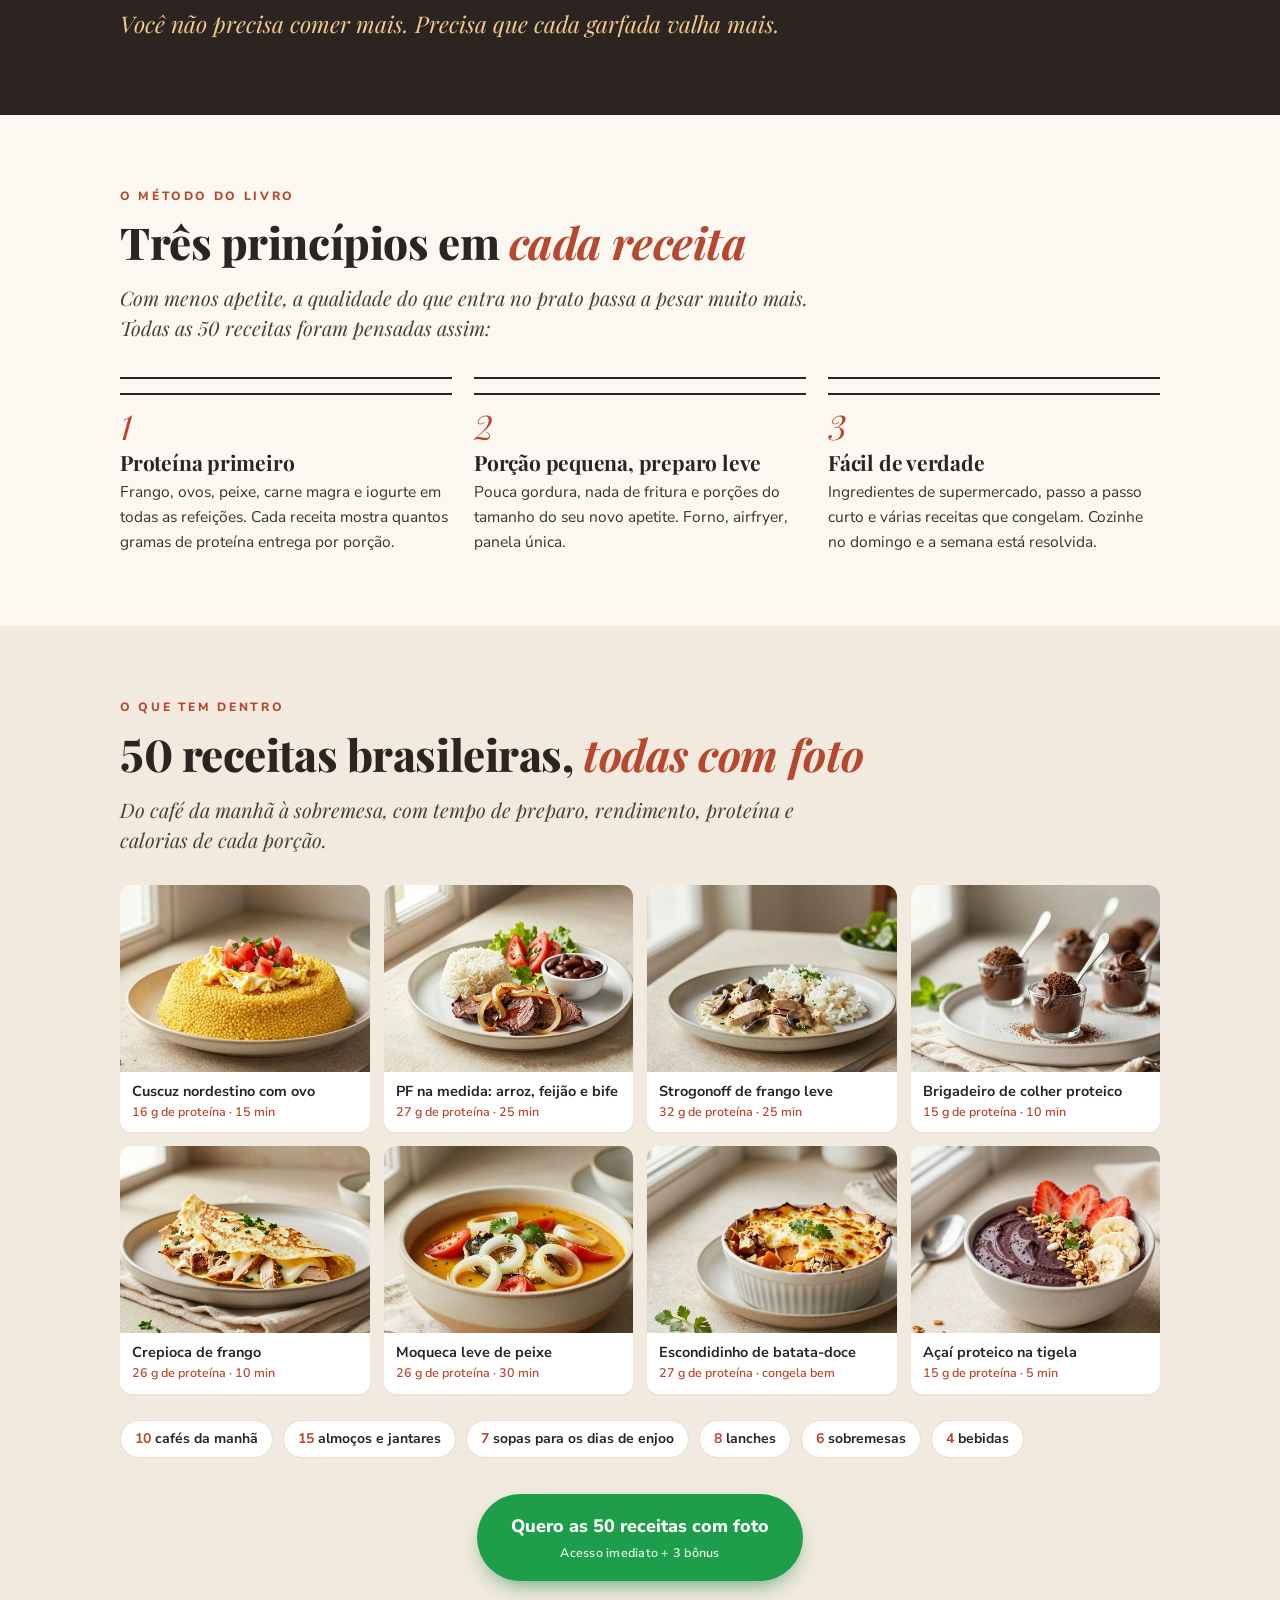
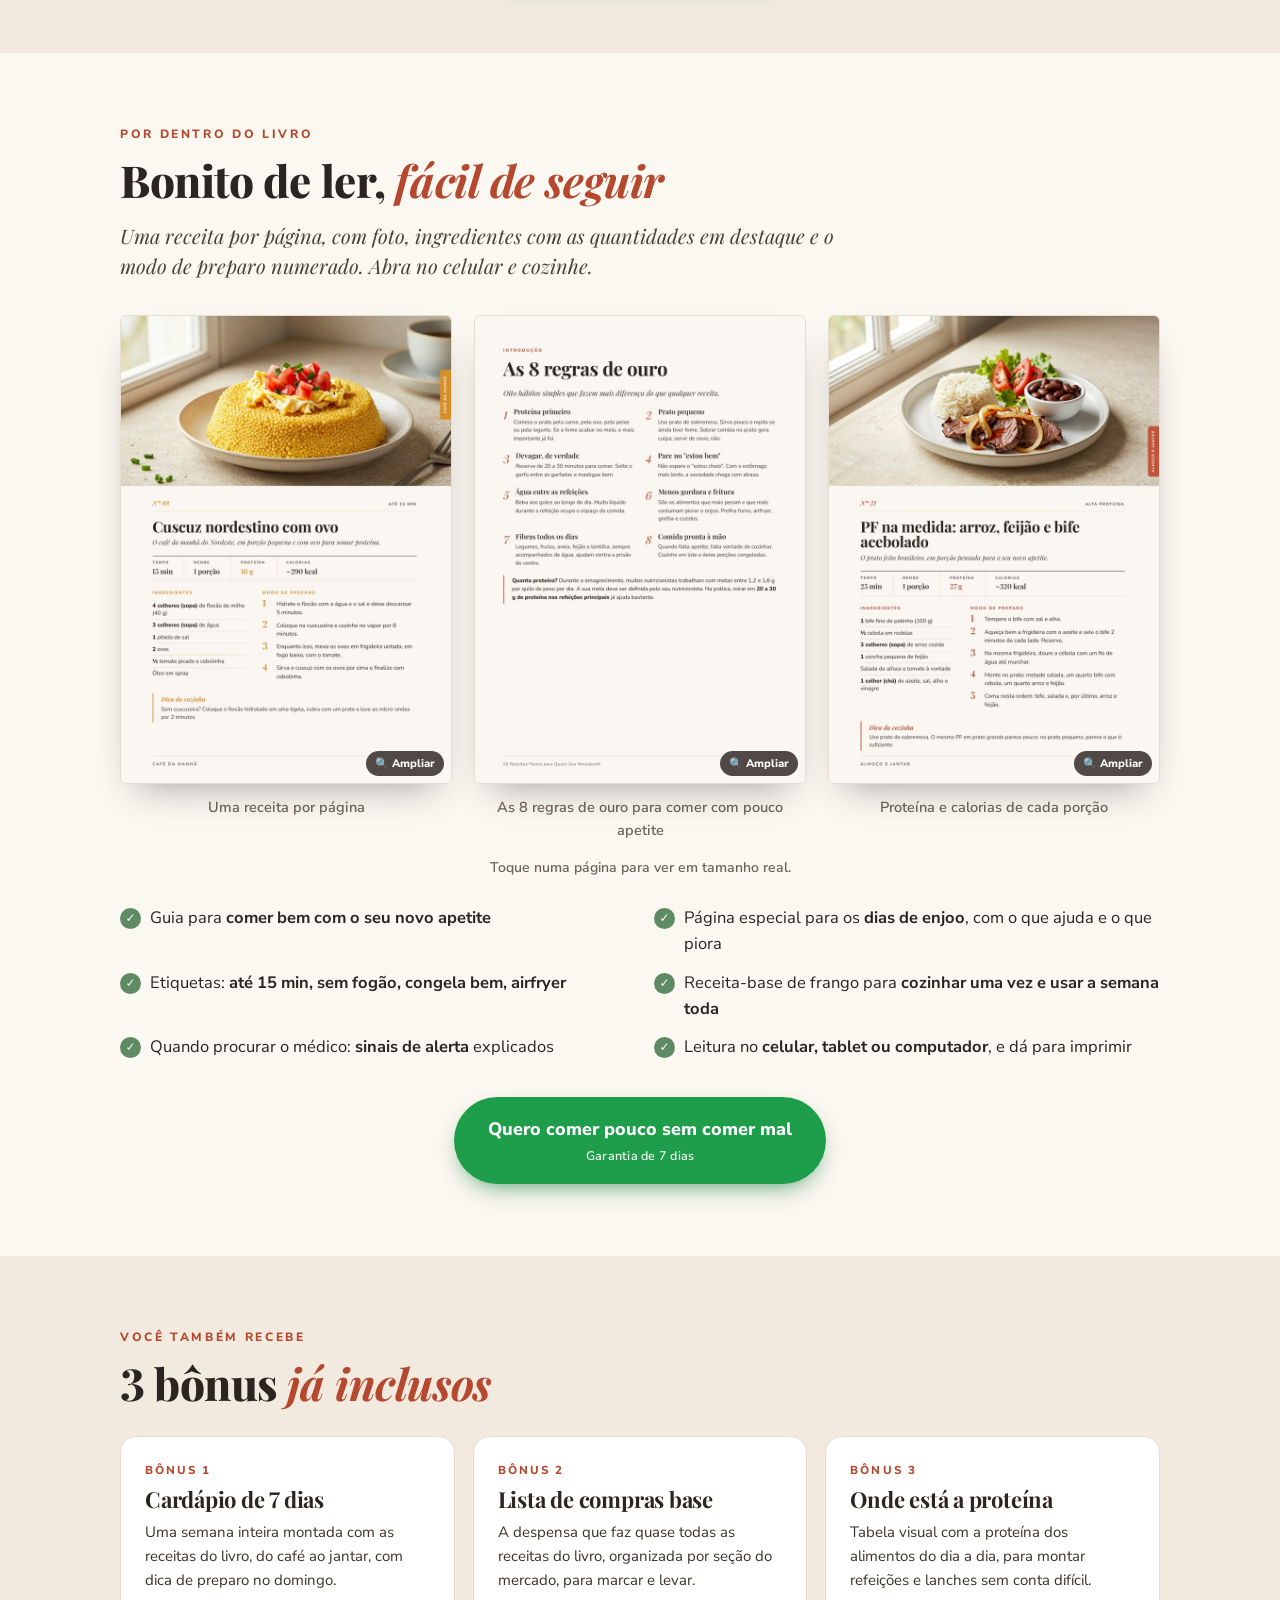
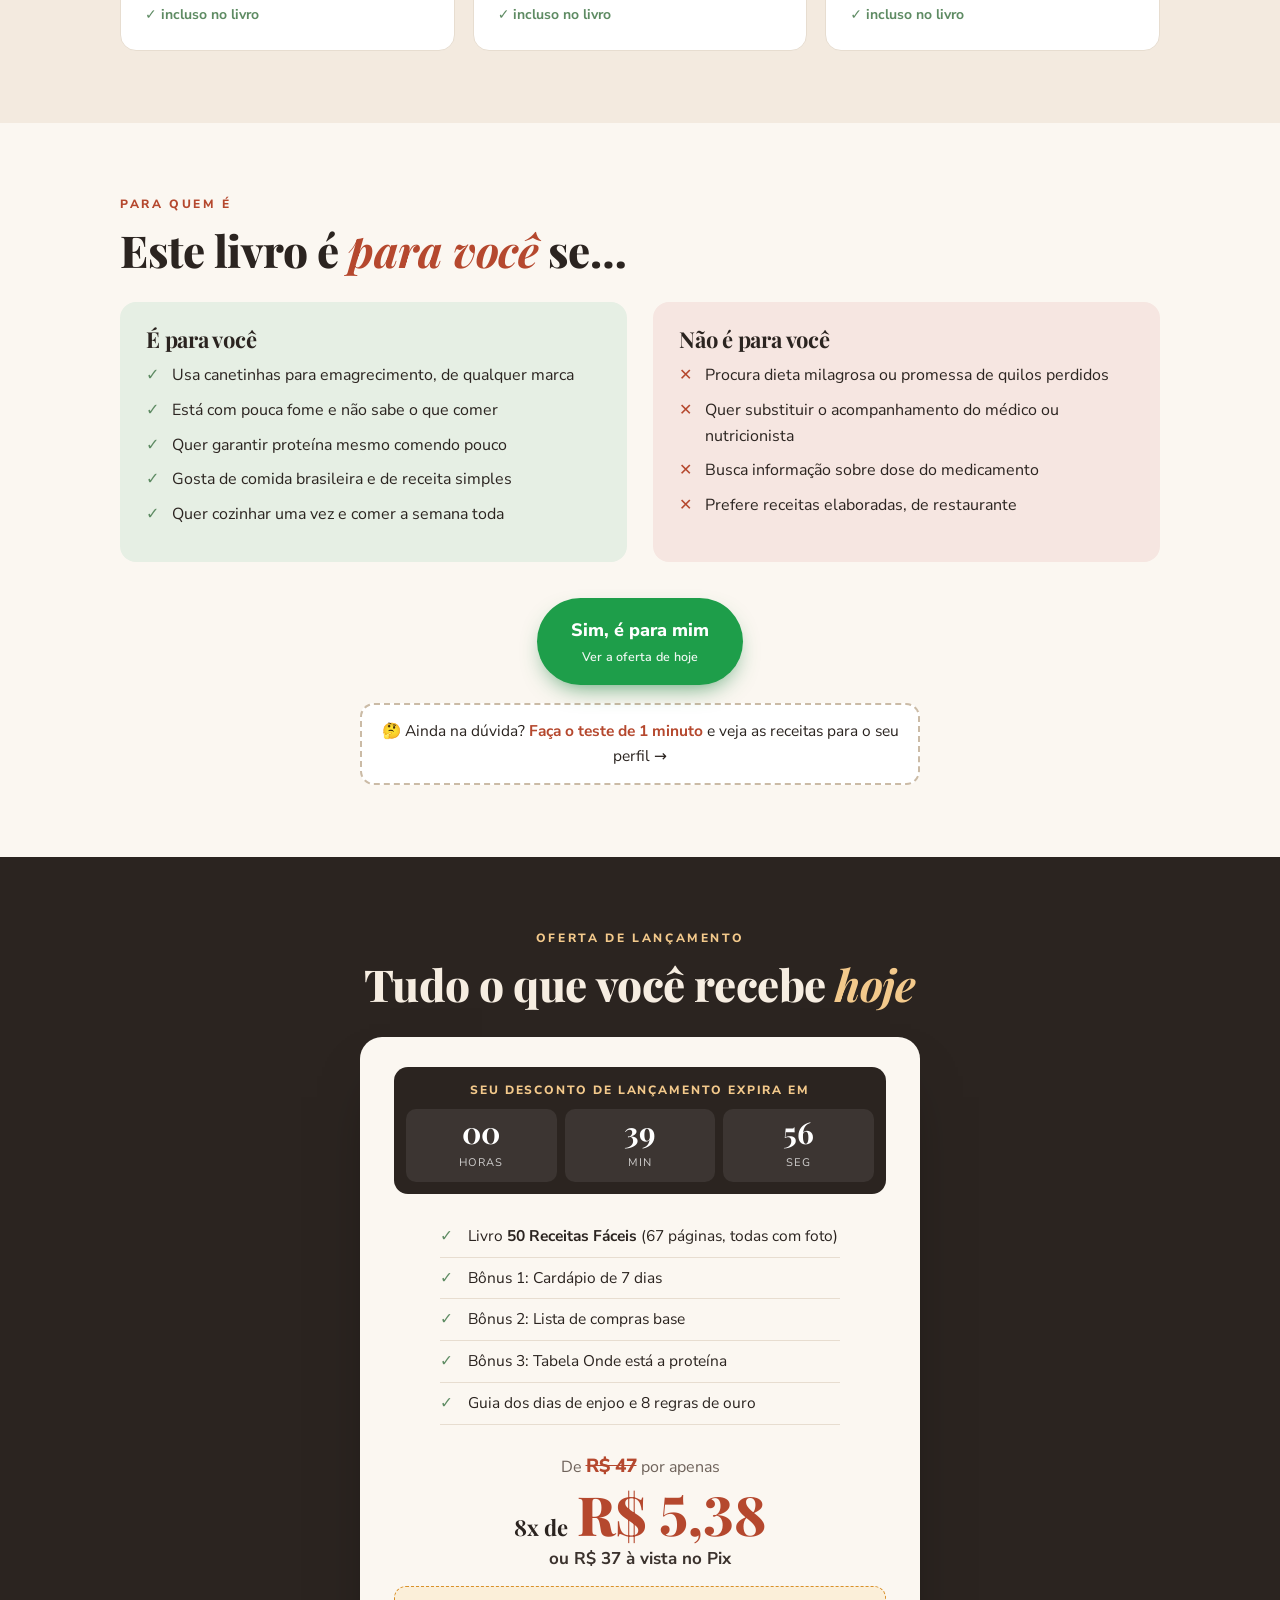
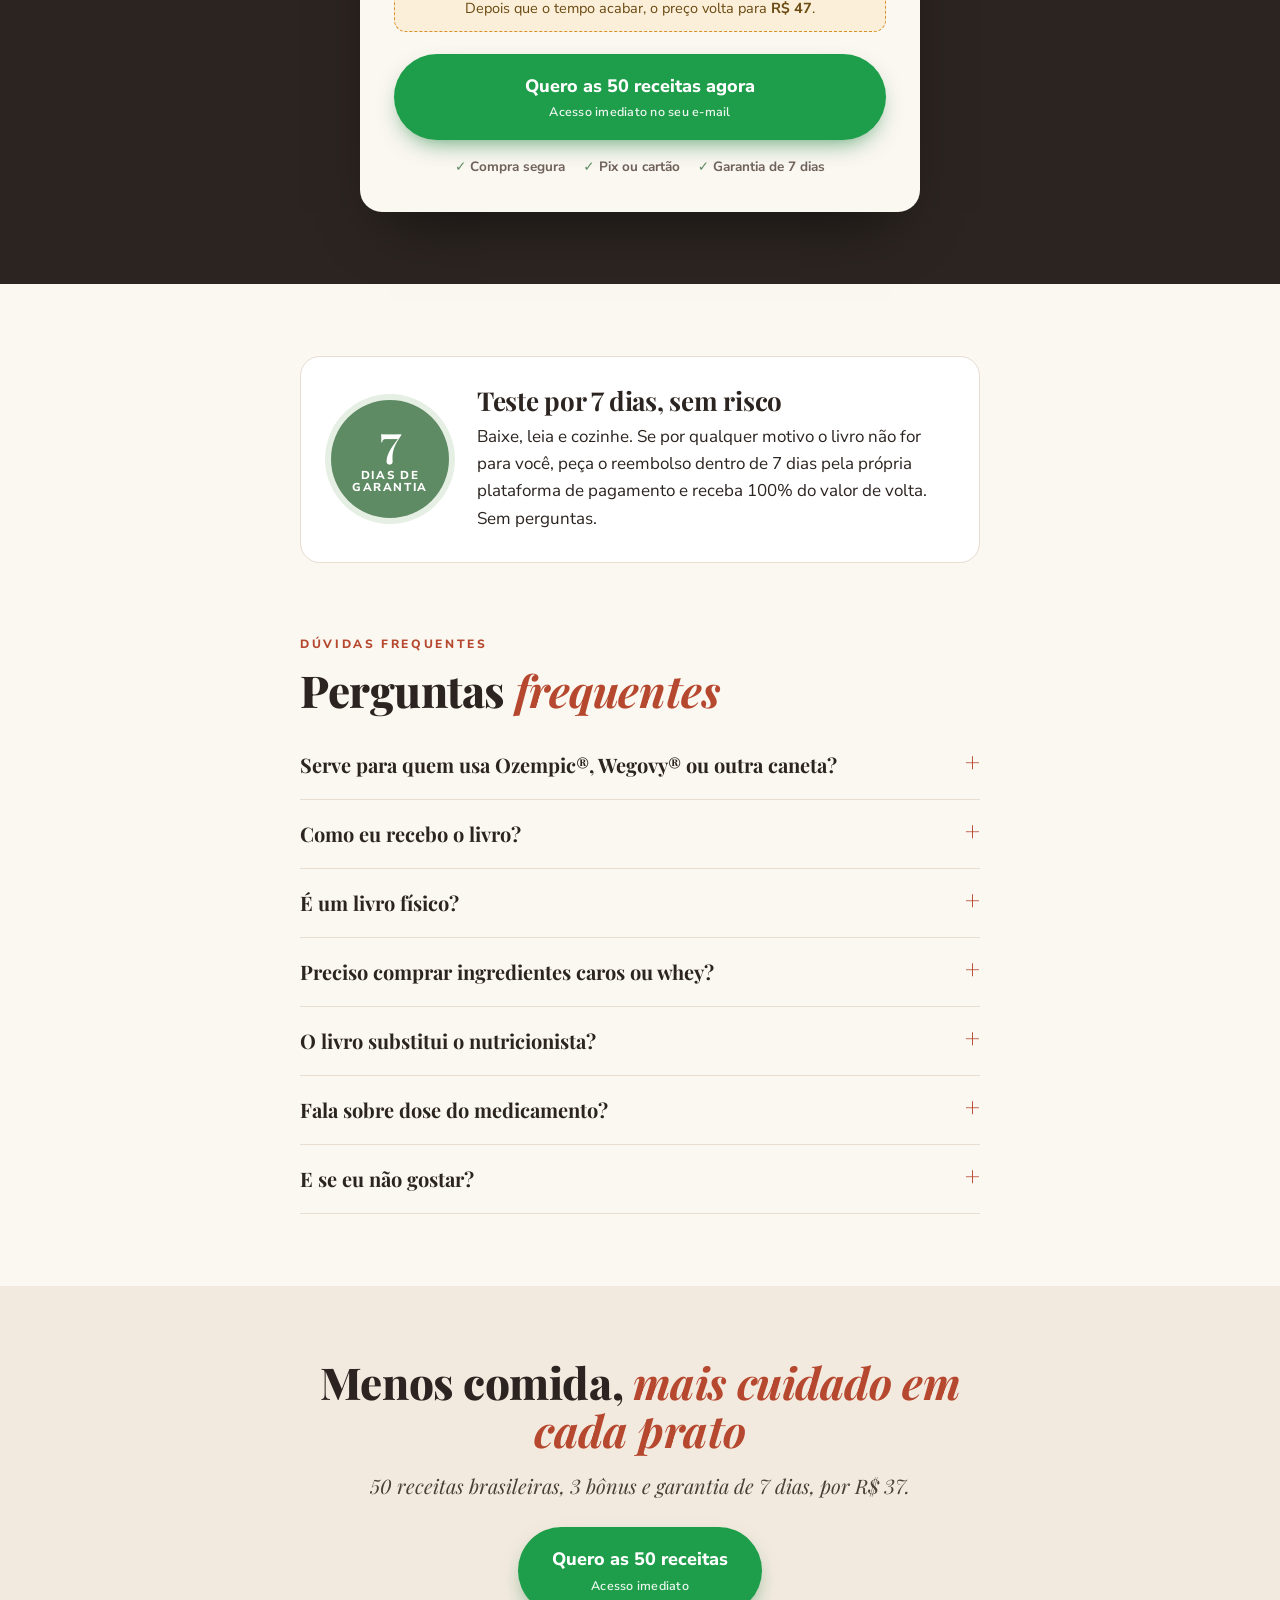
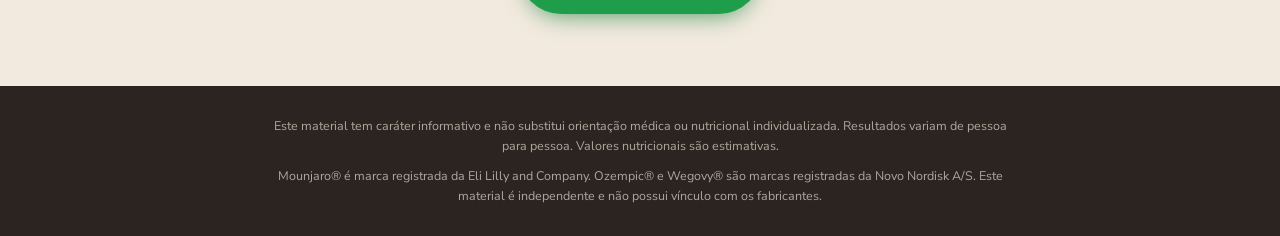
==== commit e9bea834: "Quiz O que comer quando a fome some, com resultado personalizado e link na landing Co-Authored-By: C" ====
--- a/index.html
+++ b/index.html
@@ -47,6 +47,10 @@
   70%{box-shadow:0 10px 24px -10px rgba(22,128,61,.8),0 0 0 16px rgba(30,158,74,0)}
   100%{box-shadow:0 10px 24px -10px rgba(22,128,61,.8),0 0 0 0 rgba(30,158,74,0)}}
 .meio-cta{text-align:center;margin-top:36px}
+.quiz-link{display:block;max-width:560px;margin:18px auto 0;text-align:center;background:#fff;border:2px dashed #cbbba6;border-radius:14px;
+  padding:14px 16px;color:var(--tinta);text-decoration:none;font-size:15.5px}
+.quiz-link b{color:var(--terra)}
+.quiz-link:hover{border-color:var(--terra)}
 
 /* checklist do hero */
 .checks{margin:-8px 0 26px}
@@ -410,6 +414,7 @@
       </ul></div>
     </div>
     <div class="meio-cta"><a class="cta" href="#oferta">Sim, é para mim<small>Ver a oferta de hoje</small></a></div>
+    <a class="quiz-link" href="quiz.html">🤔 Ainda na dúvida? <b>Faça o teste de 1 minuto</b> e veja as receitas para o seu perfil →</a>
   </div>
 </section>
 
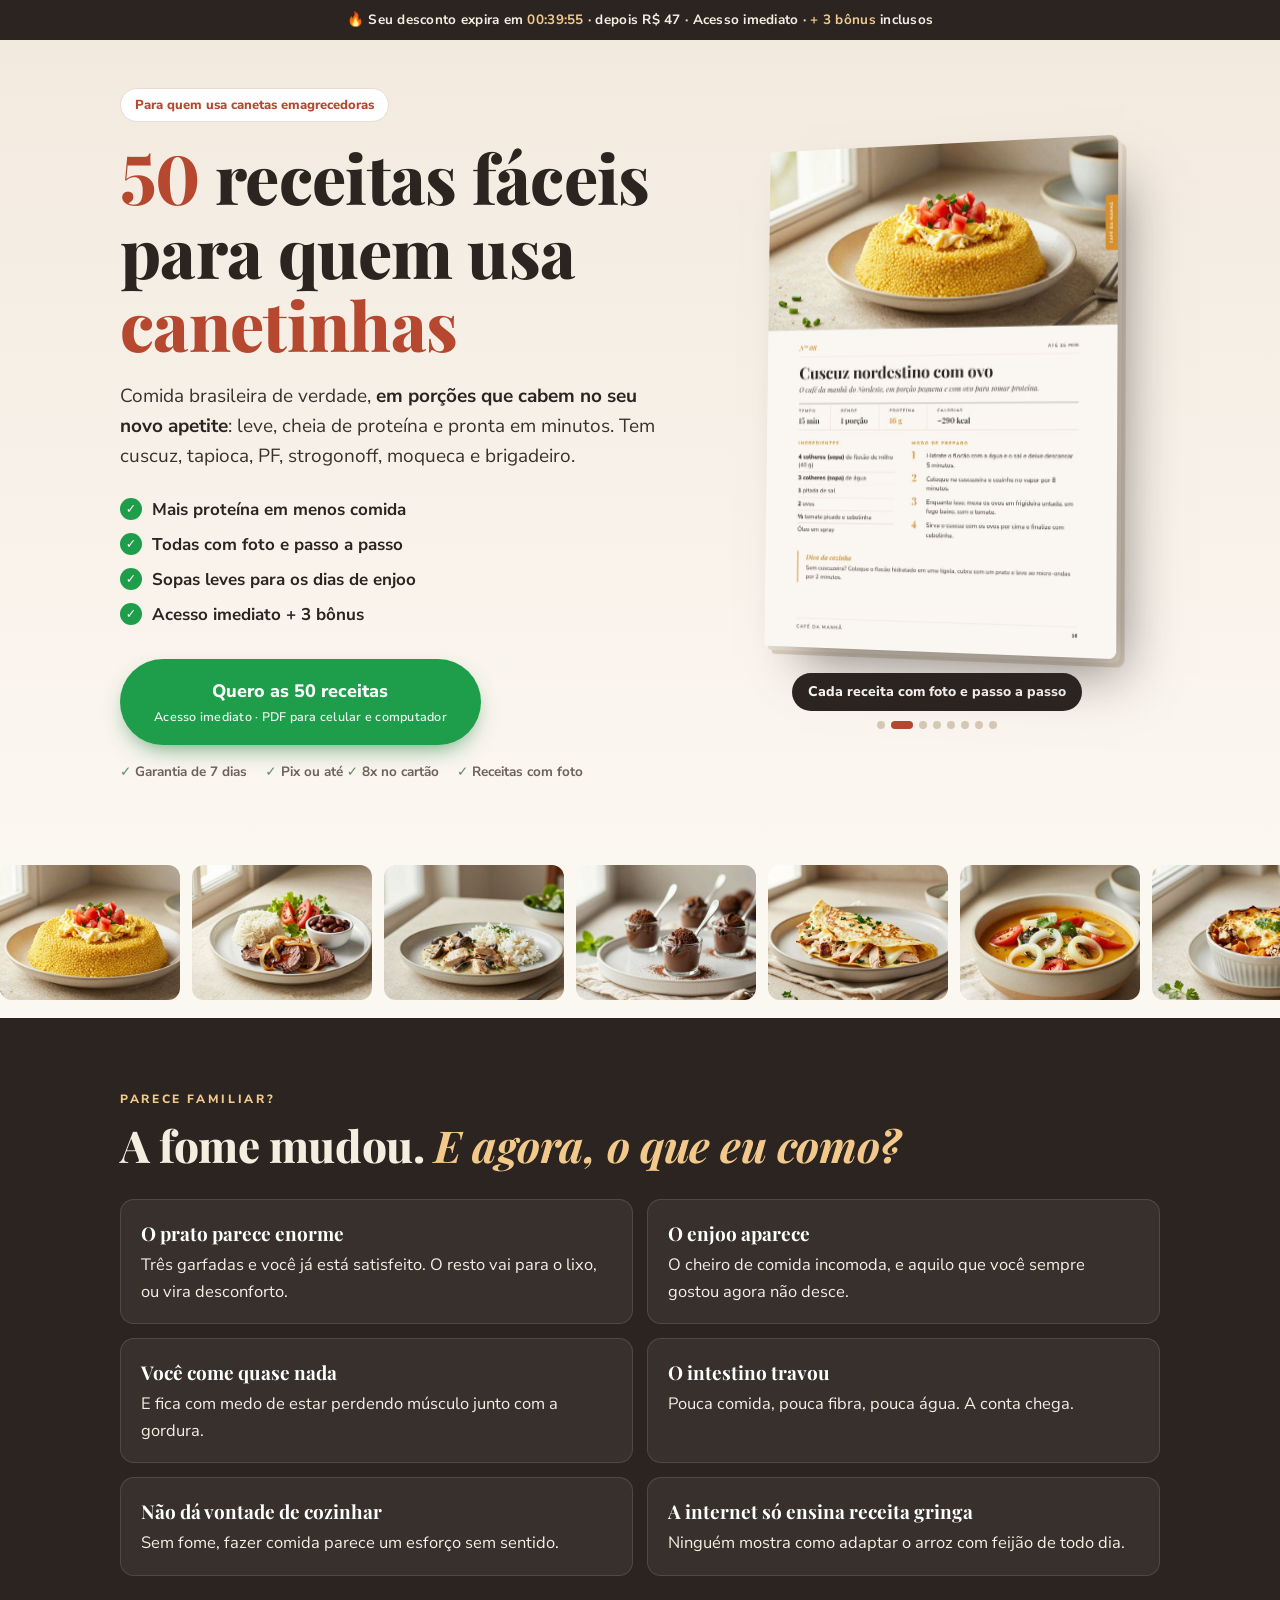
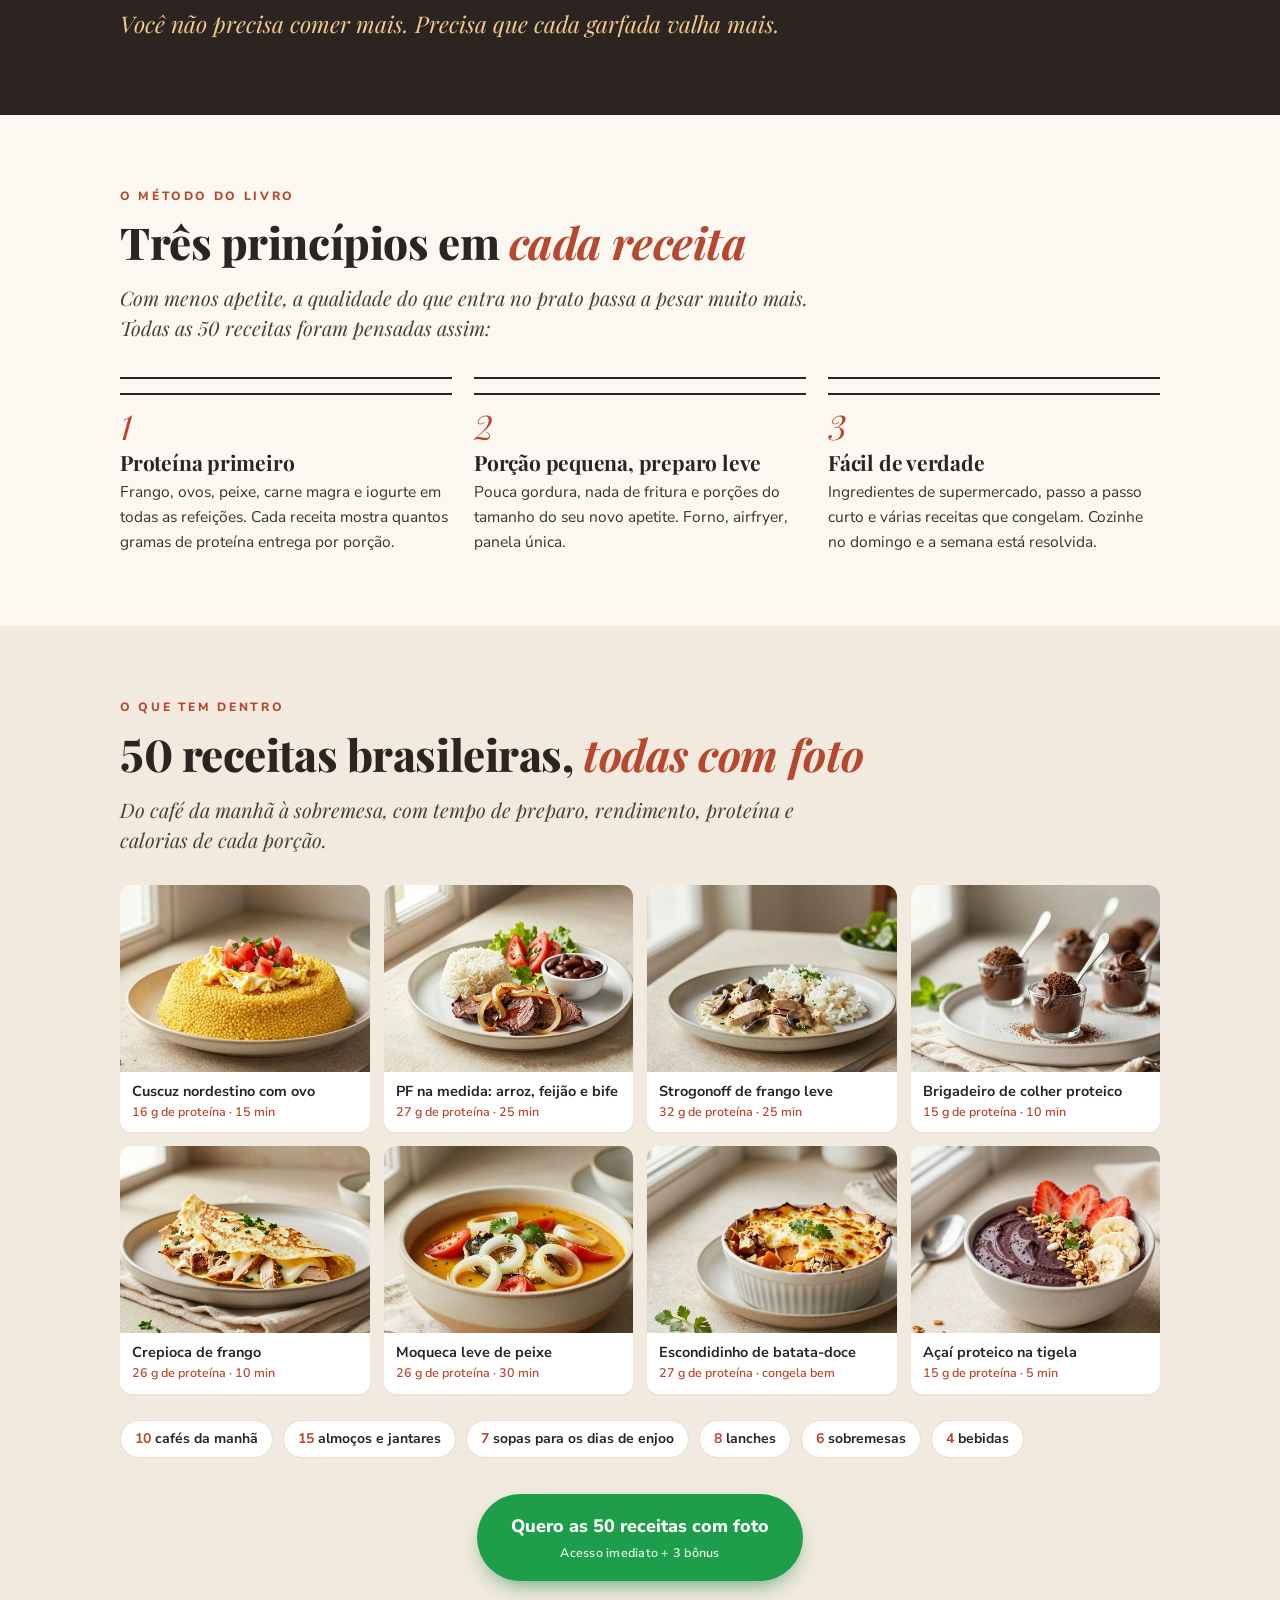
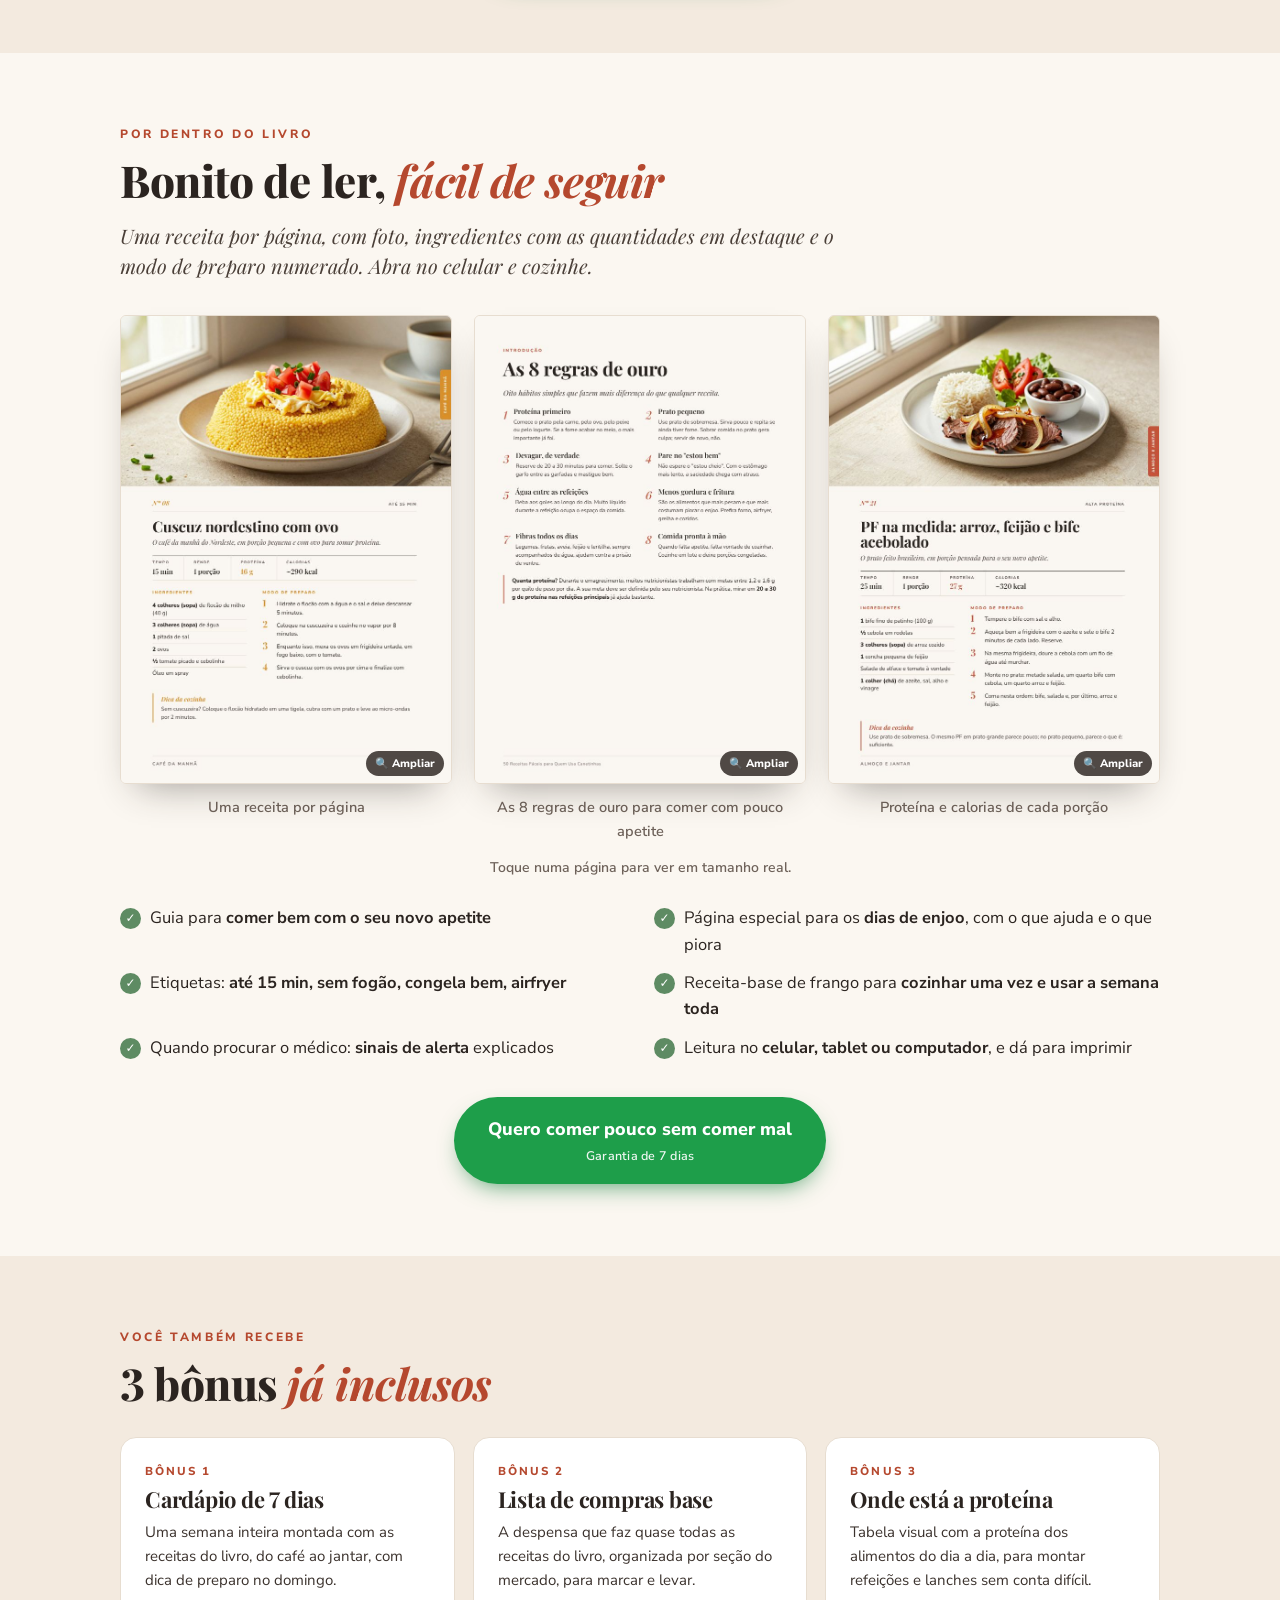
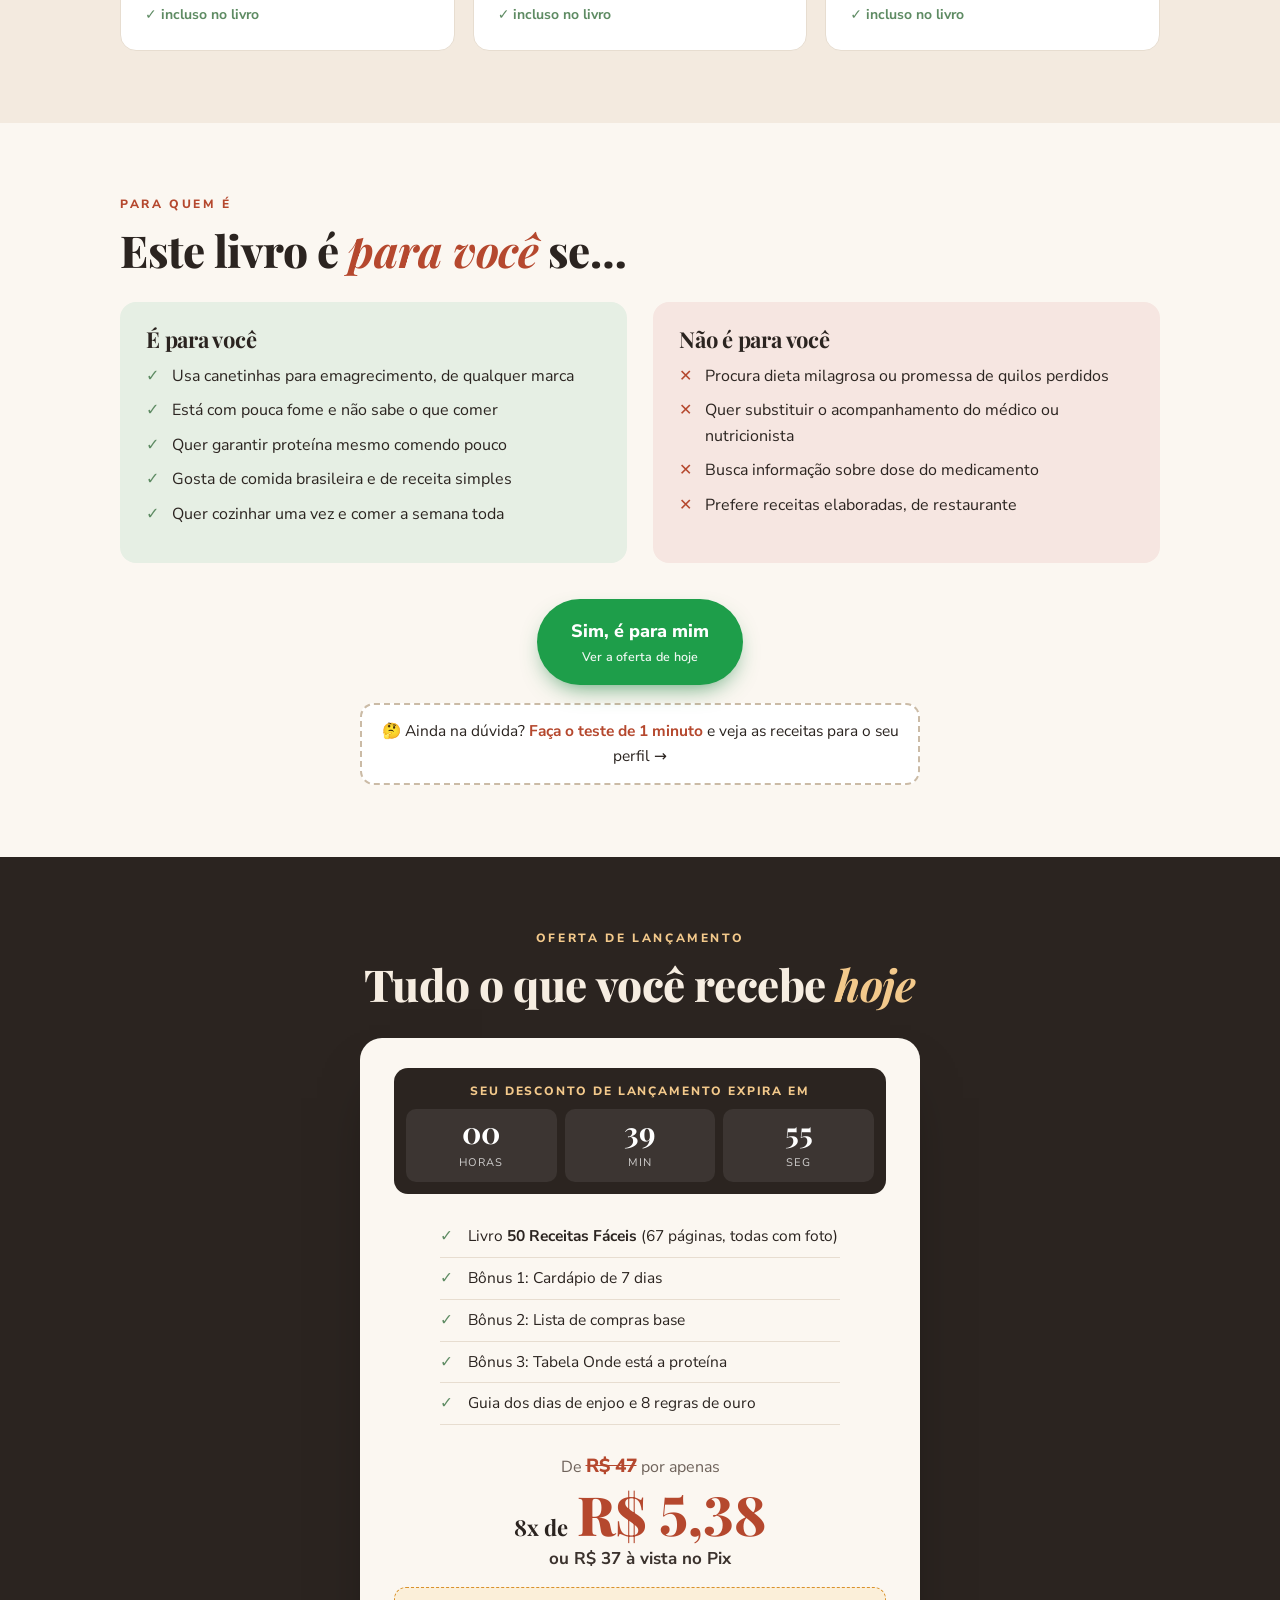
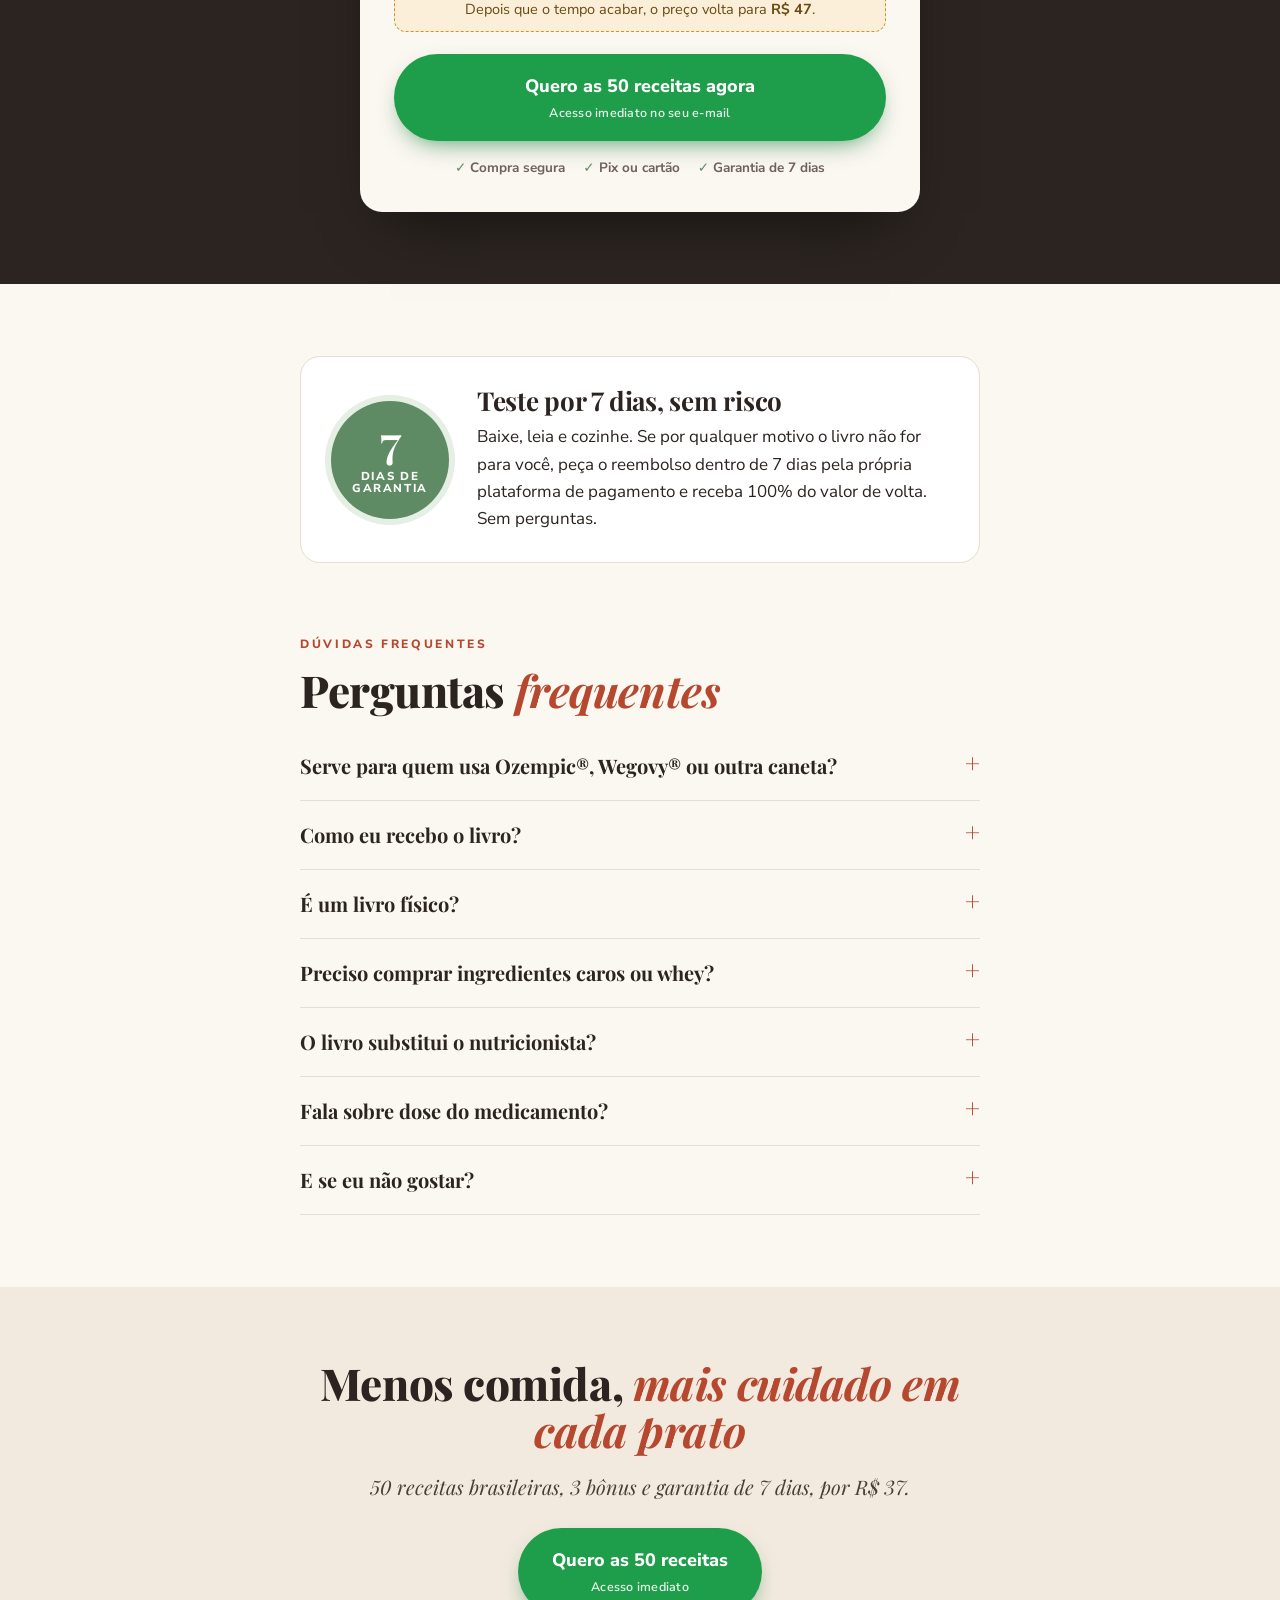
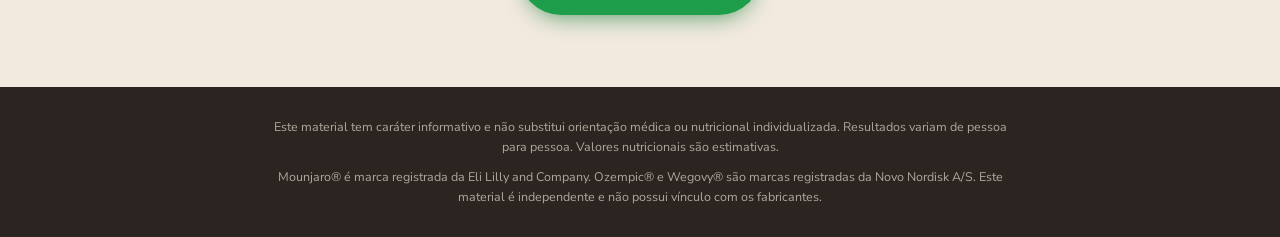
==== commit 4c059a62: "Hero: vitrine com capa e paginas do livro trocando sozinhas, paginas regeradas do PDF atual Co-Autho" ====
--- a/index.html
+++ b/index.html
@@ -85,10 +85,17 @@
 .hero h1 em{font-style:normal;color:var(--terra)}
 .hero .sub{font-size:19px;margin:20px 0 28px;color:#3B322D;max-width:34em}
 .hero .sub b{color:var(--tinta)}
-.livro{perspective:1400px;display:flex;justify-content:center}
-.livro img{width:min(360px,80vw);border-radius:3px 8px 8px 3px;transform:rotateY(-14deg) rotateX(2deg);
-  box-shadow:-2px 0 0 #d9cbb8 inset,22px 30px 50px -18px rgba(43,36,32,.55),4px 4px 0 #e9dfd1,8px 8px 0 #ddd1c1;transition:transform .5s}
-.livro img:hover{transform:rotateY(-6deg)}
+.livro{perspective:1400px;display:flex;flex-direction:column;align-items:center}
+.slides{position:relative;width:min(360px,80vw);aspect-ratio:900/1273;border-radius:3px 8px 8px 3px;overflow:hidden;background:#fff;cursor:pointer;
+  transform:rotateY(-14deg) rotateX(2deg);transition:transform .5s;
+  box-shadow:22px 30px 50px -18px rgba(43,36,32,.55),4px 4px 0 #e9dfd1,8px 8px 0 #ddd1c1}
+.slides:hover{transform:rotateY(-6deg)}
+.slides img{position:absolute;inset:0;width:100%;height:100%;object-fit:cover;opacity:0;transition:opacity .8s ease}
+.slides img.on{opacity:1}
+.legenda{margin-top:22px;background:var(--tinta);color:#fff;font-weight:800;font-size:14px;padding:8px 16px;border-radius:999px;transition:opacity .3s;text-align:center}
+.pontos{display:flex;gap:6px;margin-top:10px}
+.pontos button{width:8px;height:8px;border-radius:50%;border:0;background:#d6c8b5;padding:0;cursor:pointer;transition:width .3s,background .3s}
+.pontos button.on{width:22px;border-radius:99px;background:var(--terra)}
 .pill{display:inline-block;background:#fff;border:1px solid var(--linha);border-radius:999px;padding:6px 14px;font-size:13px;font-weight:800;color:var(--terra);margin-bottom:18px}
 
 /* dor */
@@ -222,7 +229,8 @@
   .hero{padding:28px 0 48px}
   .hero-grid{grid-template-columns:1fr;gap:28px}
   .hero-grid .livro{order:-1}
-  .livro img{width:min(250px,64vw)}
+  .slides{width:min(250px,64vw)}
+  .legenda{margin-top:16px;font-size:13px}
   .hero .sub{font-size:17px}
   .dores,.tres,.inclui,.quem,.bonus,.autora-grid{grid-template-columns:1fr}
   .autora-grid{gap:26px}
@@ -272,7 +280,20 @@
       <a class="cta" href="#oferta">Quero as 50 receitas<small>Acesso imediato · PDF para celular e computador</small></a>
       <div class="selos"><span>Garantia de 7 dias</span><span>Pix ou até <span class="n-parc">8</span>x no cartão</span><span>Receitas com foto</span></div>
     </div>
-    <div class="livro"><img src="img/capa.jpg" alt="Capa do livro 50 Receitas Fáceis para Quem Usa Canetinhas" width="900" height="1273"></div>
+    <div class="livro vitrine">
+      <div class="slides" id="slides" role="img" aria-label="Capa e páginas do livro 50 Receitas Fáceis">
+        <img class="on" src="img/capa.jpg" alt="" data-leg="📖 O livro · 67 páginas" width="900" height="1273">
+        <img src="img/pag-cuscuz.jpg" alt="" data-leg="Cada receita com foto e passo a passo" width="720" height="1019">
+        <img src="img/pag-cafe.jpg" alt="" data-leg="6 capítulos, do café à sobremesa" width="720" height="1019">
+        <img src="img/pag-pf.jpg" alt="" data-leg="Proteína e calorias de cada porção" width="720" height="1019">
+        <img src="img/pag-sopas.jpg" alt="" data-leg="7 sopas para os dias de enjoo" width="720" height="1019">
+        <img src="img/pag-cardapio.jpg" alt="" data-leg="Bônus 1 · Cardápio de 7 dias" width="720" height="1019">
+        <img src="img/pag-lista.jpg" alt="" data-leg="Bônus 2 · Lista de compras" width="720" height="1019">
+        <img src="img/pag-proteina.jpg" alt="" data-leg="Bônus 3 · Onde está a proteína" width="720" height="1019">
+      </div>
+      <div class="legenda" id="legenda">📖 O livro · 67 páginas</div>
+      <div class="pontos" id="pontos"></div>
+    </div>
   </div>
 </header>
 
@@ -612,6 +633,29 @@
 });
 </script>
 <script>
+// vitrine do topo: capa e páginas do livro trocando sozinhas
+(function () {
+  var imgs = document.querySelectorAll("#slides img"), leg = document.getElementById("legenda"),
+      pontos = document.getElementById("pontos"), i = 0, timer;
+  imgs.forEach(function (_, k) {
+    var b = document.createElement("button");
+    b.type = "button"; b.setAttribute("aria-label", "Ver página " + (k + 1));
+    b.addEventListener("click", function () { vai(k); reinicia(); });
+    pontos.appendChild(b);
+  });
+  function vai(k) {
+    imgs[i].classList.remove("on"); pontos.children[i].classList.remove("on");
+    i = (k + imgs.length) % imgs.length;
+    imgs[i].classList.add("on"); pontos.children[i].classList.add("on");
+    leg.textContent = imgs[i].dataset.leg;
+  }
+  function reinicia() { clearInterval(timer); timer = setInterval(function () { vai(i + 1); }, 2800); }
+  document.getElementById("slides").addEventListener("click", function () { vai(i + 1); reinicia(); });
+  pontos.children[0].classList.add("on");
+  if (!window.matchMedia("(prefers-reduced-motion: reduce)").matches) reinicia();
+})();
+</script>
+<script>
 (function () {
   if (!('IntersectionObserver' in window)) return;
   var alvos = document.querySelectorAll("section h2, .dores > div, .tres > div, .grade-rec figure, .paginas figure, .bonus article, .quem > div, .autora-grid > *, .garantia, .caixa");
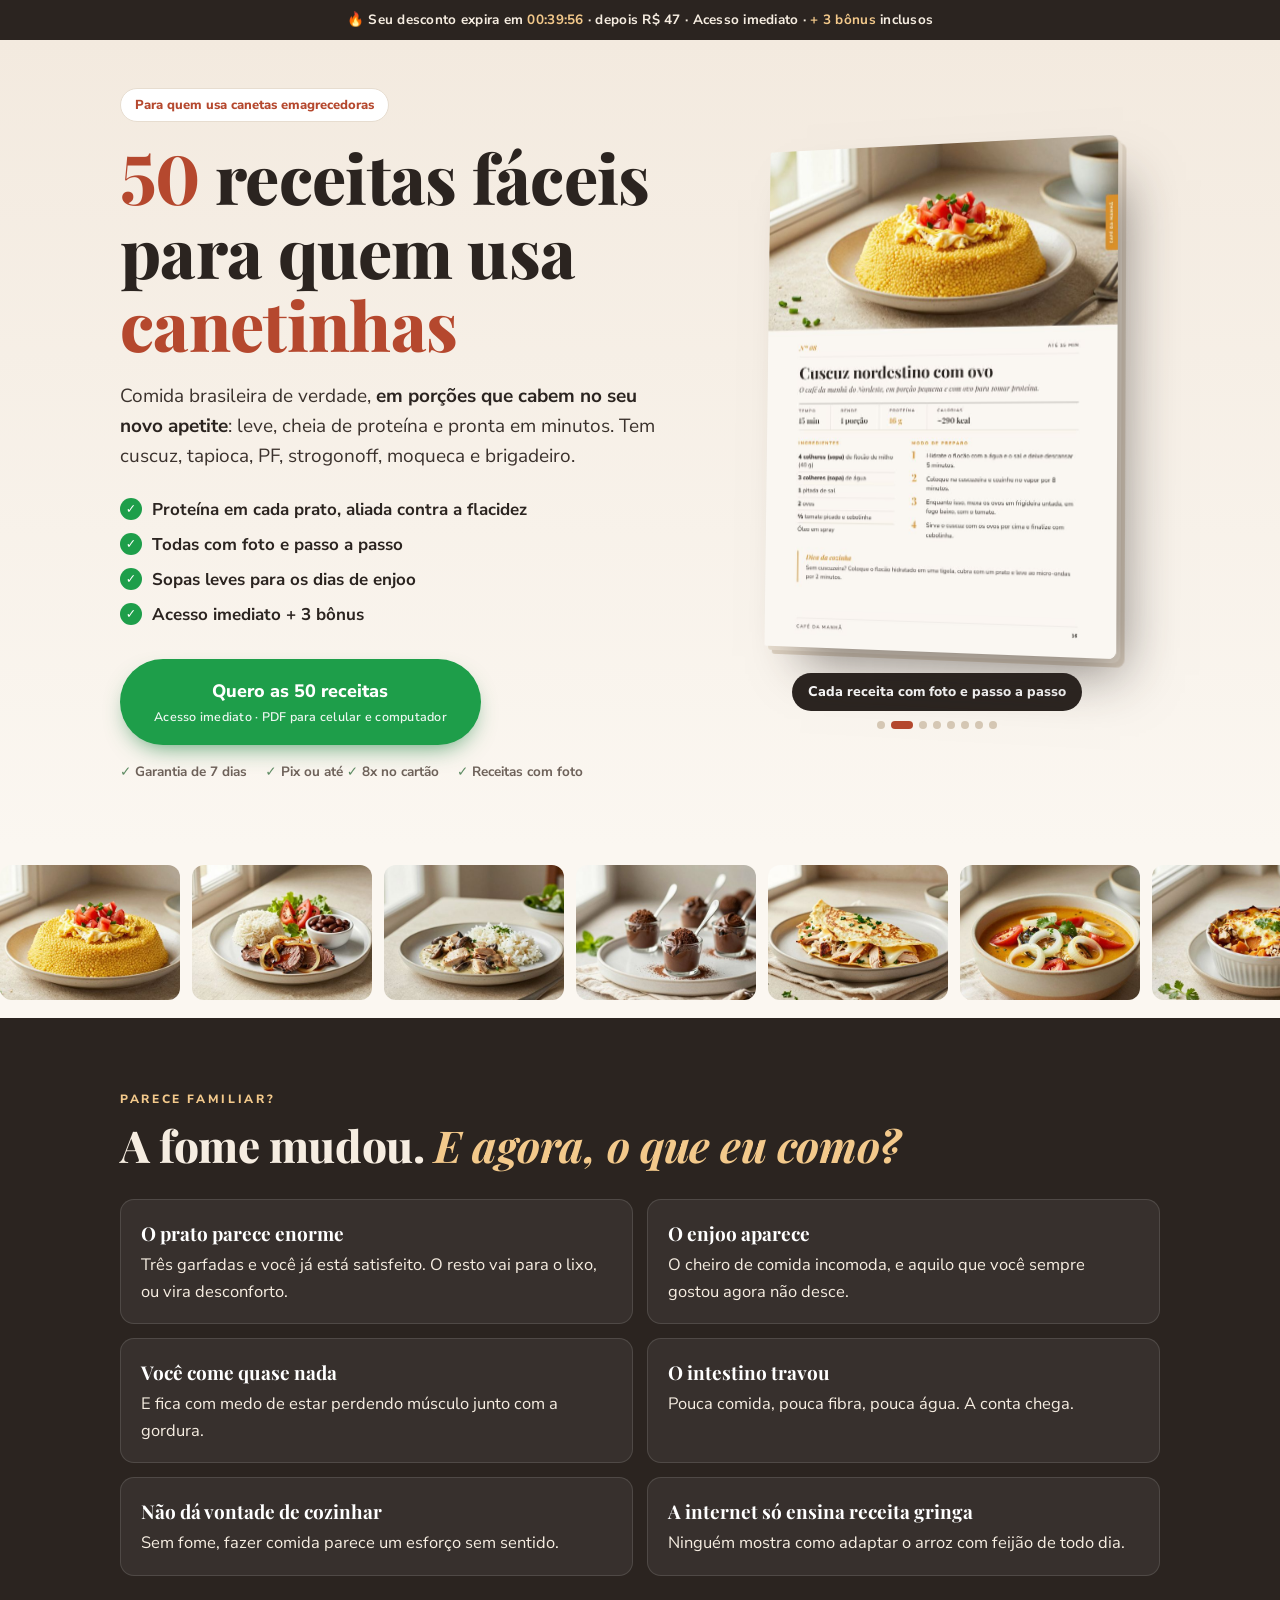
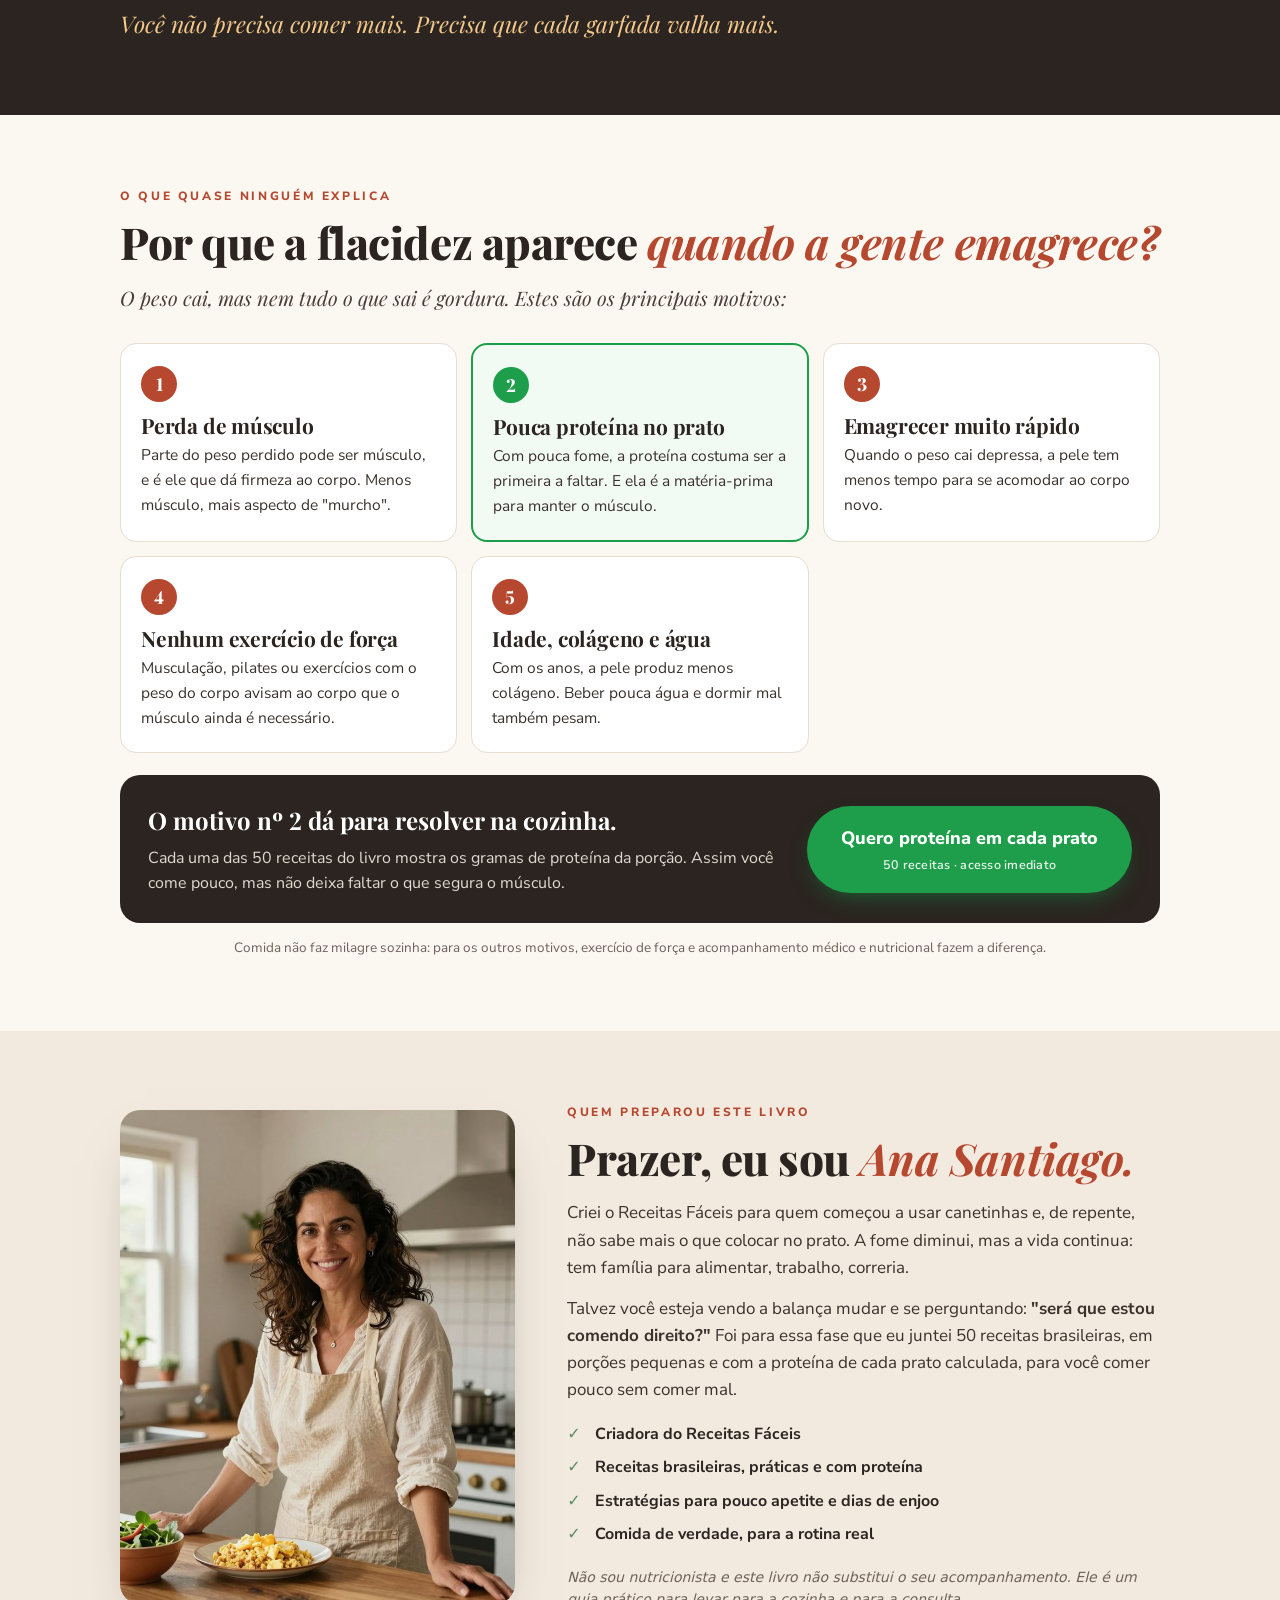
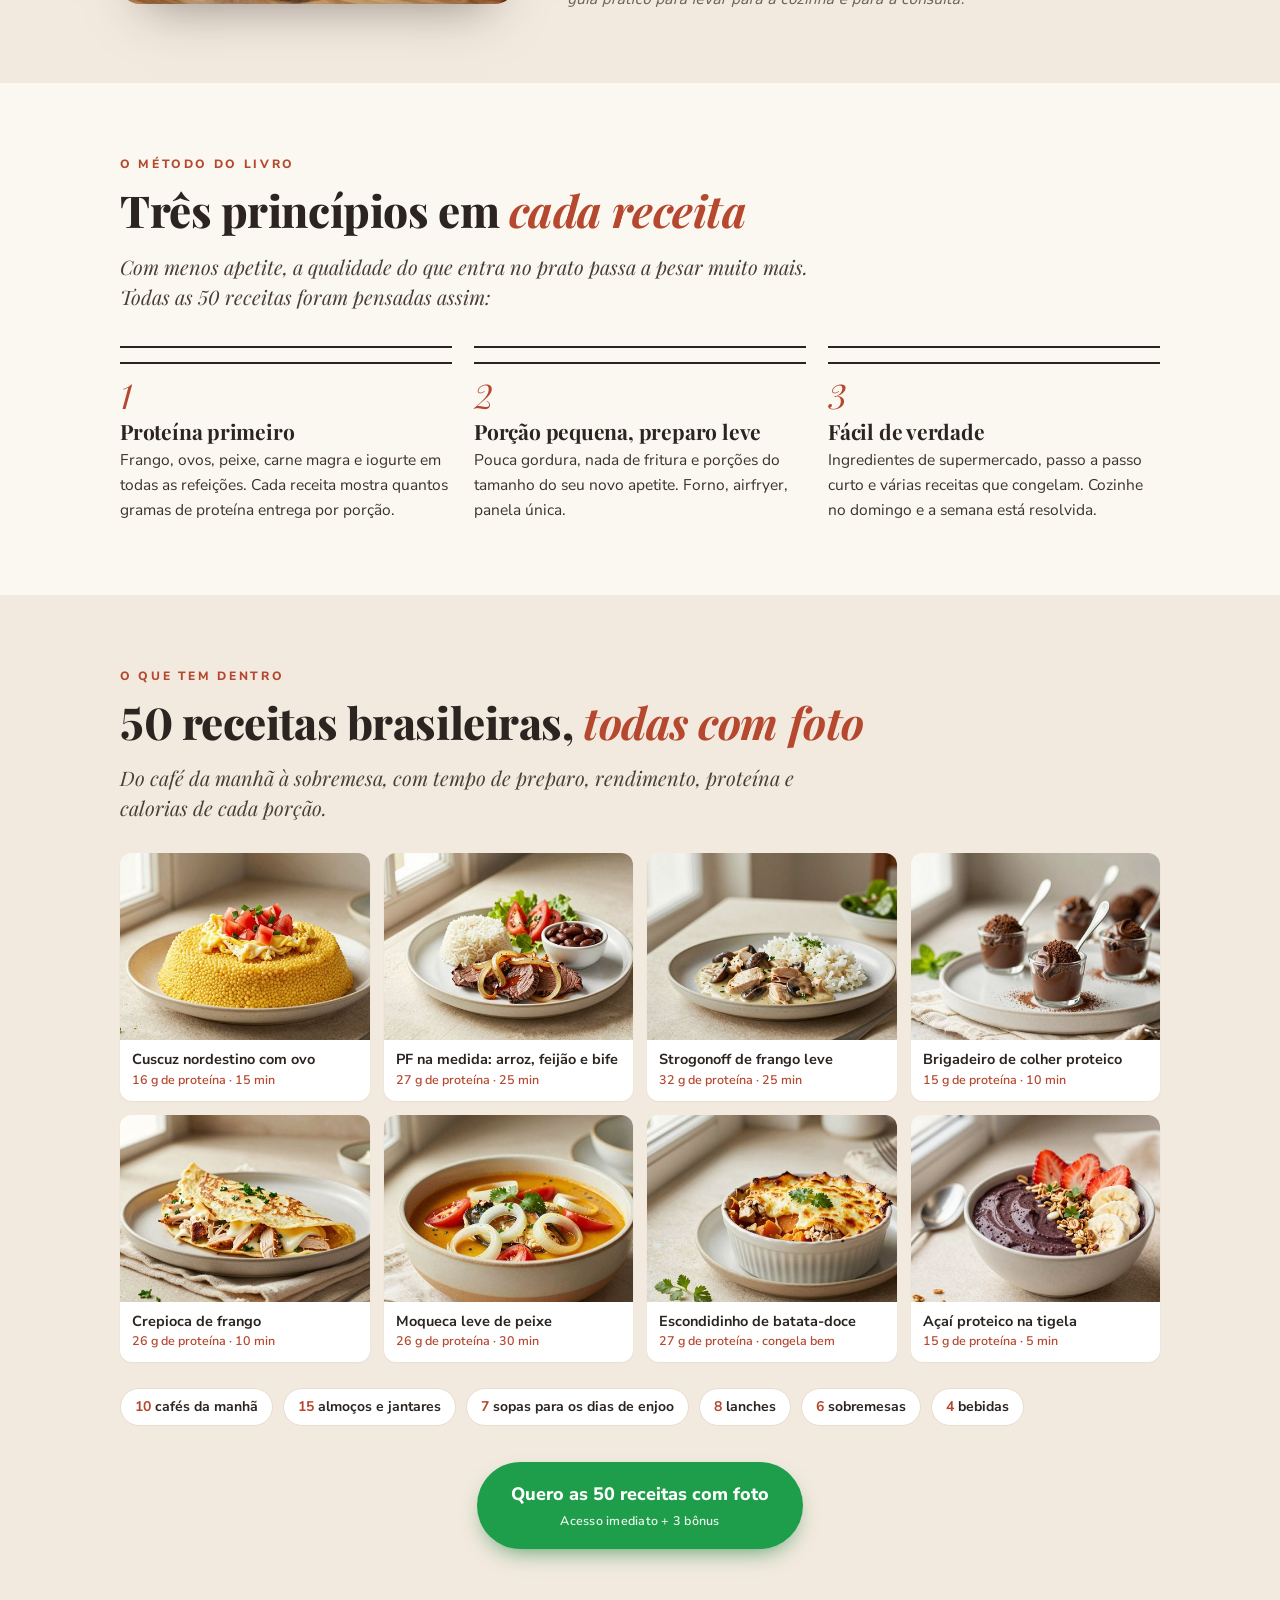
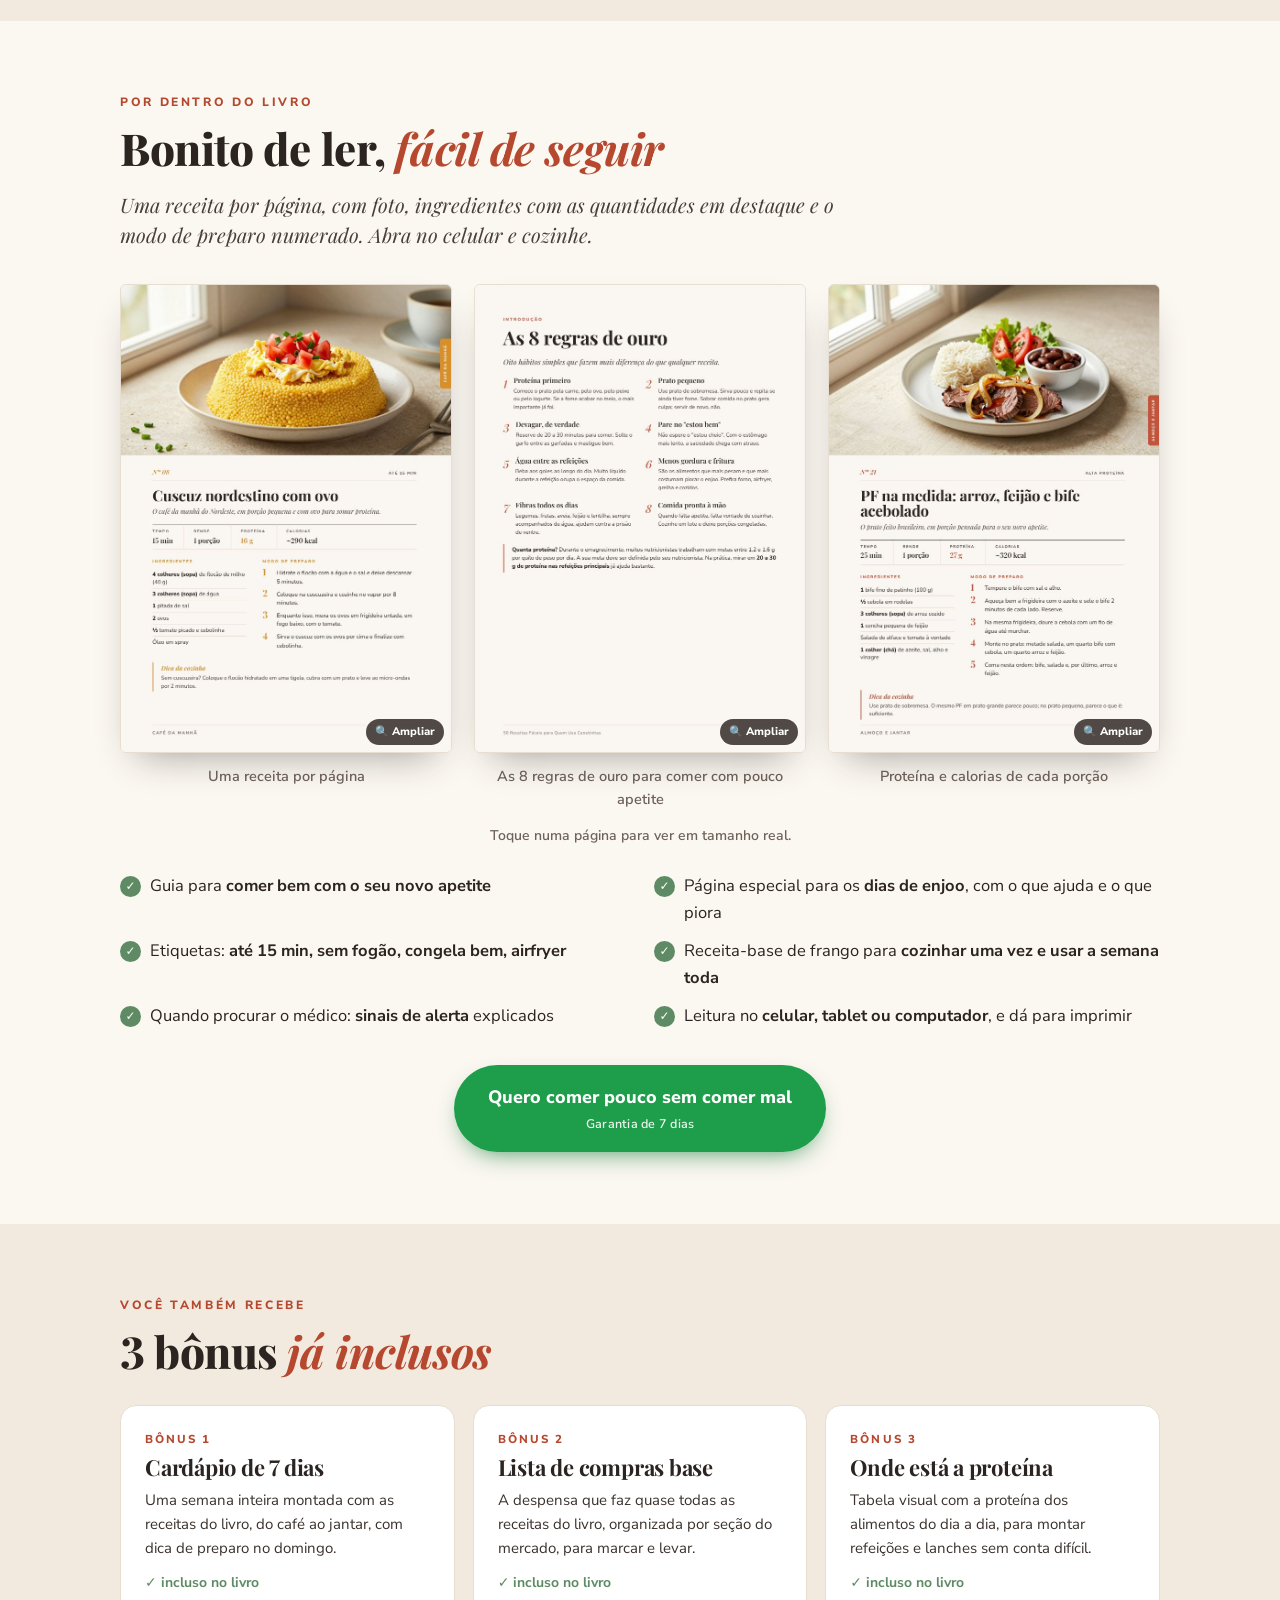
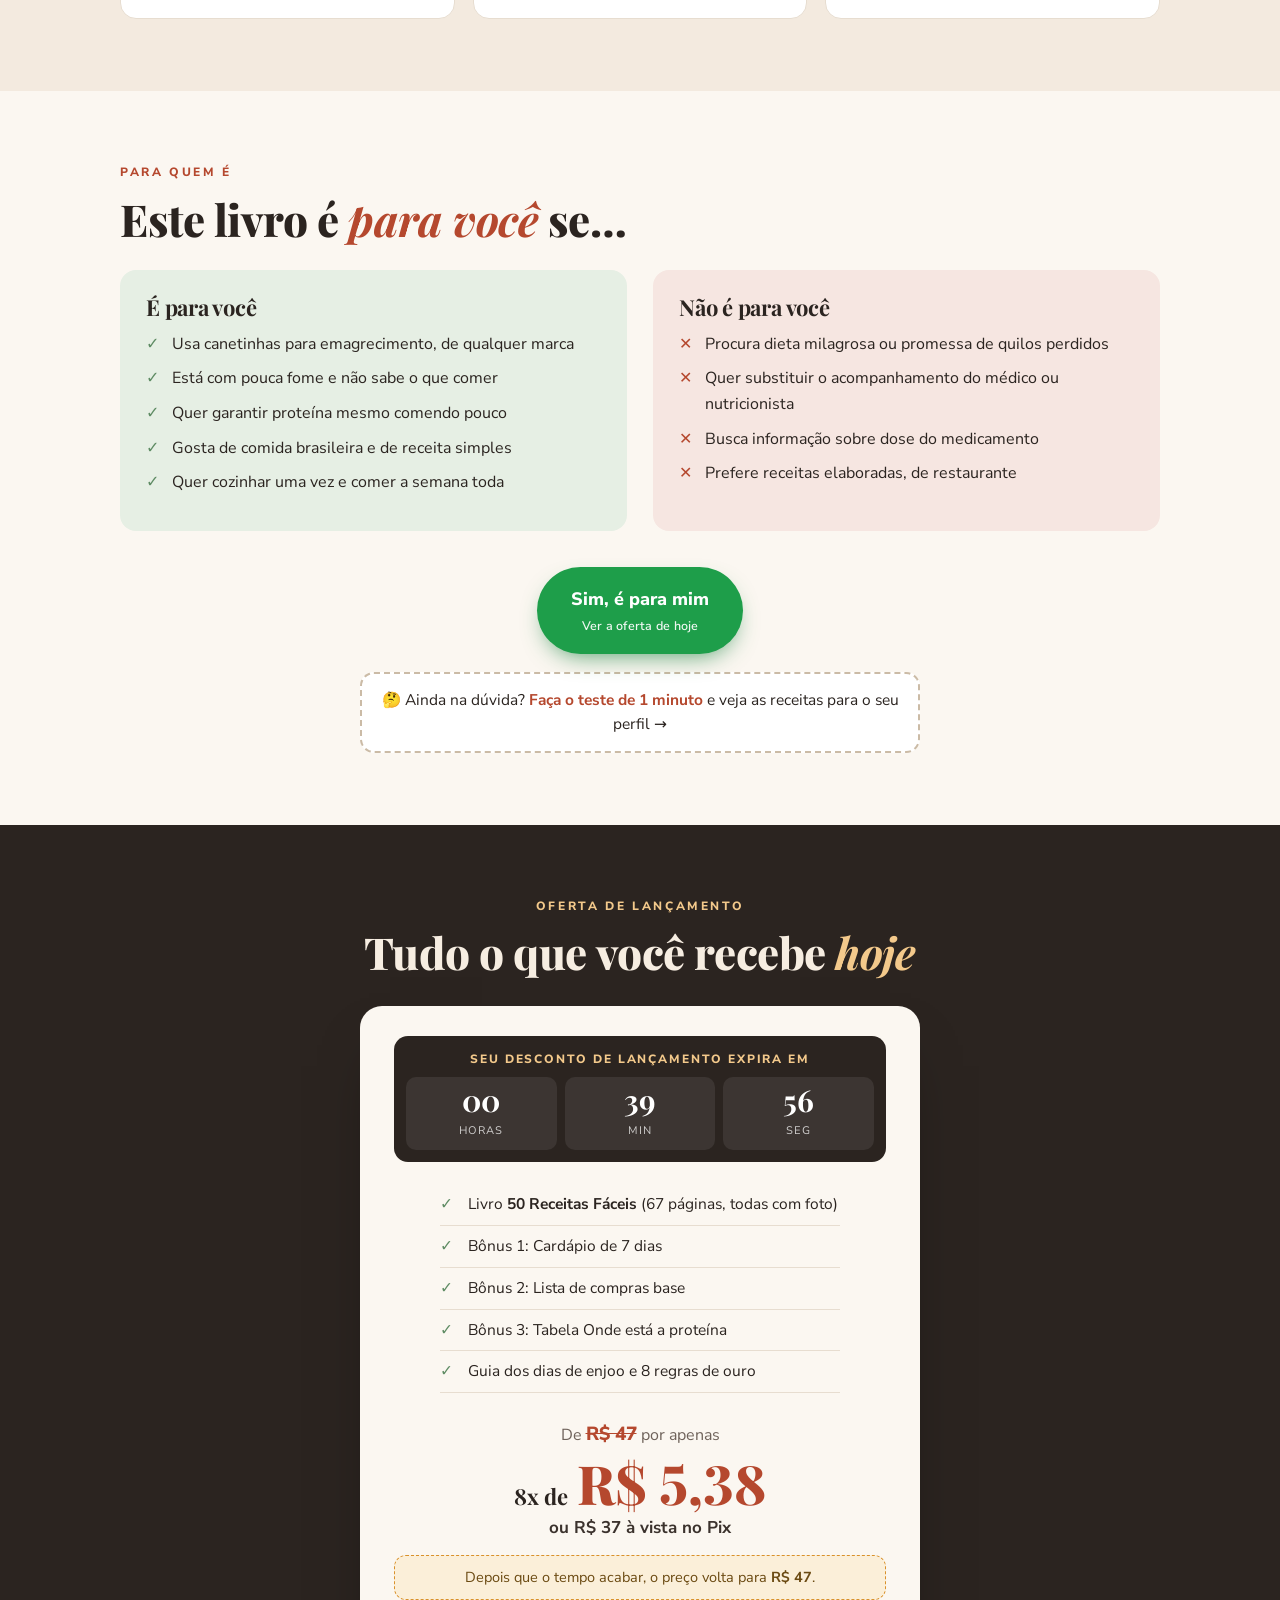
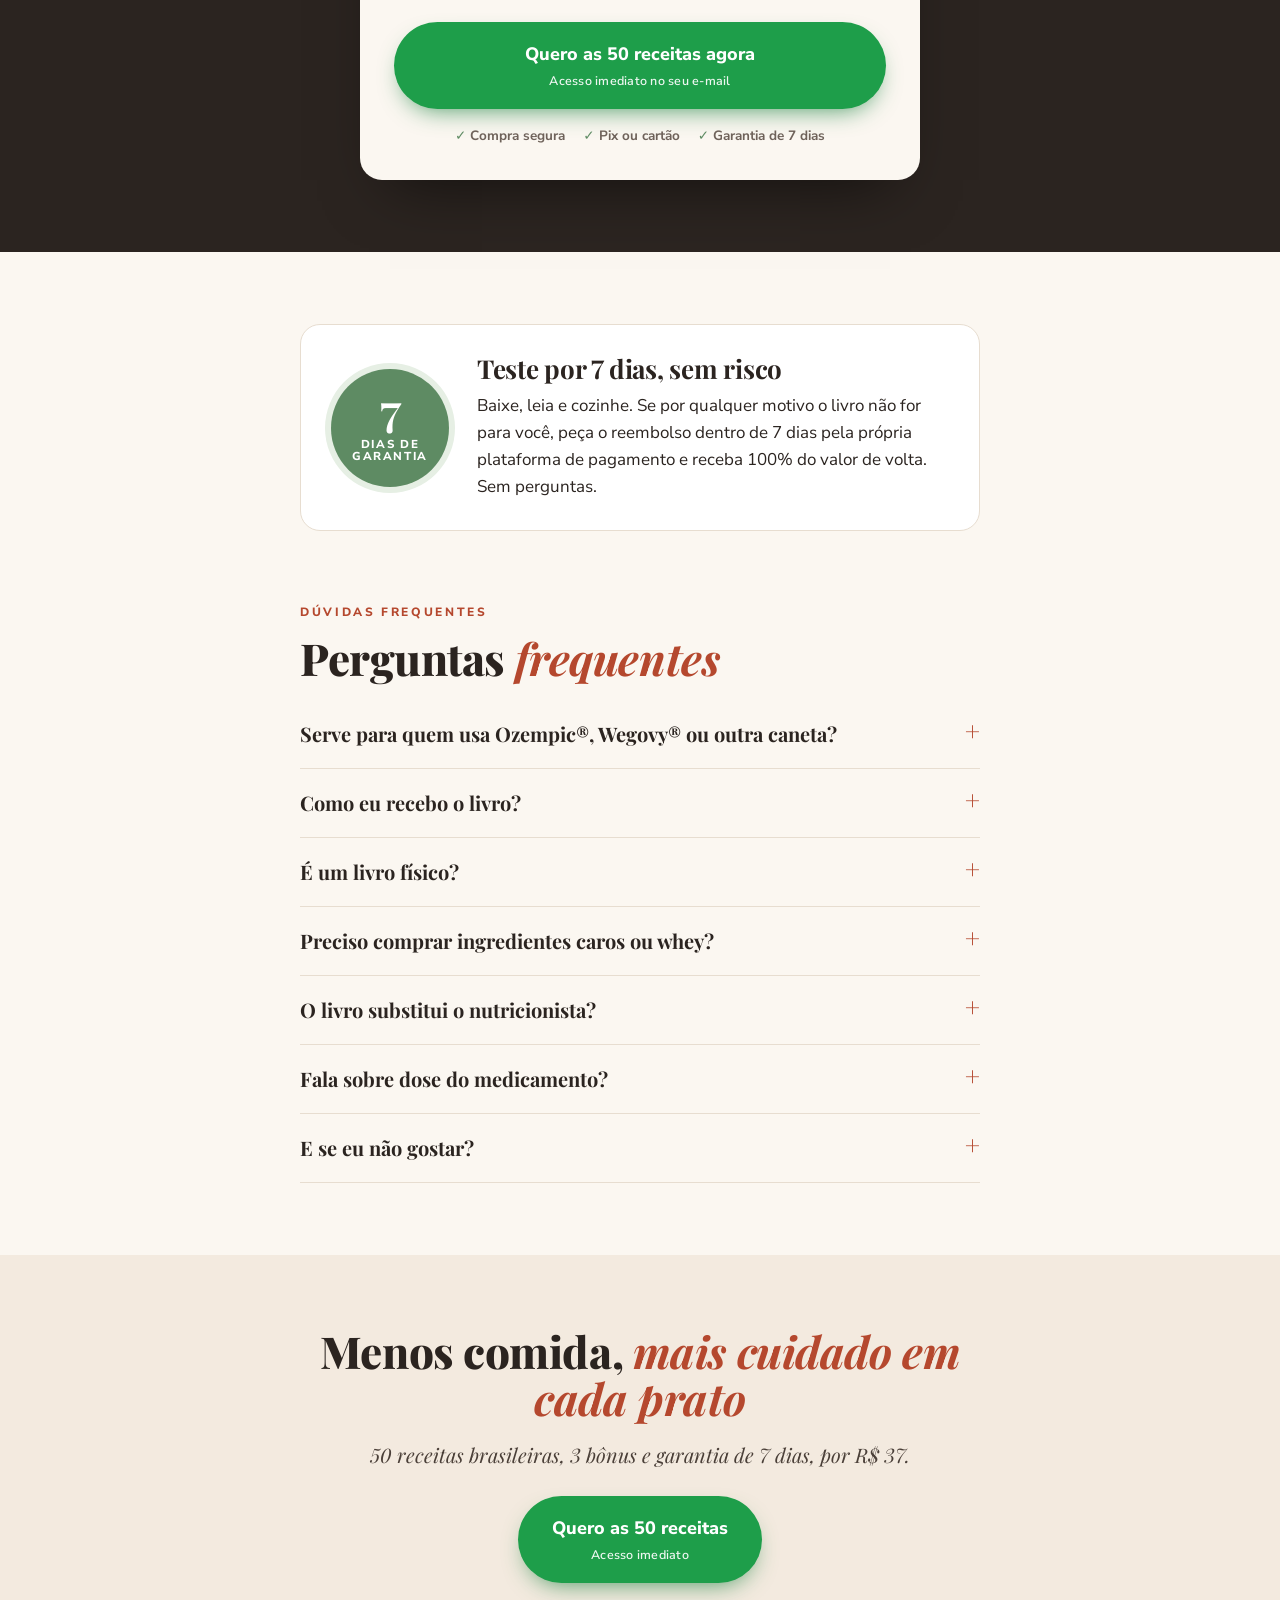
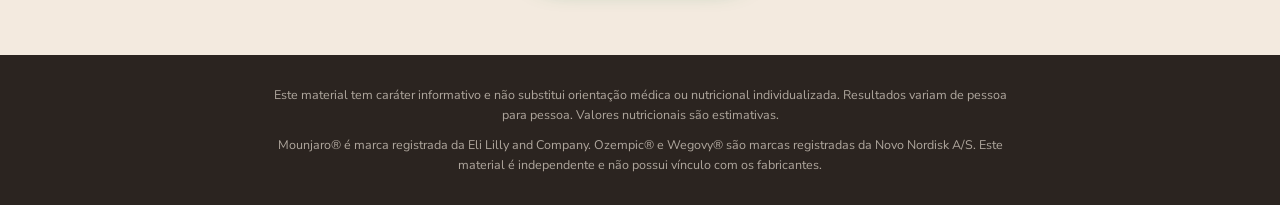
==== commit ba85dc1e: "Landing: secao flacidez (5 motivos) e autora Ana Santiago com foto Co-Authored-By: Claude Opus 5.5 <" ====
--- a/index.html
+++ b/index.html
@@ -138,6 +138,21 @@
 #zoom img{display:block;width:min(900px,100%);margin:0 auto;padding:56px 0 24px}
 #zoom button{position:fixed;top:12px;right:12px;width:44px;height:44px;border-radius:50%;border:0;background:#fff;color:var(--tinta);font-size:22px;font-weight:800;cursor:pointer}
 
+/* flacidez */
+.motivos{display:grid;grid-template-columns:repeat(3,1fr);gap:14px;margin-top:30px}
+.motivos div{background:#fff;border:1px solid var(--linha);border-radius:16px;padding:22px 20px;position:relative}
+.motivos div:nth-child(2){border:2px solid var(--cta);background:#F2FAF4}
+.motivos .n{display:inline-flex;align-items:center;justify-content:center;width:36px;height:36px;border-radius:50%;background:var(--terra);color:#fff;
+  font-family:var(--serif);font-weight:800;font-size:18px}
+.motivos div:nth-child(2) .n{background:var(--cta)}
+.motivos h3{font-size:21px;margin:12px 0 6px}
+.motivos p{font-size:15.5px;color:#3B322D}
+.ponte{display:flex;gap:26px;align-items:center;justify-content:space-between;background:var(--tinta);color:#F6EDE1;border-radius:20px;padding:26px 28px;margin-top:22px}
+.ponte b{font-family:var(--serif);font-size:24px;color:#fff;display:block;margin-bottom:6px}
+.ponte p{font-size:16px;opacity:.9}
+.ponte .cta{flex:none}
+.nota-f{font-size:13.5px;color:var(--suave);margin-top:14px;text-align:center}
+
 /* autora */
 .autora{background:var(--creme)}
 .autora-grid{display:grid;grid-template-columns:.8fr 1.2fr;gap:52px;align-items:center}
@@ -232,7 +247,9 @@
   .slides{width:min(250px,64vw)}
   .legenda{margin-top:16px;font-size:13px}
   .hero .sub{font-size:17px}
-  .dores,.tres,.inclui,.quem,.bonus,.autora-grid{grid-template-columns:1fr}
+  .dores,.tres,.inclui,.quem,.bonus,.autora-grid,.motivos{grid-template-columns:1fr}
+  .ponte{flex-direction:column;align-items:stretch;padding:22px 20px}
+  .ponte b{font-size:21px}
   .autora-grid{gap:26px}
   .autora-grid img{width:min(300px,80vw);margin:0 auto}
   .grade-rec{grid-template-columns:1fr 1fr;gap:10px}
@@ -272,7 +289,7 @@
       <h1><em>50</em> receitas fáceis para quem usa <em>canetinhas</em></h1>
       <p class="sub">Comida brasileira de verdade, <b>em porções que cabem no seu novo apetite</b>: leve, cheia de proteína e pronta em minutos. Tem cuscuz, tapioca, PF, strogonoff, moqueca e brigadeiro.</p>
       <ul class="checks">
-        <li>Mais proteína em menos comida</li>
+        <li>Proteína em cada prato, aliada contra a flacidez</li>
         <li>Todas com foto e passo a passo</li>
         <li>Sopas leves para os dias de enjoo</li>
         <li>Acesso imediato + 3 bônus</li>
@@ -319,8 +336,32 @@
   </div>
 </section>
 
+<!-- ───────────── FLACIDEZ ───────────── -->
+<section class="flacidez">
+  <div class="wrap">
+    <div class="kicker">O que quase ninguém explica</div>
+    <h2>Por que a flacidez aparece <em>quando a gente emagrece?</em></h2>
+    <p class="lead estreito">O peso cai, mas nem tudo o que sai é gordura. Estes são os principais motivos:</p>
+    <div class="motivos">
+      <div><span class="n">1</span><h3>Perda de músculo</h3><p>Parte do peso perdido pode ser músculo, e é ele que dá firmeza ao corpo. Menos músculo, mais aspecto de "murcho".</p></div>
+      <div><span class="n">2</span><h3>Pouca proteína no prato</h3><p>Com pouca fome, a proteína costuma ser a primeira a faltar. E ela é a matéria-prima para manter o músculo.</p></div>
+      <div><span class="n">3</span><h3>Emagrecer muito rápido</h3><p>Quando o peso cai depressa, a pele tem menos tempo para se acomodar ao corpo novo.</p></div>
+      <div><span class="n">4</span><h3>Nenhum exercício de força</h3><p>Musculação, pilates ou exercícios com o peso do corpo avisam ao corpo que o músculo ainda é necessário.</p></div>
+      <div><span class="n">5</span><h3>Idade, colágeno e água</h3><p>Com os anos, a pele produz menos colágeno. Beber pouca água e dormir mal também pesam.</p></div>
+    </div>
+    <div class="ponte">
+      <div class="ponte-t">
+        <b>O motivo nº 2 dá para resolver na cozinha.</b>
+        <p>Cada uma das 50 receitas do livro mostra os gramas de proteína da porção. Assim você come pouco, mas não deixa faltar o que segura o músculo.</p>
+      </div>
+      <a class="cta" href="#oferta">Quero proteína em cada prato<small>50 receitas · acesso imediato</small></a>
+    </div>
+    <p class="nota-f">Comida não faz milagre sozinha: para os outros motivos, exercício de força e acompanhamento médico e nutricional fazem a diferença.</p>
+  </div>
+</section>
+
 <!-- ───────────── AUTORA ───────────── -->
-<section class="autora" hidden>
+<section class="autora">
   <div class="wrap autora-grid">
     <img src="img/ana-santiago.jpg" alt="Ana Santiago na cozinha" width="720" height="900" loading="lazy">
     <div>
@@ -658,7 +699,7 @@
 <script>
 (function () {
   if (!('IntersectionObserver' in window)) return;
-  var alvos = document.querySelectorAll("section h2, .dores > div, .tres > div, .grade-rec figure, .paginas figure, .bonus article, .quem > div, .autora-grid > *, .garantia, .caixa");
+  var alvos = document.querySelectorAll("section h2, .dores > div, .tres > div, .grade-rec figure, .paginas figure, .motivos > div, .bonus article, .quem > div, .autora-grid > *, .garantia, .caixa");
   document.documentElement.classList.add("js");
   var io = new IntersectionObserver(function (es) {
     es.forEach(function (e) { if (e.isIntersecting) { e.target.classList.add("vis"); io.unobserve(e.target); } });
